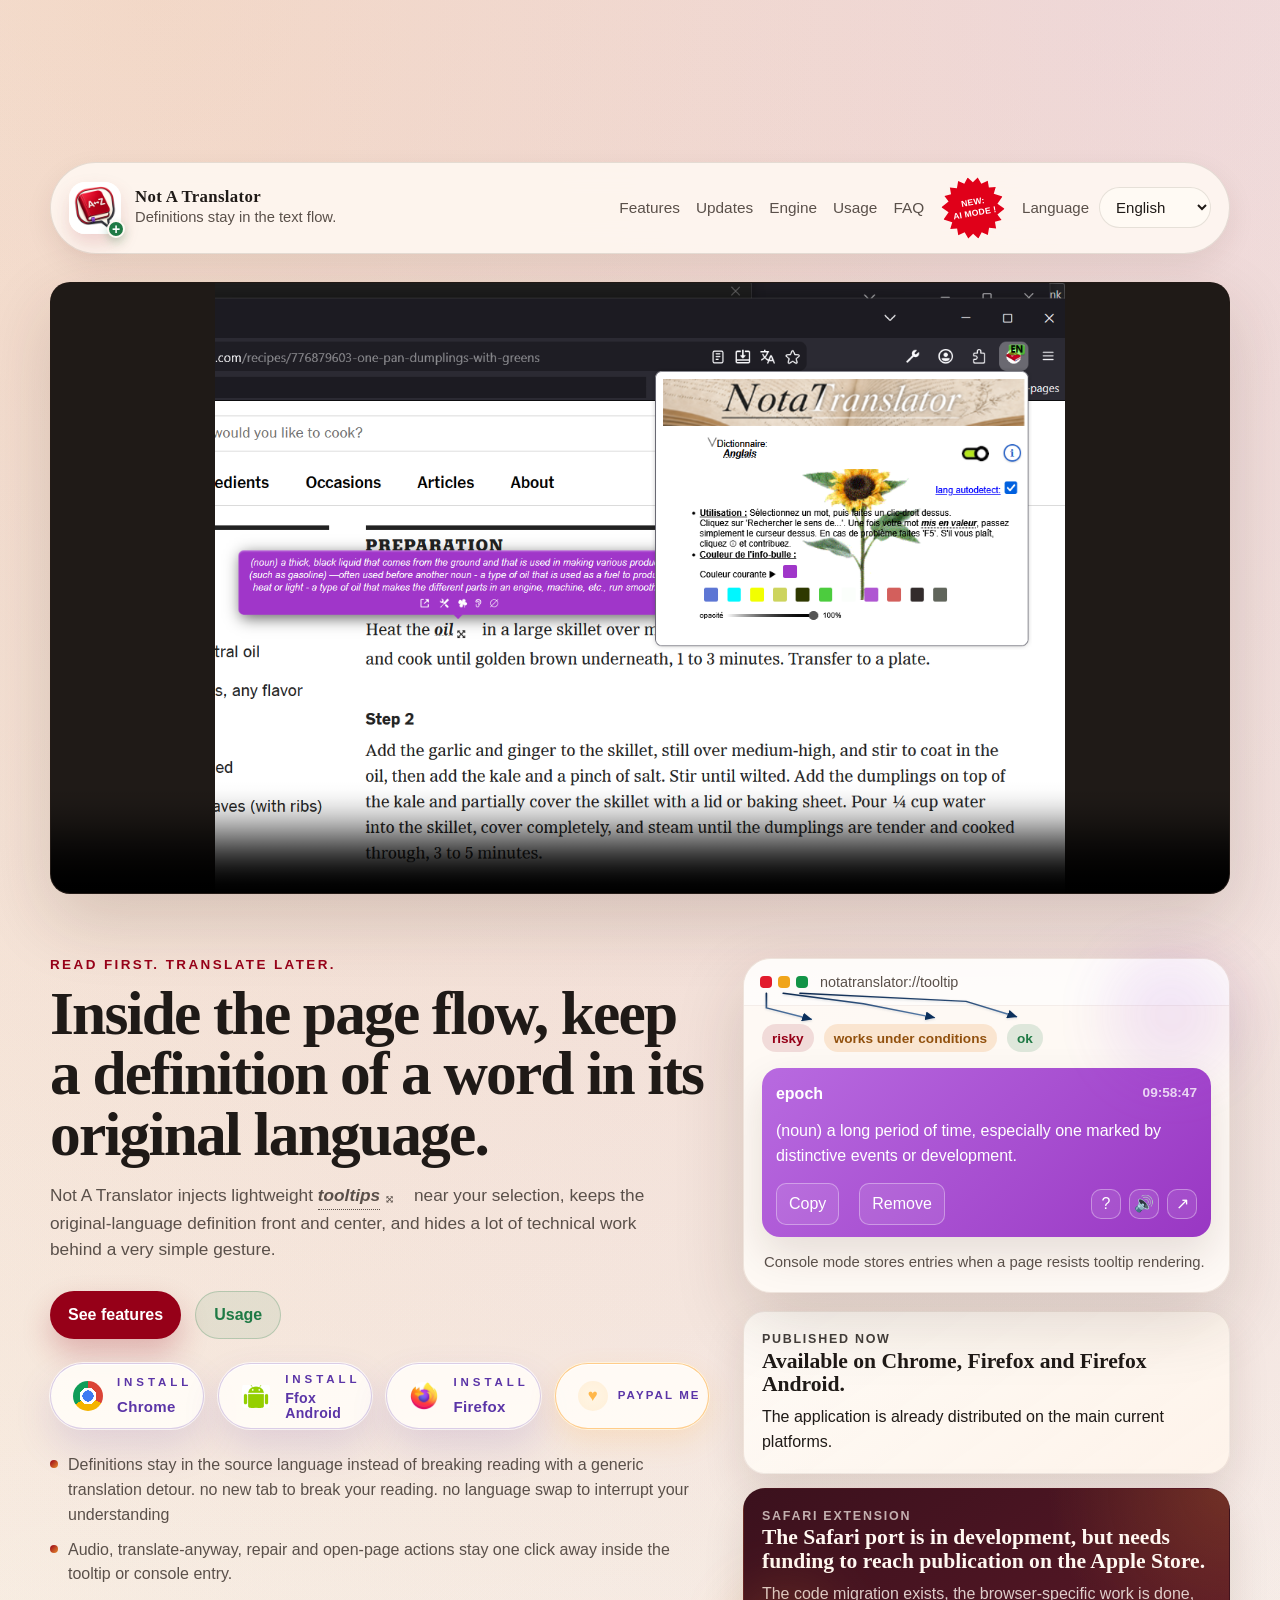
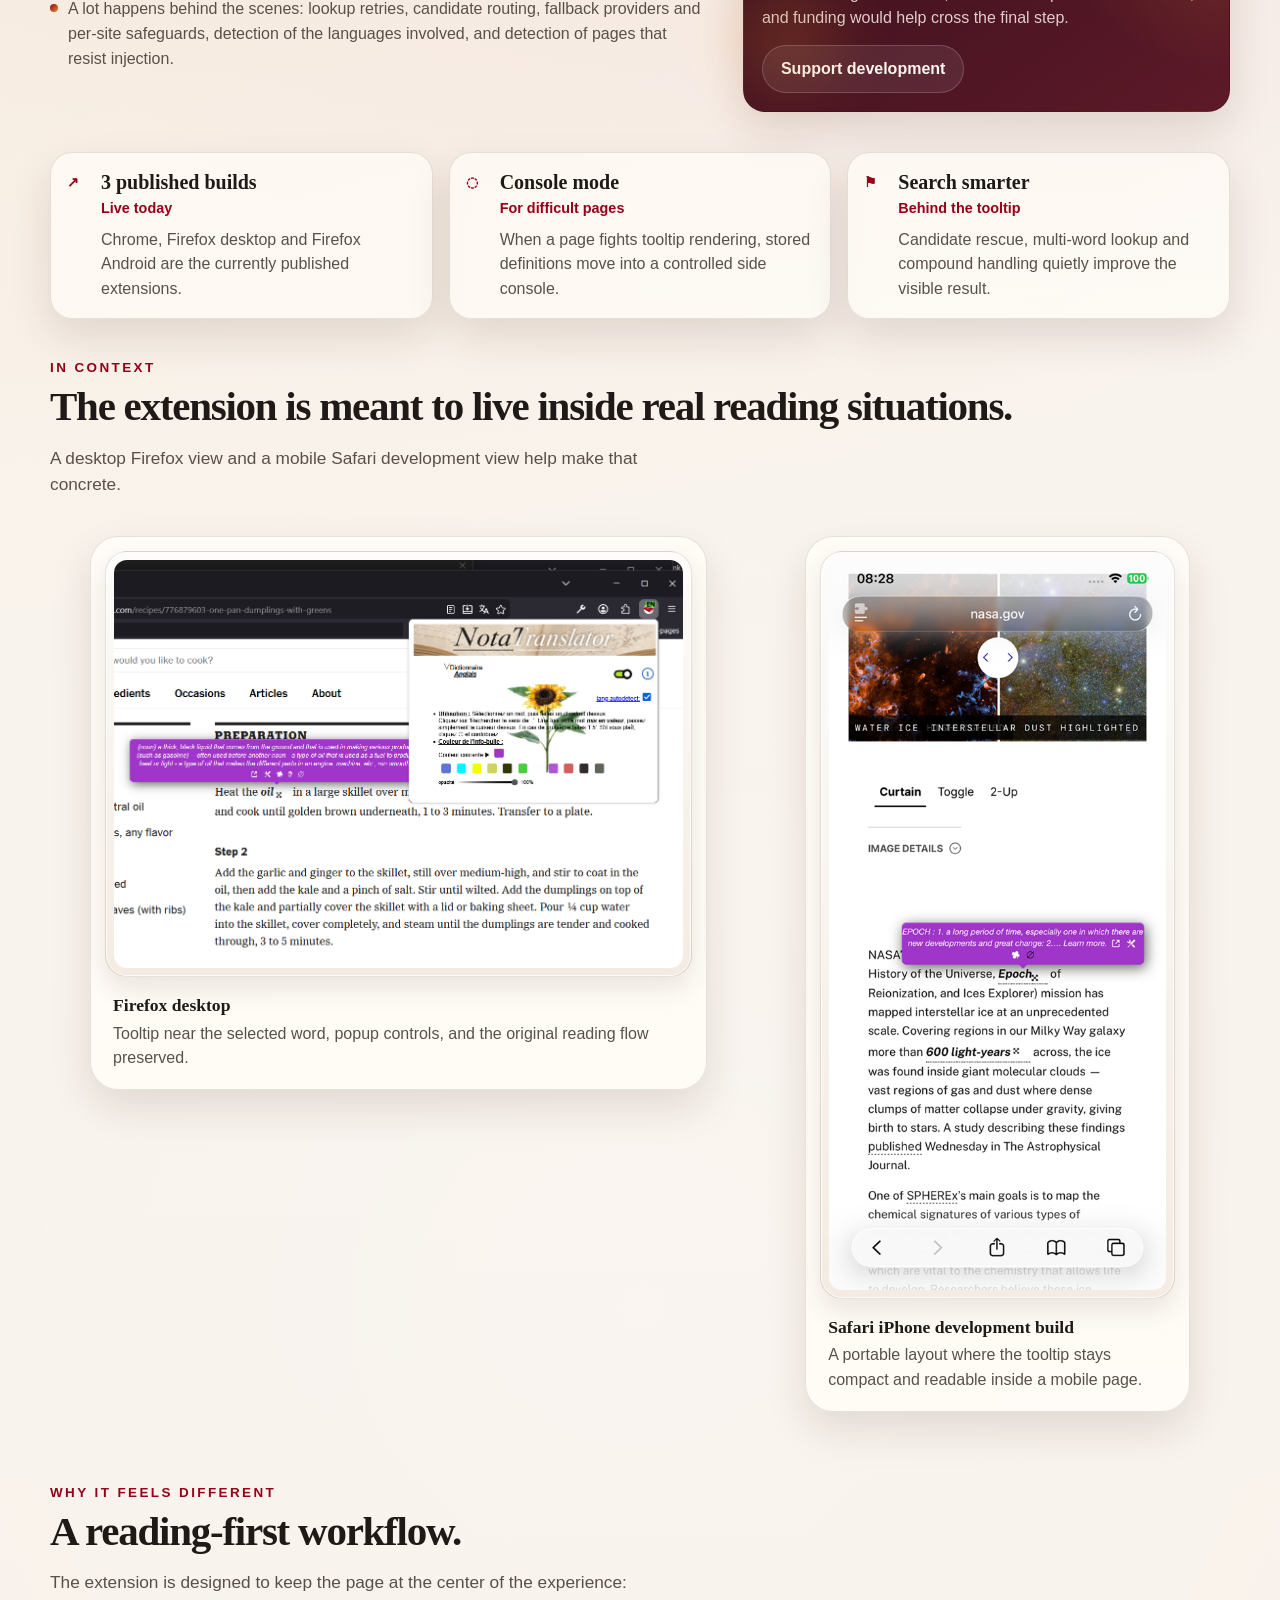
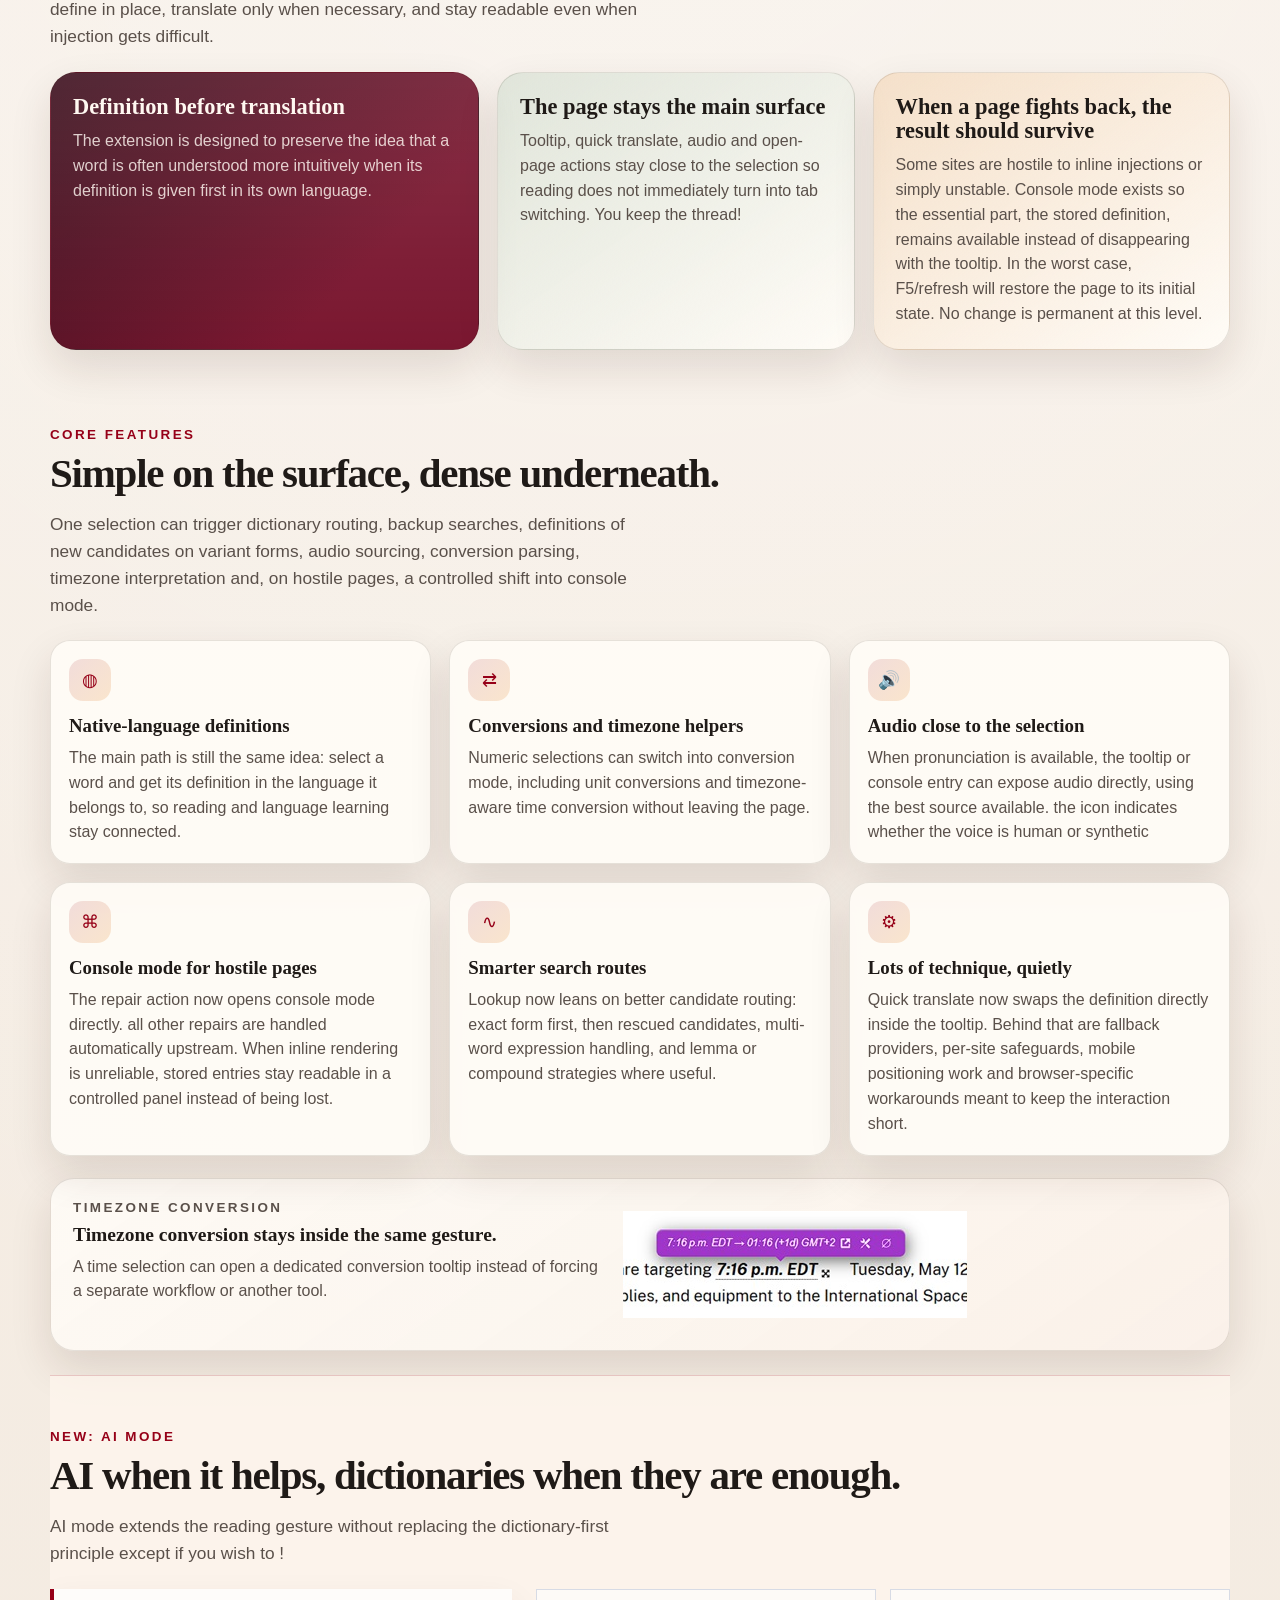
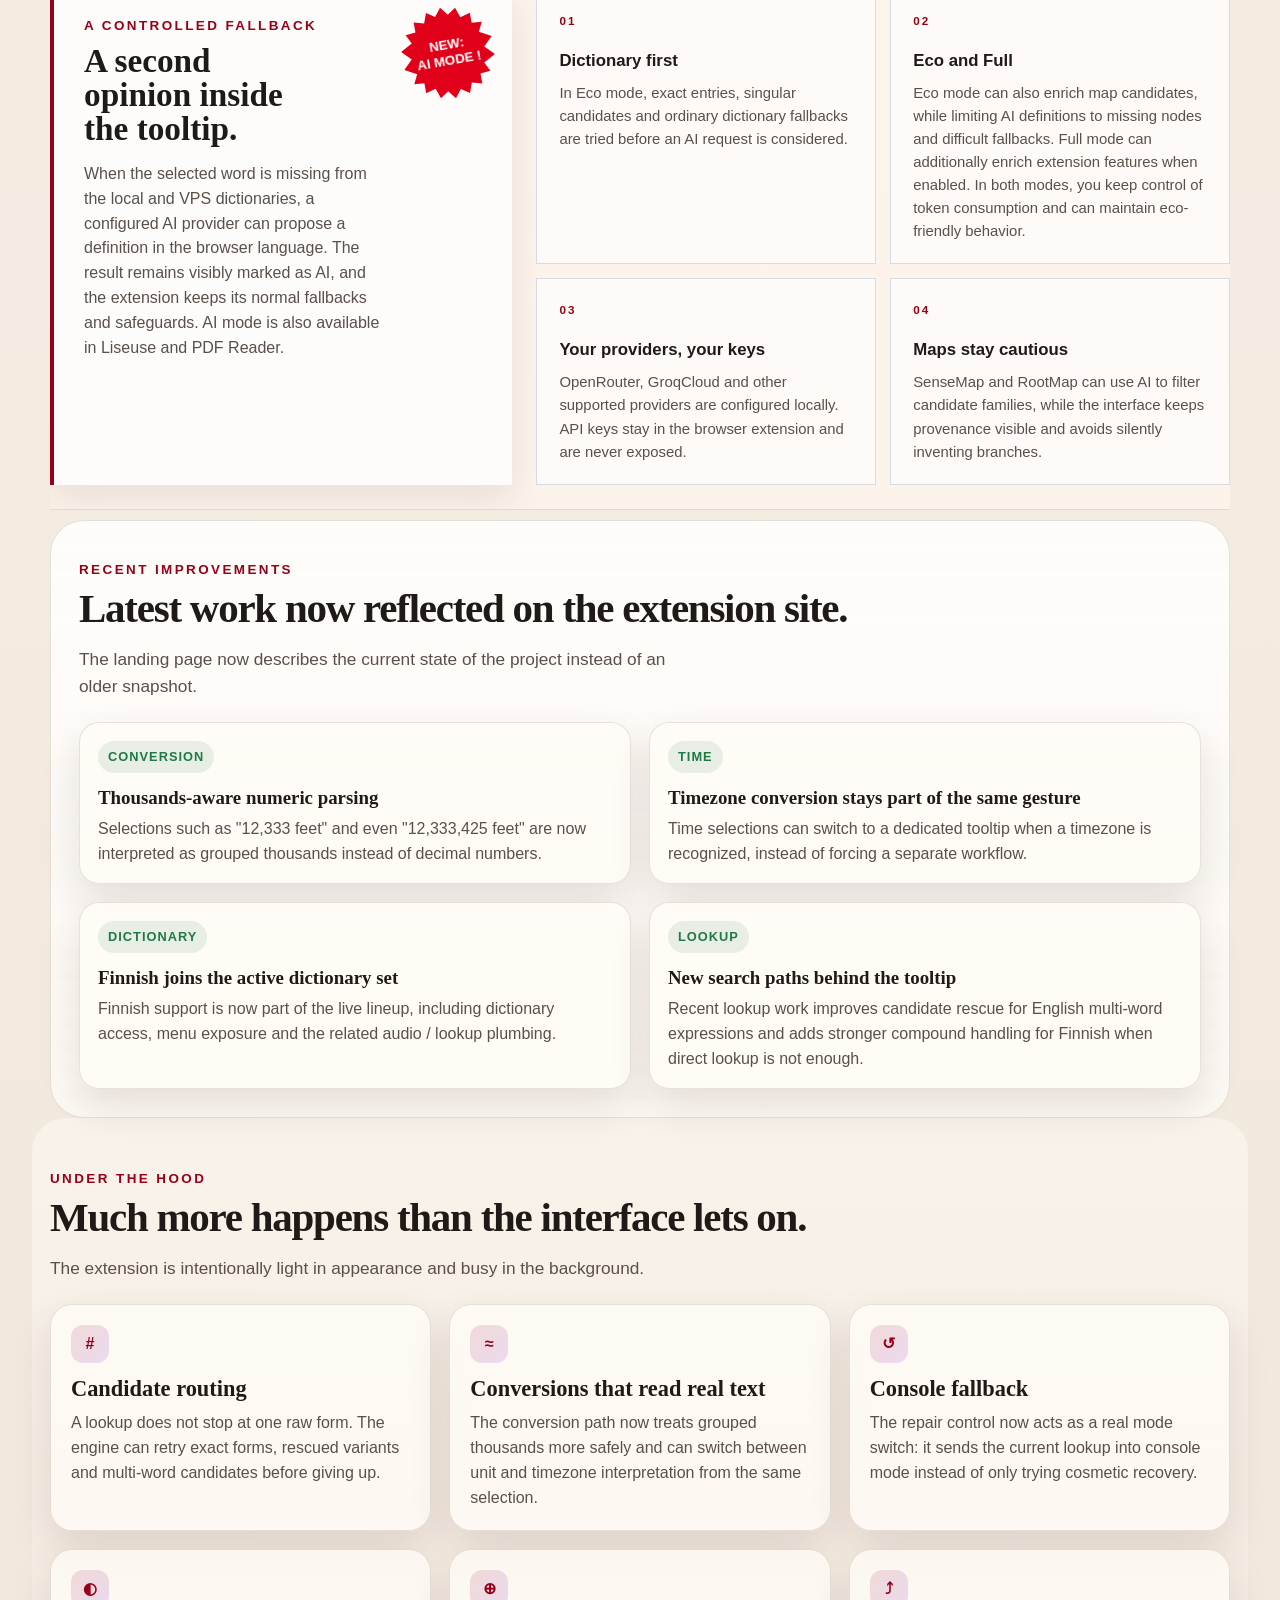
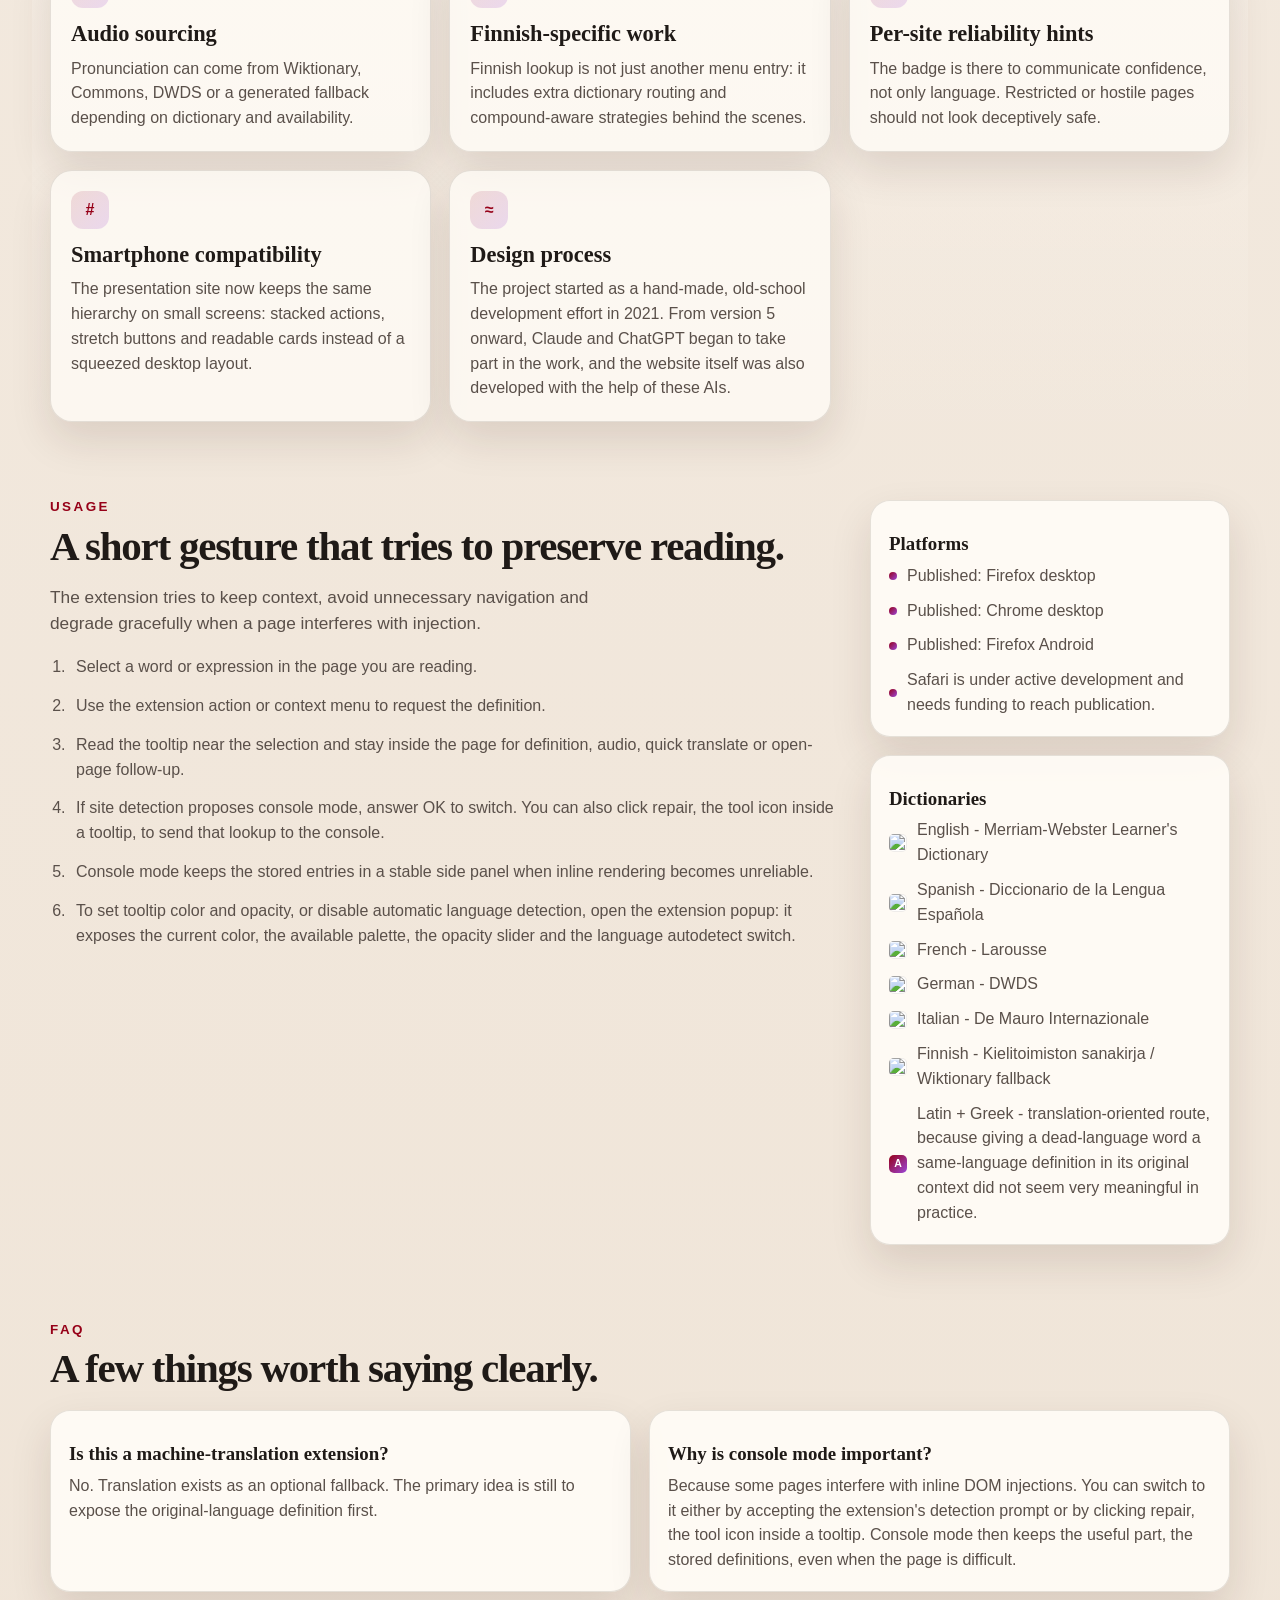
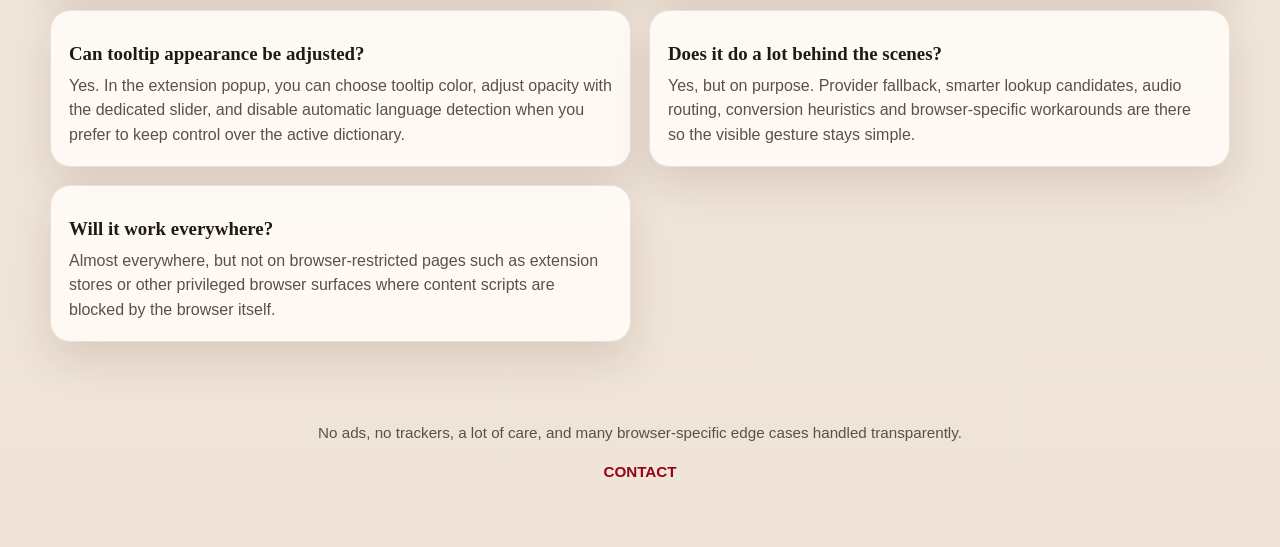
==== index.html @ ff1c5fba "promo badge update for words rendering" ====
<!doctype html>
<html lang="en">
<head>
  <meta charset="utf-8">
  <meta name="viewport" content="width=device-width, initial-scale=1">
  <title>Not A Translator</title>
  <meta name="description" content="Definitions in the source language, audio, conversions, timezone helpers and console mode for difficult pages.">
  <meta name="theme-color" content="#960018">
  <meta name="mobile-web-app-capable" content="yes">
  <link rel="manifest" href="manifest.webmanifest">
  <link rel="icon" type="image/png" href="assets/dictionary128.png">
  <link rel="stylesheet" href="site.css">
</head>
<body>
  <iframe src="https://ad-swap.web.app/frame.html?site=2UPJMU4mHyosD5ENSDVH" style="border:0;width:300px;height:130px;max-width:100%;" loading="lazy" sandbox="allow-scripts allow-popups" title="Ad"></iframe>

  <div class="page-shell">
    <header class="topbar">
      <a class="brand" href="#top" aria-label="Not A Translator">
        <span class="brand-mark" id="browserDetectTrigger" role="button" tabindex="0" aria-label="Detect browser and highlight install button" title="Detect browser">
          <img src="assets/dictionary128.png" alt="" aria-hidden="true">
          <span class="brand-plus" aria-hidden="true">+</span>
        </span>
        <span class="brand-copy">
          <strong id="brandTitle">Not A Translator</strong>
          <span id="brandTagline">Definitions stay in the text flow.</span>
        </span>
      </a>
      <nav class="topnav">
        <a href="#features" id="navFeatures">Features</a>
        <a href="#updates" id="navUpdates">Updates</a>
        <a href="#engine" id="navEngine">Engine</a>
        <a href="#usage" id="navUsage">Usage</a>
        <a href="#faq" id="navFaq">FAQ</a>
      </nav>
      <a class="top-ai-badge" href="#ai-mode" aria-label="New AI mode">
        <span class="stamp-lines">
          <span class="stamp-line" data-i18n="site.aiMode.stampLine1">NEW:</span>
          <span class="stamp-line" data-i18n="site.aiMode.stampLine2">AI MODE !</span>
        </span>
      </a>
      <label class="lang-picker" for="languageSelect">
        <span id="langLabel">Language</span>
        <select id="languageSelect" aria-label="Language">
          <option value="en">English</option>
          <option value="fr">Français</option>
          <option value="es">Español</option>
          <option value="de">Deutsch</option>
          <option value="fi">Suomi</option>
        </select>
      </label>
    </header>

    <main id="top">
      <section class="top-demo" aria-label="Not A Translator English and French demo">
        <video class="top-demo-video" controls playsinline preload="metadata" poster="assets/ffox.png">
          <source src="assets/notatr-demo-en-fr.mp4" type="video/mp4">
          Your browser does not support embedded video.
        </video>
      </section>

      <section class="hero">
        <div class="hero-copy">
          <p class="eyebrow" id="heroEyebrow">Read first. Translate later.</p>
          <h1 id="heroTitle">Keep the definition inside the page, in the language that owns the word.</h1>
          <p class="hero-lead hero-lead-demo">
            <span id="heroLeadBefore">Not A Translator injects lightweight </span>
            <span class="inline-tooltip-demo inline-tooltip-pos-bottom" id="inlineTooltipDemo">
              <span class="inline-tooltip-anchor">
                <em><b id="heroLeadWord">tooltips</b></em>
                <button type="button" class="inline-tooltip-rotator" id="inlineTooltipRotate" aria-label="Rotate tooltip demo">
                  <svg viewBox="0 0 480 480" preserveAspectRatio="xMidYMid meet" aria-hidden="true" focusable="false">
                    <g transform="translate(0,480) scale(0.1,-0.1)" fill="currentColor" stroke="none">
                      <path d="M1768 2343 l-28 -4 0 -90 c0 -64 3 -89 13 -90 6 0 63 0 126 1 l114 1 -131 -138 c-72 -76 -183 -190 -246 -253 l-116 -114 -52 49 c-29 27 -142 138 -251 245 l-197 195 122 5 c142 6 134 -1 123 117 l-7 73 -294 0 -295 0 2 -267 c0 -148 3 -283 6 -300 l5 -33 89 0 c64 0 89 3 90 13 0 6 0 63 -1 126 l-1 114 138 -131 c76 -72 190 -183 253 -246 l114 -116 -49 -52 c-27 -29 -138 -142 -245 -251 l-195 -197 -5 122 c-6 142 1 134 -117 123 l-73 -7 0 -294 0 -295 268 2 c147 0 282 3 300 6 l32 5 0 89 c0 64 -3 89 -12 90 -7 0 -64 0 -127 -1 l-114 -1 131 138 c72 76 183 190 246 253 l116 114 52 -49 c29 -27 142 -138 251 -245 l197 -195 -122 -5 c-142 -6 -134 1 -123 -117 l7 -73 294 0 295 0 -2 267 c0 148 -3 283 -6 301 l-5 32 -89 0 c-64 0 -89 -3 -90 -12 0 -7 0 -64 1 -127 l1 -114 -138 131 c-76 72 -190 183 -253 246 l-114 116 49 52 c27 29 138 142 245 251 l195 197 5 -122 c6 -142 -1 -134 117 -123 l73 7 0 294 0 295 -272 -3 c-150 -1 -285 -3 -300 -5z"></path>
                    </g>
                  </svg>
                </button>
              </span>
              <span class="inline-tooltip-bubble" role="note">
                <span class="inline-tooltip-meta">
                  <strong id="heroLeadTooltipWord">tooltips</strong>
                  <span class="inline-tooltip-badge" id="heroLeadRotating">rotating</span>
                </span>
                <span class="inline-tooltip-definition" id="heroLeadTooltipDefinition">(noun) floating definition boxes that stay close to the selection and can rotate around it to escape edges and overlap.</span>
                <span class="inline-tooltip-actions" aria-hidden="true">
                  <span>&#8599;</span>
                  <span>&#128736;</span>
                  <span>&#10022;</span>
                  <span>&#8856;</span>
                </span>
              </span>
              </span>
            </span>
            <span id="heroLeadAfter"> near your selection, keep the original-language definition front and center, and hide a lot of technical work behind a very simple gesture.</span>
          </p>
          <div class="hero-actions">
            <a class="button button-primary" href="#features" id="heroPrimaryCta">Explore features</a>
            <a class="button button-secondary" href="#usage" id="heroSecondaryCta">See the flow</a>
          </div>
          <div class="store-links" aria-label="Store links">
            <a class="store-pill store-pill-chrome" id="storeChromeLink" data-pwa-install="true" href="https://chromewebstore.google.com/detail/not-a-translator/oinpadiakgoonogncokelpgpoiiemcpo?hl=en" target="_blank" rel="noopener noreferrer">
              <span class="store-pill-icon" aria-hidden="true">
                <span class="store-logo store-logo-chrome"></span>
              </span>
              <span class="store-pill-copy">
                <span class="store-pill-kicker" id="storeChromeKicker"></span>
                <span class="store-pill-label" id="storeChromeLabel">Chrome</span>
              </span>
            </a>
            <a class="store-pill store-pill-android" id="storeAndroidLink" href="https://addons.mozilla.org/en-GB/firefox/addon/not-a-translator/" target="_blank" rel="noopener noreferrer">
              <span class="store-pill-icon" aria-hidden="true">
                <img class="store-logo store-logo-android-image" src="assets/android.png" alt="">
              </span>
              <span class="store-pill-copy">
                <span class="store-pill-kicker" id="storeAndroidKicker"></span>
                <span class="store-pill-label" id="storeAndroidLabel">Ffox Android</span>
              </span>
            </a>
            <a class="store-pill store-pill-firefox" id="storeFirefoxLink" href="https://addons.mozilla.org/en-GB/firefox/addon/not-a-translator/" target="_blank" rel="noopener noreferrer">
              <span class="store-pill-icon" aria-hidden="true">
                <img class="store-logo-image store-logo-firefox-image" src="assets/ffox-install.jpg" alt="">
              </span>
              <span class="store-pill-copy">
                <span class="store-pill-kicker" id="storeFirefoxKicker"></span>
                <span class="store-pill-label" id="storeFirefoxLabel">Firefox</span>
              </span>
            </a>
            <a class="store-pill store-pill-support" href="https://paypal.me/notatranslator" target="_blank" rel="noopener noreferrer">
              <span class="store-pill-icon" aria-hidden="true">
                <span class="store-logo store-logo-heart"></span>
              </span>
              <span class="store-pill-copy">
                <span class="store-pill-kicker" id="storePaypalKicker">PayPal Me</span>
                <span class="store-pill-label" id="storePaypalLabel"></span>
              </span>
            </a>
          </div>
          <ul class="hero-points" id="heroPoints"></ul>
        </div>
        <aside class="hero-panel">
          <div class="panel-window">
            <div class="panel-toolbar">
              <span class="traffic">
                <i></i><i></i><i></i>
              </span>
              <span class="panel-url">notatranslator://tooltip</span>
            </div>
            <svg class="badge-arrows" viewBox="0 0 520 96" preserveAspectRatio="none" aria-hidden="true" focusable="false">
              <defs>
                <linearGradient id="badgeArrowGradient" x1="0" y1="0" x2="0" y2="1">
                  <stop offset="0" stop-color="#08264d" stop-opacity="0.98" />
                  <stop offset="1" stop-color="#2d5f9a" stop-opacity="0.78" />
                </linearGradient>
                <marker id="badgeArrowHead" markerWidth="6" markerHeight="6" refX="5.4" refY="3" orient="auto" markerUnits="strokeWidth">
                  <path d="M 0 0 L 6 3 L 0 6 z" />
                </marker>
              </defs>
              <path class="badge-arrow" d="M 24 20 L 24 38 L 72 52" />
              <path class="badge-arrow" d="M 42 20 L 128 33 L 204 50" />
              <path class="badge-arrow" d="M 60 20 L 238 30 L 292 49" />
            </svg>
            <div class="panel-content">
              <div class="badge-row">
                <span class="badge badge-risk" id="badgeRisk">risky</span>
                <span class="badge badge-maybe" id="badgeMaybe">works under conditions</span>
                <span class="badge badge-ok" id="badgeOk">ok</span>
              </div>
              <article class="tooltip-demo">
                <div class="tooltip-head">
                  <span id="demoWord">epoch</span>
                  <span id="demoTime">09:58:47</span>
                </div>
                <p id="demoDefinition">Definition in the original language, optional audio, optional translate-anyway, no forced detour.</p>
                <div class="tooltip-actions">
                  <button type="button" id="demoCopy">Copy</button>
                  <button type="button" id="demoRemove">Remove</button>
                  <span class="action-icons" aria-hidden="true">
                    <span>?</span>
                    <span>&#128266;</span>
                    <span>&#8599;</span>
                  </span>
                </div>
              </article>
              <p class="panel-note" id="heroPanelNote">Console mode stores entries when a page resists tooltip rendering.</p>
            </div>
          </div>
          <div class="hero-sidecards">
            <article class="status-card status-card-published">
              <p class="status-kicker" id="publishedKicker">Published now</p>
              <h3 id="publishedTitle">Available on Chrome, Firefox and Firefox Android.</h3>
              <p id="publishedBody">The live application is already distributed on the currently published platforms.</p>
            </article>
            <article class="status-card status-card-funding">
              <p class="status-kicker" id="fundingKicker">Safari track</p>
              <h3 id="fundingTitle">Safari is being developed, but needs funding to reach publication.</h3>
              <p id="fundingBody">The code path exists, the browser-specific work is real, and funding would help push it to the finish line.</p>
              <a class="button button-ghost" href="https://gofund.me/a4afda548" target="_blank" rel="noopener noreferrer" id="fundingCta">Support development</a>
            </article>
          </div>
        </aside>
      </section>

      <section class="signal-strip" id="signalStrip"></section>

      <section class="section screenshots-section" id="screenshots">
        <div class="section-heading">
          <p class="eyebrow" id="screensEyebrow">In context</p>
          <h2 id="screensTitle">The extension is meant to live inside real reading situations.</h2>
          <p id="screensLead">A desktop Firefox view and a mobile Safari development view help make that concrete.</p>
        </div>
        <div class="screenshot-grid">
          <figure class="screenshot-card screenshot-card-wide">
            <img src="assets/ffox.png" alt="Firefox desktop screenshot of Not A Translator" loading="lazy">
            <figcaption>
              <strong id="screenDesktopTitle">Firefox desktop</strong>
              <span id="screenDesktopBody">Tooltip near the selected word, popup controls, and the original reading flow preserved.</span>
            </figcaption>
          </figure>
          <figure class="screenshot-card screenshot-card-tall">
            <img src="assets/safari-ios.png" alt="Safari iPhone development screenshot of Not A Translator" loading="lazy">
            <figcaption>
              <strong id="screenMobileTitle">Safari iPhone development build</strong>
              <span id="screenMobileBody">A portable layout where the tooltip stays compact and readable inside a mobile page.</span>
            </figcaption>
          </figure>
        </div>
      </section>

      <section class="section manifesto-section" id="manifesto">
        <div class="section-heading">
          <p class="eyebrow" id="manifestoEyebrow">Why it feels different</p>
          <h2 id="manifestoTitle">Not a translator-first workflow. A reading-first workflow.</h2>
          <p id="manifestoLead">The site now makes that philosophy explicit instead of hiding it between technical notes.</p>
        </div>
        <div class="manifesto-grid" id="manifestoGrid"></div>
      </section>

      <section class="section" id="features">
        <div class="section-heading">
          <p class="eyebrow" id="featuresEyebrow">Core features</p>
          <h2 id="featuresTitle">Simple in use, technical in the background.</h2>
          <p id="featuresLead">The visible interaction is tiny. The invisible machinery is not.</p>
        </div>
        <div class="feature-grid" id="featureGrid"></div>
        <article class="conversion-showcase">
          <div class="conversion-showcase-copy">
            <p class="eyebrow" id="conversionShowcaseEyebrow">Timezone conversion</p>
            <h3 id="conversionShowcaseTitle">Timezone conversion stays in the same gesture.</h3>
            <p id="conversionShowcaseBody">A time selection can open a dedicated conversion tooltip instead of forcing a separate workflow or a different tool.</p>
          </div>
          <div class="conversion-showcase-visual" aria-hidden="true">
            <img src="assets/conversion.jpg" alt="" loading="lazy">
          </div>
        </article>
      </section>

      <section class="section ai-mode-section" id="ai-mode">
        <div class="section-heading">
          <p class="eyebrow" data-i18n="site.aiMode.eyebrow">New: AI mode</p>
          <h2 data-i18n="site.aiMode.title">AI when it helps, dictionaries when they are enough.</h2>
          <p data-i18n="site.aiMode.lead">AI mode extends the reading gesture without replacing the dictionary-first principle.</p>
        </div>
        <div class="ai-mode-layout">
          <article class="ai-mode-intro">
            <span class="new-stamp" role="img" aria-label="New AI mode">
              <span class="stamp-lines">
                <span class="stamp-line" data-i18n="site.aiMode.stampLine1">NEW:</span>
                <span class="stamp-line" data-i18n="site.aiMode.stampLine2">AI MODE !</span>
              </span>
            </span>
            <p class="eyebrow" data-i18n="site.aiMode.introEyebrow">A controlled fallback</p>
            <h3 data-i18n="site.aiMode.introTitle">A second opinion inside the tooltip.</h3>
            <p data-i18n="site.aiMode.introBody">When the selected word is missing from the local and VPS dictionaries, a configured AI provider can propose a definition in the browser language. The result remains visibly marked as AI, and the extension keeps its normal fallbacks and safeguards.</p>
          </article>
          <div class="ai-mode-grid">
            <article class="ai-mode-item">
              <span class="ai-mode-number">01</span>
              <h3 data-i18n="site.aiMode.items.lookup.title">Dictionary first</h3>
              <p data-i18n="site.aiMode.items.lookup.body">Exact entries, singular candidates and ordinary dictionary fallbacks are tried before an AI request is considered.</p>
            </article>
            <article class="ai-mode-item">
              <span class="ai-mode-number">02</span>
              <h3 data-i18n="site.aiMode.items.eco.title">Eco and Full</h3>
              <p data-i18n="site.aiMode.items.eco.body">Eco mode reserves AI for missing definitions and difficult fallbacks. Full mode can also enrich map candidates and extension features when enabled.</p>
            </article>
            <article class="ai-mode-item">
              <span class="ai-mode-number">03</span>
              <h3 data-i18n="site.aiMode.items.providers.title">Your providers, your keys</h3>
              <p data-i18n="site.aiMode.items.providers.body">OpenRouter, GroqCloud and other supported providers are configured locally. API keys stay in the browser extension and are never published on this site.</p>
            </article>
            <article class="ai-mode-item">
              <span class="ai-mode-number">04</span>
              <h3 data-i18n="site.aiMode.items.maps.title">Maps stay cautious</h3>
              <p data-i18n="site.aiMode.items.maps.body">SenseMap and RootMap can use AI to filter candidate families, while the interface keeps provenance visible and avoids silently inventing branches.</p>
            </article>
          </div>
        </div>
      </section>

      <section class="section section-alt" id="updates">
        <div class="section-heading">
          <p class="eyebrow" id="updatesEyebrow">Recent improvements</p>
          <h2 id="updatesTitle">Latest work now reflected on the extension site.</h2>
          <p id="updatesLead">The landing page now describes the current state of the project instead of an older snapshot.</p>
        </div>
        <div class="update-list" id="updateList"></div>
      </section>

      <section class="section engine-section" id="engine">
        <div class="section-heading">
          <p class="eyebrow" id="engineEyebrow">Under the hood</p>
          <h2 id="engineTitle">Much more happens than the interface lets on.</h2>
          <p id="engineLead">The extension is intentionally light in appearance and busy in the background.</p>
        </div>
        <div class="engine-grid" id="engineGrid"></div>
      </section>

      <section class="section split-section" id="usage">
        <div>
          <div class="section-heading section-heading-left">
            <p class="eyebrow" id="usageEyebrow">Usage</p>
            <h2 id="usageTitle">A short gesture, not a study workflow.</h2>
            <p id="usageLead">The extension tries hard not to interrupt reading.</p>
          </div>
          <ol class="usage-steps" id="usageSteps"></ol>
        </div>
        <div class="usage-side">
          <article class="info-card">
            <h3 id="platformsTitle">Platforms</h3>
            <ul class="pill-list" id="platformList"></ul>
          </article>
          <article class="info-card">
            <h3 id="dictionariesTitle">Dictionaries</h3>
            <ul class="dictionary-list" id="dictionaryList"></ul>
          </article>
        </div>
      </section>

      <section class="section" id="faq">
        <div class="section-heading">
          <p class="eyebrow" id="faqEyebrow">FAQ</p>
          <h2 id="faqTitle">A few things worth saying clearly.</h2>
        </div>
        <div class="faq-list" id="faqList"></div>
      </section>
    </main>

    <footer class="footer">
      <p id="footerLine">No ads, no trackers, a lot of care, and many browser-specific edge cases handled quietly.</p>
      <p class="footer-contact"><a id="contactLabel" href="mailto:masquages-magie0r@icloud.com">Contact</a></p>
    </footer>
  </div>
  <script src="site.js"></script>
</body>
</html>
---- site.css ----
:root {
  --bg: #f5ede4;
  --paper: rgba(255, 252, 247, 0.9);
  --paper-strong: #fffaf4;
  --paper-dark: #2f1219;
  --ink: #1f1a17;
  --muted: #5a504a;
  --line: rgba(55, 32, 16, 0.12);
  --accent: #960018;
  --accent-soft: rgba(150, 0, 24, 0.1);
  --accent-warm: #e88d2c;
  --accent-green: #1f7a45;
  --accent-violet: #9b46d8;
  --cream-glow: rgba(255, 244, 229, 0.8);
  --shadow-lg: 0 26px 70px rgba(57, 28, 18, 0.16);
  --shadow-md: 0 18px 42px rgba(57, 28, 18, 0.12);
  --radius-xl: 28px;
  --radius-lg: 20px;
  --radius-md: 14px;
  --radius-sm: 10px;
}

*,
*::before,
*::after {
  box-sizing: border-box;
}

html {
  scroll-behavior: smooth;
}

body {
  margin: 0;
  color: var(--ink);
  background:
    radial-gradient(circle at 12% 0%, rgba(232, 141, 44, 0.2), transparent 26%),
    radial-gradient(circle at 88% 0%, rgba(155, 70, 216, 0.12), transparent 24%),
    radial-gradient(circle at 50% 34%, rgba(255, 255, 255, 0.36), transparent 30%),
    linear-gradient(180deg, #fbf6f0 0%, var(--bg) 48%, #efe4d7 100%);
  font: 400 16px/1.55 "Trebuchet MS", "Segoe UI", Verdana, sans-serif;
}

a {
  color: inherit;
  text-decoration: none;
}

.page-shell {
  width: min(1180px, calc(100% - 32px));
  margin: 0 auto;
  padding: 24px 0 56px;
}

.topbar {
  position: sticky;
  top: 12px;
  z-index: 20;
  display: grid;
  grid-template-columns: minmax(0, 1fr) auto auto auto;
  gap: 18px;
  align-items: center;
  padding: 14px 18px;
  border: 1px solid var(--line);
  border-radius: 999px;
  background: rgba(255, 250, 244, 0.84);
  backdrop-filter: blur(14px);
  box-shadow: 0 10px 28px rgba(60, 31, 13, 0.08);
}

.brand {
  display: inline-flex;
  align-items: center;
  gap: 14px;
  min-width: 0;
}

.brand-mark {
  position: relative;
  display: inline-flex;
  align-items: center;
  justify-content: center;
  width: 52px;
  height: 52px;
  flex: 0 0 auto;
  border-radius: 16px;
  cursor: pointer;
  box-shadow: inset 0 0 0 1px rgba(255,255,255,0.55), 0 10px 20px rgba(150, 0, 24, 0.15);
}

.brand-mark img {
  display: block;
  width: 100%;
  height: 100%;
  border-radius: 16px;
  object-fit: contain;
}

.brand-mark:focus-visible {
  outline: 2px solid #274d8f;
  outline-offset: 4px;
}

.brand-plus {
  position: absolute;
  right: -4px;
  bottom: -4px;
  display: grid;
  place-items: center;
  width: 18px;
  height: 18px;
  border-radius: 999px;
  background: #1f7a45;
  color: #fff;
  border: 2px solid #fffaf4;
  font-size: 14px;
  font-weight: 800;
  line-height: 1;
  box-shadow: 0 4px 10px rgba(31, 122, 69, 0.28);
}

.brand-copy {
  display: grid;
  min-width: 0;
}

.brand-copy strong {
  font: 700 1.05rem/1.15 "Palatino Linotype", Georgia, serif;
  letter-spacing: 0.02em;
}

.brand-copy span {
  color: var(--muted);
  font-size: 0.92rem;
  white-space: nowrap;
  overflow: hidden;
  text-overflow: ellipsis;
}

.topnav {
  display: inline-flex;
  gap: 16px;
  align-items: center;
  color: var(--muted);
  font-size: 0.96rem;
}

.topnav a:hover,
.topnav a:focus-visible {
  color: var(--accent);
}

.lang-picker {
  display: inline-flex;
  gap: 10px;
  align-items: center;
  justify-content: flex-end;
  color: var(--muted);
  font-size: 0.94rem;
}

.lang-picker select {
  min-width: 112px;
  padding: 10px 12px;
  border: 1px solid var(--line);
  border-radius: 999px;
  background: var(--paper-strong);
  color: var(--ink);
  font: inherit;
}

.top-ai-badge {
  display: grid;
  place-items: center;
  width: 62px;
  height: 62px;
  padding: 10px;
  border-radius: 0;
  clip-path: polygon(50% 0%, 57% 9%, 66% 3%, 70% 14%, 81% 11%, 81% 22%, 92% 23%, 87% 33%, 100% 40%, 90% 50%, 100% 60%, 87% 67%, 92% 77%, 81% 78%, 81% 89%, 70% 86%, 66% 97%, 57% 91%, 50% 100%, 43% 91%, 34% 97%, 30% 86%, 19% 89%, 19% 78%, 8% 77%, 13% 67%, 0% 60%, 10% 50%, 0% 40%, 13% 33%, 8% 23%, 19% 22%, 19% 11%, 30% 14%, 34% 3%, 43% 9%);
  color: #fff;
  background: #e00019;
  box-shadow: 0 8px 16px rgba(150, 0, 24, 0.22);
  font-size: 0.54rem;
  font-weight: 900;
  line-height: 1.04;
  letter-spacing: 0.02em;
  text-align: center;
  text-transform: uppercase;
  transform: rotate(-10deg);
  transition: transform 160ms ease, box-shadow 160ms ease;
}

.top-ai-badge:hover,
.top-ai-badge:focus-visible {
  transform: rotate(-10deg) scale(1.04);
  box-shadow: 0 10px 22px rgba(150, 0, 24, 0.32);
}

.top-ai-badge:focus-visible {
  outline: 2px solid #274d8f;
  outline-offset: 4px;
}

.stamp-lines {
  display: grid;
  gap: 2px;
  justify-items: center;
  line-height: 1.04;
  white-space: nowrap;
}

.stamp-line {
  display: block;
}

.hero {
  display: grid;
  grid-template-columns: minmax(0, 1.15fr) minmax(300px, 0.85fr);
  gap: 34px;
  padding: 64px 0 28px;
  align-items: start;
}

.top-demo {
  margin: 28px 0 0;
}

.top-demo-video {
  display: block;
  width: 100%;
  max-height: min(620px, 68vh);
  border: 1px solid rgba(55, 32, 16, 0.14);
  border-radius: var(--radius-lg);
  background: #1f1a17;
  box-shadow: var(--shadow-lg);
  object-fit: contain;
}

.eyebrow {
  margin: 0 0 12px;
  color: var(--accent);
  font: 700 0.84rem/1 "Trebuchet MS", "Segoe UI", Verdana, sans-serif;
  letter-spacing: 0.18em;
  text-transform: uppercase;
}

.hero h1,
.section-heading h2 {
  margin: 0;
  font: 700 clamp(2.2rem, 4.8vw, 4.5rem)/0.98 "Palatino Linotype", Georgia, serif;
  letter-spacing: -0.03em;
}

.section-heading h2 {
  font-size: clamp(1.85rem, 3.2vw, 3rem);
}

.hero-lead,
.section-heading p:last-child {
  margin: 18px 0 0;
  max-width: 62ch;
  color: var(--muted);
  font-size: 1.08rem;
}

.hero-lead-demo {
  position: relative;
}

.inline-tooltip-demo {
  position: relative;
  display: inline-block;
  vertical-align: baseline;
  padding-right: 0.35em;
  color: inherit;
  --demo-tt-bg: rgba(160, 54, 201, 1);
  --demo-tt-fg: #fff;
}

.inline-tooltip-anchor {
  display: inline-flex;
  align-items: center;
  gap: 2px;
}

.inline-tooltip-anchor em {
  font-style: italic;
  border-bottom: 1px dotted currentColor;
}

.inline-tooltip-anchor b {
  font-weight: 700;
}

.inline-tooltip-rotator {
  display: inline-flex;
  align-items: center;
  justify-content: center;
  width: 19px;
  height: 19px;
  padding: 0;
  margin: 0 1px;
  border: 0;
  background: none;
  color: var(--muted);
  cursor: pointer;
  vertical-align: middle;
}

.inline-tooltip-rotator svg {
  display: block;
  width: 18px;
  height: 18px;
  transition: transform 180ms ease;
}

.inline-tooltip-rotator:hover svg,
.inline-tooltip-rotator:focus-visible svg {
  transform: rotate(25deg) scale(1.06);
}

.inline-tooltip-bubble {
  position: absolute;
  z-index: 4;
  display: grid;
  gap: 6px;
  width: max-content;
  min-width: 0;
  max-width: min(420px, 70vw);
  padding: 8px 10px;
  border-radius: 7px;
  background: var(--demo-tt-bg);
  color: var(--demo-tt-fg);
  box-shadow: rgba(0, 0, 0, 0.6) 2px 4px 16px, rgba(255, 255, 255, 0.4) 0 1px 1px inset;
  font-size: 0.82rem;
  font-style: italic;
  line-height: 1.35;
  white-space: normal;
  text-align: left;
  pointer-events: none;
  visibility: hidden;
  opacity: 0;
  transition: opacity 140ms ease;
}

.inline-tooltip-demo:hover .inline-tooltip-bubble,
.inline-tooltip-demo:focus-within .inline-tooltip-bubble {
  visibility: visible;
  opacity: 1;
}

.inline-tooltip-pos-top .inline-tooltip-bubble {
  left: 50%;
  bottom: calc(100% + 12px);
  transform: translateX(-50%);
}

.inline-tooltip-pos-bottom .inline-tooltip-bubble {
  left: 50%;
  top: calc(100% + 12px);
  transform: translateX(-50%);
}

.inline-tooltip-pos-left .inline-tooltip-bubble {
  right: calc(100% + 12px);
  top: 50%;
  transform: translateY(-50%);
}

.inline-tooltip-pos-right .inline-tooltip-bubble {
  left: calc(100% + 12px);
  top: 50%;
  transform: translateY(-50%);
}

.inline-tooltip-meta {
  display: flex;
  align-items: center;
  justify-content: space-between;
  gap: 10px;
  font-style: normal;
}

.inline-tooltip-meta strong {
  font-size: 0.96rem;
  font-weight: 700;
}

.inline-tooltip-badge {
  display: inline-flex;
  align-items: center;
  min-height: 20px;
  padding: 0 7px;
  border-radius: 999px;
  background: rgba(255, 255, 255, 0.18);
  font-size: 0.67rem;
  font-weight: 700;
  letter-spacing: 0.12em;
  text-transform: uppercase;
}

.inline-tooltip-definition {
  display: block;
}

.inline-tooltip-actions {
  display: flex;
  align-items: center;
  justify-content: center;
  gap: 6px;
  margin-top: 2px;
  line-height: 1;
  white-space: nowrap;
  font-style: normal;
  opacity: 0.95;
}

.inline-tooltip-actions span {
  display: inline-flex;
  align-items: center;
  justify-content: center;
  width: 12px;
  height: 12px;
  font-size: 0.74rem;
}

.hero-actions {
  display: flex;
  flex-wrap: wrap;
  gap: 14px;
  margin: 28px 0 24px;
}

.store-links {
  display: grid;
  grid-template-columns: repeat(4, minmax(0, 1fr));
  gap: 14px;
  margin: 0 0 24px;
}

.button {
  display: inline-flex;
  align-items: center;
  justify-content: center;
  min-height: 48px;
  padding: 0 18px;
  border-radius: 999px;
  font-weight: 700;
  transition: transform 160ms ease, box-shadow 160ms ease, background-color 160ms ease;
}

.button:hover,
.button:focus-visible {
  transform: translateY(-1px);
}

.button-primary {
  background: var(--accent);
  color: #fff;
  box-shadow: 0 14px 30px rgba(150, 0, 24, 0.24);
}

.button-secondary {
  border: 1px solid rgba(31, 122, 69, 0.24);
  background: rgba(31, 122, 69, 0.08);
  color: var(--accent-green);
}

.button-ghost {
  border: 1px solid rgba(255,255,255,0.18);
  background: rgba(255,255,255,0.08);
  color: #fff7f0;
}

.store-pill {
  display: inline-flex;
  align-items: center;
  justify-content: center;
  gap: 12px;
  min-height: 66px;
  padding: 0 20px;
  border-radius: 999px;
  border: 1px solid rgba(123, 86, 193, 0.28);
  background: rgba(255, 252, 247, 0.92);
  color: #5b35a7;
  box-shadow:
    inset 0 1px 0 rgba(255, 255, 255, 0.92),
    0 0 0 1px rgba(255, 255, 255, 0.7),
    0 18px 38px rgba(104, 70, 175, 0.15);
  transition: transform 160ms ease, box-shadow 160ms ease, border-color 160ms ease, background-color 160ms ease;
}

.store-pill:hover,
.store-pill:focus-visible {
  transform: translateY(-1px);
  border-color: rgba(123, 86, 193, 0.48);
  box-shadow:
    inset 0 1px 0 rgba(255, 255, 255, 0.96),
    0 0 0 1px rgba(255, 255, 255, 0.82),
    0 22px 42px rgba(104, 70, 175, 0.2);
}

.store-pill-support {
  border-color: rgba(255, 186, 96, 0.72);
  gap: 8px;
  box-shadow:
    inset 0 1px 0 rgba(255, 255, 255, 0.96),
    0 0 0 1px rgba(255, 246, 226, 0.92),
    0 0 0 1px rgba(255, 187, 98, 0.18),
    0 12px 28px rgba(255, 174, 68, 0.18);
}

.store-pill-icon {
  display: inline-flex;
  align-items: center;
  justify-content: center;
  width: 34px;
  height: 34px;
  flex: 0 0 auto;
}

.store-pill-copy {
  display: grid;
  gap: 3px;
  min-width: 0;
  align-items: start;
}

.store-pill-kicker,
.store-pill-label {
  display: block;
  white-space: nowrap;
}

.store-pill-label:empty,
.store-pill-kicker:empty {
  display: none;
}

.store-pill-kicker {
  font-size: 0.72rem;
  font-weight: 700;
  letter-spacing: 0.34em;
  text-transform: uppercase;
}

.store-pill-support .store-pill-kicker {
  letter-spacing: 0.18em;
}

.store-pill-label {
  font-size: 0.94rem;
  font-weight: 700;
  letter-spacing: 0.02em;
}

.store-pill-android .store-pill-copy {
  gap: 2px;
}

.store-pill-android .store-pill-label {
  width: 58px;
  white-space: normal;
  line-height: 1.05;
  font-size: 0.88rem;
}

.store-logo {
  position: relative;
  display: inline-flex;
  width: 30px;
  height: 30px;
  border-radius: 999px;
}

.store-logo-chrome {
  background:
    radial-gradient(circle at 50% 50%, #3d7af3 0 26%, #ffffff 27% 39%, transparent 40%),
    conic-gradient(#db4437 0deg 118deg, #f4b400 118deg 236deg, #0f9d58 236deg 360deg);
}

.store-logo-firefox,
.store-logo-android {
  background: radial-gradient(circle at 30% 30%, #ffcc60 0 16%, #ff9d3f 17% 38%, #ff6d3a 39% 62%, #ff3b62 63% 78%, #6e3ad6 79% 100%);
}

.store-logo-firefox::before,
.store-logo-android::before {
  content: "";
  position: absolute;
  inset: 6px 8px 7px 10px;
  border-radius: 50% 55% 45% 55%;
  background: rgba(255, 245, 248, 0.95);
  transform: rotate(-20deg);
}

.store-logo-android-image {
  width: 28px;
  height: 28px;
  object-fit: contain;
  border-radius: 6px;
}

.store-logo-image {
  display: block;
  width: 28px;
  height: 28px;
  object-fit: contain;
}

.store-logo-firefox-image {
  border-radius: 999px;
}

.store-logo-heart {
  background: radial-gradient(circle at 50% 50%, rgba(255, 230, 177, 0.26), rgba(255, 182, 68, 0.16));
}

.store-logo-heart::before {
  content: "\2665";
  position: absolute;
  inset: 0;
  display: grid;
  place-items: center;
  color: #ffb74a;
  font-size: 1.05rem;
}

.hero-points {
  display: grid;
  gap: 10px;
  padding: 0;
  margin: 0;
  list-style: none;
}

.hero-points li {
  position: relative;
  padding-left: 18px;
  color: var(--muted);
}

.hero-points li::before {
  content: "";
  position: absolute;
  left: 0;
  top: 0.7em;
  width: 8px;
  height: 8px;
  border-radius: 999px;
  background: linear-gradient(135deg, var(--accent), var(--accent-warm));
  transform: translateY(-50%);
}

.hero-panel {
  position: relative;
}

.hero-panel::before,
.hero-panel::after {
  content: "";
  position: absolute;
  border-radius: 999px;
  filter: blur(28px);
  opacity: 0.65;
}

.hero-panel::before {
  inset: auto auto 18px -12px;
  width: 110px;
  height: 110px;
  background: rgba(232, 141, 44, 0.26);
}

.hero-panel::after {
  inset: -8px -6px auto auto;
  width: 130px;
  height: 130px;
  background: rgba(155, 70, 216, 0.18);
}

.panel-window {
  position: relative;
  border: 1px solid rgba(124, 73, 47, 0.12);
  border-radius: var(--radius-xl);
  background: rgba(255, 252, 247, 0.88);
  box-shadow: var(--shadow-lg);
  overflow: hidden;
}

.panel-toolbar {
  display: flex;
  align-items: center;
  gap: 12px;
  padding: 12px 16px;
  border-bottom: 1px solid rgba(124, 73, 47, 0.08);
  background: rgba(255,255,255,0.55);
}

.traffic {
  display: inline-flex;
  gap: 6px;
}

.traffic i {
  width: 12px;
  height: 12px;
  border-radius: 4px;
  background: #6b7280;
}

.traffic i:nth-child(1) { background: #e21b2d; }
.traffic i:nth-child(2) { background: #f0a51b; }
.traffic i:nth-child(3) { background: #129447; }

.panel-url {
  color: var(--muted);
  font-size: 0.9rem;
}

.panel-content {
  padding: 18px;
}

.badge-row {
  display: flex;
  flex-wrap: wrap;
  gap: 10px;
  margin-bottom: 16px;
}

.badge {
  display: inline-flex;
  align-items: center;
  min-height: 28px;
  padding: 0 10px;
  border-radius: 999px;
  font-size: 0.85rem;
  font-weight: 700;
}

.badge-risk {
  background: rgba(150, 0, 24, 0.12);
  color: var(--accent);
}

.badge-maybe {
  background: rgba(232, 141, 44, 0.18);
  color: #92510e;
}

.badge-ok {
  background: rgba(31, 122, 69, 0.14);
  color: var(--accent-green);
}

.tooltip-demo {
  padding: 14px 14px 12px;
  border-radius: 18px;
  background: linear-gradient(135deg, #b86ae0 0%, #9937c3 100%);
  color: #fff;
  box-shadow: var(--shadow-md);
}

.tooltip-head {
  display: flex;
  justify-content: space-between;
  gap: 12px;
  font-weight: 700;
}

.tooltip-head span:last-child {
  opacity: 0.8;
  font-size: 0.85rem;
}

.tooltip-demo p {
  margin: 12px 0 14px;
}

.tooltip-actions {
  display: flex;
  align-items: center;
  justify-content: space-between;
  gap: 12px;
}

.tooltip-actions button {
  padding: 8px 12px;
  border: 1px solid rgba(255,255,255,0.35);
  border-radius: 10px;
  background: rgba(255,255,255,0.09);
  color: #fff;
  font: inherit;
}

.tooltip-actions button + button {
  margin-left: 8px;
}

.action-icons {
  display: inline-flex;
  gap: 8px;
  margin-left: auto;
}

.action-icons span {
  display: inline-flex;
  align-items: center;
  justify-content: center;
  width: 30px;
  height: 30px;
  border: 1px solid rgba(255,255,255,0.35);
  border-radius: 10px;
  background: rgba(255,255,255,0.09);
}

.panel-note {
  margin: 14px 2px 0;
  color: var(--muted);
  font-size: 0.93rem;
}

.hero-sidecards {
  display: grid;
  gap: 14px;
  margin-top: 18px;
}

.status-card {
  padding: 18px;
  border-radius: 22px;
  border: 1px solid rgba(70, 28, 20, 0.08);
  box-shadow: var(--shadow-md);
}

.status-card-published {
  background: linear-gradient(145deg, rgba(255,252,247,0.92), rgba(255,244,235,0.88));
}

.status-card-funding {
  background:
    radial-gradient(circle at top right, rgba(232,141,44,0.22), transparent 34%),
    linear-gradient(145deg, #3b111d, #5d1928);
  color: #fff8f1;
}

.status-kicker {
  margin: 0 0 8px;
  font-size: 0.78rem;
  font-weight: 700;
  letter-spacing: 0.14em;
  text-transform: uppercase;
  opacity: 0.84;
}

.status-card h3 {
  margin: 0 0 8px;
  font: 700 1.35rem/1.1 "Palatino Linotype", Georgia, serif;
}

.status-card p {
  margin: 0;
}

.status-card-funding p {
  color: rgba(255, 247, 240, 0.82);
}

.status-card-funding .button-ghost {
  margin-top: 14px;
}

.signal-strip {
  display: grid;
  grid-template-columns: repeat(3, minmax(0, 1fr));
  gap: 16px;
  margin: 12px 0 8px;
}

.signal-card {
  position: relative;
  padding: 18px 18px 16px 50px;
  border: 1px solid var(--line);
  border-radius: 22px;
  background: rgba(255, 252, 247, 0.72);
  box-shadow: var(--shadow-md);
}

.signal-card strong {
  display: block;
  margin-bottom: 4px;
  font: 700 1.25rem/1.1 "Palatino Linotype", Georgia, serif;
}

.signal-card span {
  display: block;
  color: var(--accent);
  font-size: 0.9rem;
  font-weight: 700;
}

.signal-card p {
  margin: 8px 0 0;
  color: var(--muted);
}

.signal-icon {
  position: absolute;
  left: 16px;
  top: 18px;
  width: 24px;
  color: var(--accent);
  font-weight: 700;
}

.section {
  padding: 54px 0 24px;
}

.section-alt {
  margin-top: 10px;
  padding: 42px 28px 28px;
  border: 1px solid var(--line);
  border-radius: 34px;
  background:
    linear-gradient(180deg, rgba(255,255,255,0.6), rgba(255,255,255,0.25)),
    rgba(255, 252, 247, 0.72);
}

.section-heading {
  margin-bottom: 22px;
}

.section-heading-left {
  margin-bottom: 18px;
}

.manifesto-section {
  padding-top: 34px;
}

.screenshots-section {
  padding-top: 34px;
}

.screenshot-grid {
  display: grid;
  grid-template-columns: minmax(0, 1.2fr) minmax(260px, 0.8fr);
  gap: 18px;
  align-items: start;
}

.screenshot-card {
  overflow: hidden;
  padding: 14px 14px 0;
  border: 1px solid var(--line);
  border-radius: 28px;
  background: rgba(255, 252, 247, 0.92);
  box-shadow: var(--shadow-md);
}

.screenshot-card img {
  display: block;
  width: 100%;
  height: auto;
  padding: 8px;
  border: 1px solid rgba(55, 32, 16, 0.12);
  border-radius: 22px;
  background:
    linear-gradient(180deg, rgba(255,255,255,0.88), rgba(245, 236, 226, 0.9)),
    #efe7df;
  box-shadow:
    inset 0 0 0 1px rgba(255, 255, 255, 0.75),
    0 12px 26px rgba(57, 28, 18, 0.1);
}

.screenshot-card figcaption {
  display: grid;
  gap: 6px;
  padding: 18px 8px 18px;
}

.screenshot-card strong {
  font: 700 1.1rem/1.15 "Palatino Linotype", Georgia, serif;
}

.screenshot-card span {
  color: var(--muted);
}

.screenshot-card-tall img {
  max-height: 860px;
  object-fit: cover;
  object-position: top center;
}

.manifesto-grid {
  display: grid;
  grid-template-columns: 1.2fr 1fr 1fr;
  gap: 18px;
}

.manifesto-card {
  min-height: 220px;
  padding: 22px;
  border-radius: 26px;
  border: 1px solid var(--line);
  box-shadow: var(--shadow-md);
}

.manifesto-card:nth-child(1) {
  background:
    linear-gradient(180deg, rgba(255,255,255,0.1), rgba(255,255,255,0)),
    linear-gradient(135deg, #3c101e, #7a1730 72%);
  color: #fff8f1;
}

.manifesto-card:nth-child(1) p {
  color: rgba(255,247,240,0.82);
}

.manifesto-card:nth-child(2) {
  background: linear-gradient(145deg, rgba(31,122,69,0.11), rgba(255,252,247,0.92));
}

.manifesto-card:nth-child(3) {
  background: linear-gradient(145deg, rgba(232,141,44,0.18), rgba(255,252,247,0.92));
}

.manifesto-card h3,
.engine-card h3 {
  margin: 0 0 10px;
  font: 700 1.4rem/1.08 "Palatino Linotype", Georgia, serif;
}

.manifesto-card p,
.engine-card p {
  margin: 0;
  color: var(--muted);
}

.feature-grid,
.update-list,
.faq-list,
.engine-grid {
  display: grid;
  gap: 18px;
}

.feature-grid {
  grid-template-columns: repeat(3, minmax(0, 1fr));
}

.conversion-showcase {
  display: grid;
  grid-template-columns: minmax(0, 0.95fr) minmax(280px, 1.05fr);
  gap: 22px;
  margin-top: 22px;
  padding: 22px;
  border: 1px solid var(--line);
  border-radius: 24px;
  background: linear-gradient(145deg, rgba(255, 252, 247, 0.88), rgba(250, 241, 233, 0.94));
  box-shadow: var(--shadow-md);
}

.conversion-showcase h3 {
  margin: 0 0 8px;
  font: 700 1.22rem/1.15 "Palatino Linotype", Georgia, serif;
}

.conversion-showcase p {
  margin: 0;
  color: var(--muted);
}

.conversion-showcase-copy .eyebrow {
  margin-bottom: 10px;
}

.conversion-showcase-visual {
  display: grid;
  gap: 10px;
  align-content: center;
  padding: 10px 0;
}

.conversion-sample-pill {
  display: inline-flex;
  align-items: center;
  justify-self: start;
  min-height: 42px;
  padding: 0 14px;
  border-radius: 12px;
  background: linear-gradient(135deg, #b86ae0 0%, #9937c3 100%);
  color: #fff;
  box-shadow: var(--shadow-md);
  font: 700 1rem/1 "Trebuchet MS", "Segoe UI", Verdana, sans-serif;
  letter-spacing: 0.01em;
  white-space: nowrap;
}

.conversion-sample-line {
  font-size: 1rem;
}

.conversion-sample-line strong {
  display: inline-block;
  border-bottom: 1px dotted currentColor;
  font-weight: 700;
}

.feature-card,
.update-card,
.faq-card,
.info-card {
  border: 1px solid var(--line);
  border-radius: var(--radius-lg);
  background: var(--paper);
  box-shadow: var(--shadow-md);
}

.feature-card {
  padding: 18px;
}

.feature-icon {
  display: inline-flex;
  align-items: center;
  justify-content: center;
  width: 42px;
  height: 42px;
  border-radius: 14px;
  background: linear-gradient(135deg, rgba(150, 0, 24, 0.12), rgba(232, 141, 44, 0.2));
  color: var(--accent);
  font-size: 1.1rem;
}

.feature-card h3,
.update-card h3,
.faq-card h3,
.info-card h3 {
  margin: 14px 0 8px;
  font: 700 1.18rem/1.2 "Palatino Linotype", Georgia, serif;
}

.feature-card p,
.update-card p,
.faq-card p,
.dictionary-list,
.pill-list,
.usage-steps {
  margin: 0;
  color: var(--muted);
}

.update-list {
  grid-template-columns: repeat(2, minmax(0, 1fr));
}

.update-card {
  padding: 18px 18px 16px;
}

.update-card .kicker {
  display: inline-flex;
  padding: 6px 10px;
  border-radius: 999px;
  background: rgba(31, 122, 69, 0.1);
  color: var(--accent-green);
  font-size: 0.8rem;
  font-weight: 700;
  text-transform: uppercase;
  letter-spacing: 0.08em;
}

.engine-section {
  position: relative;
}

.engine-section::before {
  content: "";
  position: absolute;
  inset: 0 -18px auto;
  height: 100%;
  border-radius: 34px;
  background: linear-gradient(180deg, rgba(255, 250, 244, 0.54), rgba(255, 250, 244, 0));
  z-index: -1;
}

.engine-grid {
  grid-template-columns: repeat(3, minmax(0, 1fr));
}

.engine-card {
  padding: 20px;
  border-radius: 22px;
  border: 1px solid var(--line);
  background: rgba(255, 252, 247, 0.74);
  box-shadow: var(--shadow-md);
}

.engine-icon {
  display: inline-flex;
  align-items: center;
  justify-content: center;
  width: 38px;
  height: 38px;
  margin-bottom: 14px;
  border-radius: 12px;
  background: linear-gradient(135deg, rgba(150, 0, 24, 0.12), rgba(155, 70, 216, 0.18));
  color: var(--accent);
  font-weight: 700;
}

.split-section {
  display: grid;
  grid-template-columns: minmax(0, 1fr) 360px;
  gap: 24px;
  align-items: start;
}

.usage-steps {
  display: grid;
  gap: 14px;
  padding-left: 20px;
}

.usage-steps li {
  padding-left: 6px;
}

.usage-side {
  display: grid;
  gap: 18px;
}

.info-card {
  padding: 18px;
}

.pill-list,
.dictionary-list {
  display: grid;
  gap: 10px;
  padding: 0;
  list-style: none;
}

.pill-list li,
.dictionary-list li {
  display: flex;
  align-items: center;
  gap: 10px;
}

.pill-list li::before,
.dictionary-list li::before {
  content: "";
  width: 8px;
  height: 8px;
  border-radius: 999px;
  background: linear-gradient(135deg, var(--accent), var(--accent-violet));
  flex: 0 0 auto;
}

.dictionary-list li::before {
  display: none;
}

.dictionary-item {
  align-items: center;
}

.dictionary-source-icon,
.dictionary-source-badge {
  width: 18px;
  height: 18px;
  flex: 0 0 auto;
  border-radius: 5px;
}

.dictionary-source-icon {
  display: block;
  object-fit: contain;
  background: rgba(255, 255, 255, 0.8);
  box-shadow: inset 0 0 0 1px rgba(55, 32, 16, 0.08);
}

.dictionary-source-badge {
  display: inline-flex;
  align-items: center;
  justify-content: center;
  background: linear-gradient(135deg, var(--accent), var(--accent-violet));
  color: #fff;
  font-size: 0.66rem;
  font-weight: 700;
}

.faq-list {
  grid-template-columns: repeat(2, minmax(0, 1fr));
}

.faq-card {
  padding: 18px;
}

.footer {
  padding: 40px 0 8px;
  color: var(--muted);
  text-align: center;
  font-size: 0.95rem;
}

.footer-contact {
  margin: 10px 0 0;
}

.footer-contact a {
  color: var(--accent);
  font-weight: 700;
}

@media (max-width: 1024px) {
  .topbar {
    grid-template-columns: 1fr;
    border-radius: 26px;
  }

  .topnav,
  .lang-picker {
    justify-content: flex-start;
  }

  .hero,
  .split-section,
  .manifesto-grid,
  .signal-strip,
  .screenshot-grid {
    grid-template-columns: 1fr;
  }

  .feature-grid,
  .update-list,
  .engine-grid,
  .faq-list {
    grid-template-columns: repeat(2, minmax(0, 1fr));
  }

  .conversion-showcase {
    grid-template-columns: 1fr;
  }
}

@media (max-width: 720px) {
  .page-shell {
    width: min(100% - 20px, 1180px);
    padding-top: 14px;
  }

  .topbar {
    position: static;
    padding: 16px;
  }

  .brand-copy span {
    white-space: normal;
  }

  .hero {
    padding-top: 28px;
    gap: 22px;
  }

  .hero h1 {
    font-size: clamp(2.1rem, 9vw, 3.2rem);
  }

  .feature-grid,
  .update-list,
  .engine-grid,
  .faq-list {
    grid-template-columns: 1fr;
  }

  .conversion-sample-pill {
    white-space: normal;
    line-height: 1.25;
  }

  .section-alt {
    padding: 30px 18px 20px;
    border-radius: 26px;
  }

  .store-links {
    grid-template-columns: 1fr;
  }

  .store-pill {
    width: 100%;
    justify-content: flex-start;
  }

  .tooltip-actions {
    flex-wrap: wrap;
  }

  .inline-tooltip-bubble {
    max-width: min(280px, 78vw);
    font-size: 0.75rem;
  }

  .inline-tooltip-pos-left .inline-tooltip-bubble,
  .inline-tooltip-pos-right .inline-tooltip-bubble {
    left: 50%;
    right: auto;
    top: calc(100% + 12px);
    transform: translateX(-50%);
  }
}

.store-pill-browser-match {
  position: relative;
  border-color: rgba(19, 54, 117, 0.72);
  animation: browserInstallGlowPulse 1.55s ease-in-out infinite;
}

.store-pill-browser-match::after {
  content: "";
  position: absolute;
  inset: -8px;
  border-radius: 999px;
  pointer-events: none;
  box-shadow: 0 0 0 2px rgba(22, 76, 150, 0.20), 0 0 24px rgba(22, 76, 150, 0.44);
}

@keyframes browserInstallGlowPulse {
  0%, 100% {
    box-shadow:
      inset 0 1px 0 rgba(255, 255, 255, 0.96),
      0 0 0 1px rgba(255, 255, 255, 0.82),
      0 18px 38px rgba(104, 70, 175, 0.15),
      0 0 0 rgba(22, 76, 150, 0);
  }
  50% {
    box-shadow:
      inset 0 1px 0 rgba(255, 255, 255, 0.96),
      0 0 0 1px rgba(39, 77, 143, 0.48),
      0 18px 38px rgba(104, 70, 175, 0.15),
      0 0 30px rgba(22, 76, 150, 0.58);
  }
}

.brand-mark-browser-unknown {
  animation: brandUnknownPulse 0.75s ease-in-out 2;
}

@keyframes brandUnknownPulse {
  0%, 100% { transform: translateX(0); }
  25% { transform: translateX(-2px); }
  75% { transform: translateX(2px); }
}

.store-pill.pwa-install-ready {
  position: relative;
  border-color: #0b5f9a;
  background: #e9f7ff;
  color: #073b63;
  box-shadow:
    inset 0 1px 0 rgba(255, 255, 255, 0.96),
    0 0 0 2px rgba(11, 95, 154, 0.14),
    0 16px 34px rgba(11, 95, 154, 0.24);
}

.pwa-install-ready::after {
  content: "";
  position: absolute;
  inset: -5px;
  border: 1px solid rgba(11, 95, 154, 0.34);
  border-radius: 999px;
  pointer-events: none;
  animation: pwaInstallPulse 1.8s ease-in-out infinite;
}

@keyframes pwaInstallPulse {
  0%, 100% { opacity: 0.35; transform: scale(0.98); }
  50% { opacity: 1; transform: scale(1.02); }
}

.ai-mode-section {
  position: relative;
  overflow: hidden;
  border-top: 1px solid rgba(150, 0, 24, 0.18);
  border-bottom: 1px solid rgba(150, 0, 24, 0.12);
  background: rgba(255, 247, 239, 0.72);
}

.ai-mode-layout {
  display: grid;
  grid-template-columns: minmax(240px, 0.8fr) minmax(0, 1.2fr);
  gap: 24px;
  align-items: stretch;
}

.ai-mode-intro {
  position: relative;
  min-height: 100%;
  padding: 30px 130px 28px 30px;
  border-left: 4px solid var(--accent);
  background: rgba(255, 255, 255, 0.76);
  box-shadow: 0 16px 34px rgba(81, 37, 38, 0.09);
}

.ai-mode-intro h3 {
  max-width: 12ch;
  margin: 0;
  font: 700 clamp(1.5rem, 2.6vw, 2.4rem)/1.02 "Palatino Linotype", Georgia, serif;
}

.ai-mode-intro p:last-child {
  max-width: 48ch;
  margin-bottom: 0;
  color: var(--muted);
}

.new-stamp {
  position: absolute;
  top: 18px;
  right: 18px;
  display: grid;
  place-items: center;
  width: 92px;
  height: 92px;
  padding: 12px;
  color: #fff;
  background: #e00019;
  border-radius: 0;
  clip-path: polygon(50% 0%, 57% 9%, 66% 3%, 70% 14%, 81% 11%, 81% 22%, 92% 23%, 87% 33%, 100% 40%, 90% 50%, 100% 60%, 87% 67%, 92% 77%, 81% 78%, 81% 89%, 70% 86%, 66% 97%, 57% 91%, 50% 100%, 43% 91%, 34% 97%, 30% 86%, 19% 89%, 19% 78%, 8% 77%, 13% 67%, 0% 60%, 10% 50%, 0% 40%, 13% 33%, 8% 23%, 19% 22%, 19% 11%, 30% 14%, 34% 3%, 43% 9%);
  font-size: 0.67rem;
  font-weight: 900;
  line-height: 1;
  letter-spacing: 0.04em;
  text-align: center;
  text-transform: uppercase;
  transform: rotate(-10deg);
  filter: drop-shadow(0 8px 10px rgba(150, 0, 24, 0.22));
}

.new-stamp .stamp-lines {
  gap: 2px;
}

.new-stamp .stamp-line {
  font-size: 0.83rem;
  letter-spacing: 0;
}

.ai-mode-grid {
  display: grid;
  grid-template-columns: repeat(2, minmax(0, 1fr));
  gap: 14px;
}

.ai-mode-item {
  min-width: 0;
  padding: 22px 22px 20px;
  border: 1px solid rgba(39, 77, 143, 0.18);
  background: rgba(255, 255, 255, 0.62);
}

.ai-mode-number {
  display: block;
  margin-bottom: 18px;
  color: var(--accent);
  font-size: 0.73rem;
  font-weight: 800;
  letter-spacing: 0.18em;
}

.ai-mode-item h3 {
  margin: 0 0 8px;
  color: var(--ink);
  font-size: 1.05rem;
}

.ai-mode-item p {
  margin: 0;
  color: var(--muted);
  font-size: 0.93rem;
  line-height: 1.55;
}

/* Badge annotation arrows */
.badge-arrows {
  position: absolute;
  left: 0;
  top: 18px;
  z-index: 3;
  width: 100%;
  height: 78px;
  pointer-events: none;
  overflow: visible;
}

.badge-arrow {
  fill: none;
  stroke: url(#badgeArrowGradient);
  stroke-width: 1.8;
  stroke-linecap: round;
  stroke-linejoin: round;
  marker-end: url(#badgeArrowHead);
  filter: drop-shadow(0 1px 1px rgba(8, 38, 77, 0.18));
}

#badgeArrowHead path {
  fill: #0b2f5b;
  stroke: none;
}

.badge-row {
  position: relative;
  z-index: 4;
}

@media (max-width: 900px) {
  .ai-mode-layout {
    grid-template-columns: 1fr;
  }
}

@media (max-width: 720px) {
  .top-ai-badge {
    justify-self: start;
  }

  .ai-mode-intro {
    padding: 126px 22px 24px;
  }

  .new-stamp {
    top: 18px;
    right: 20px;
  }

  .ai-mode-grid {
    grid-template-columns: 1fr;
  }
}
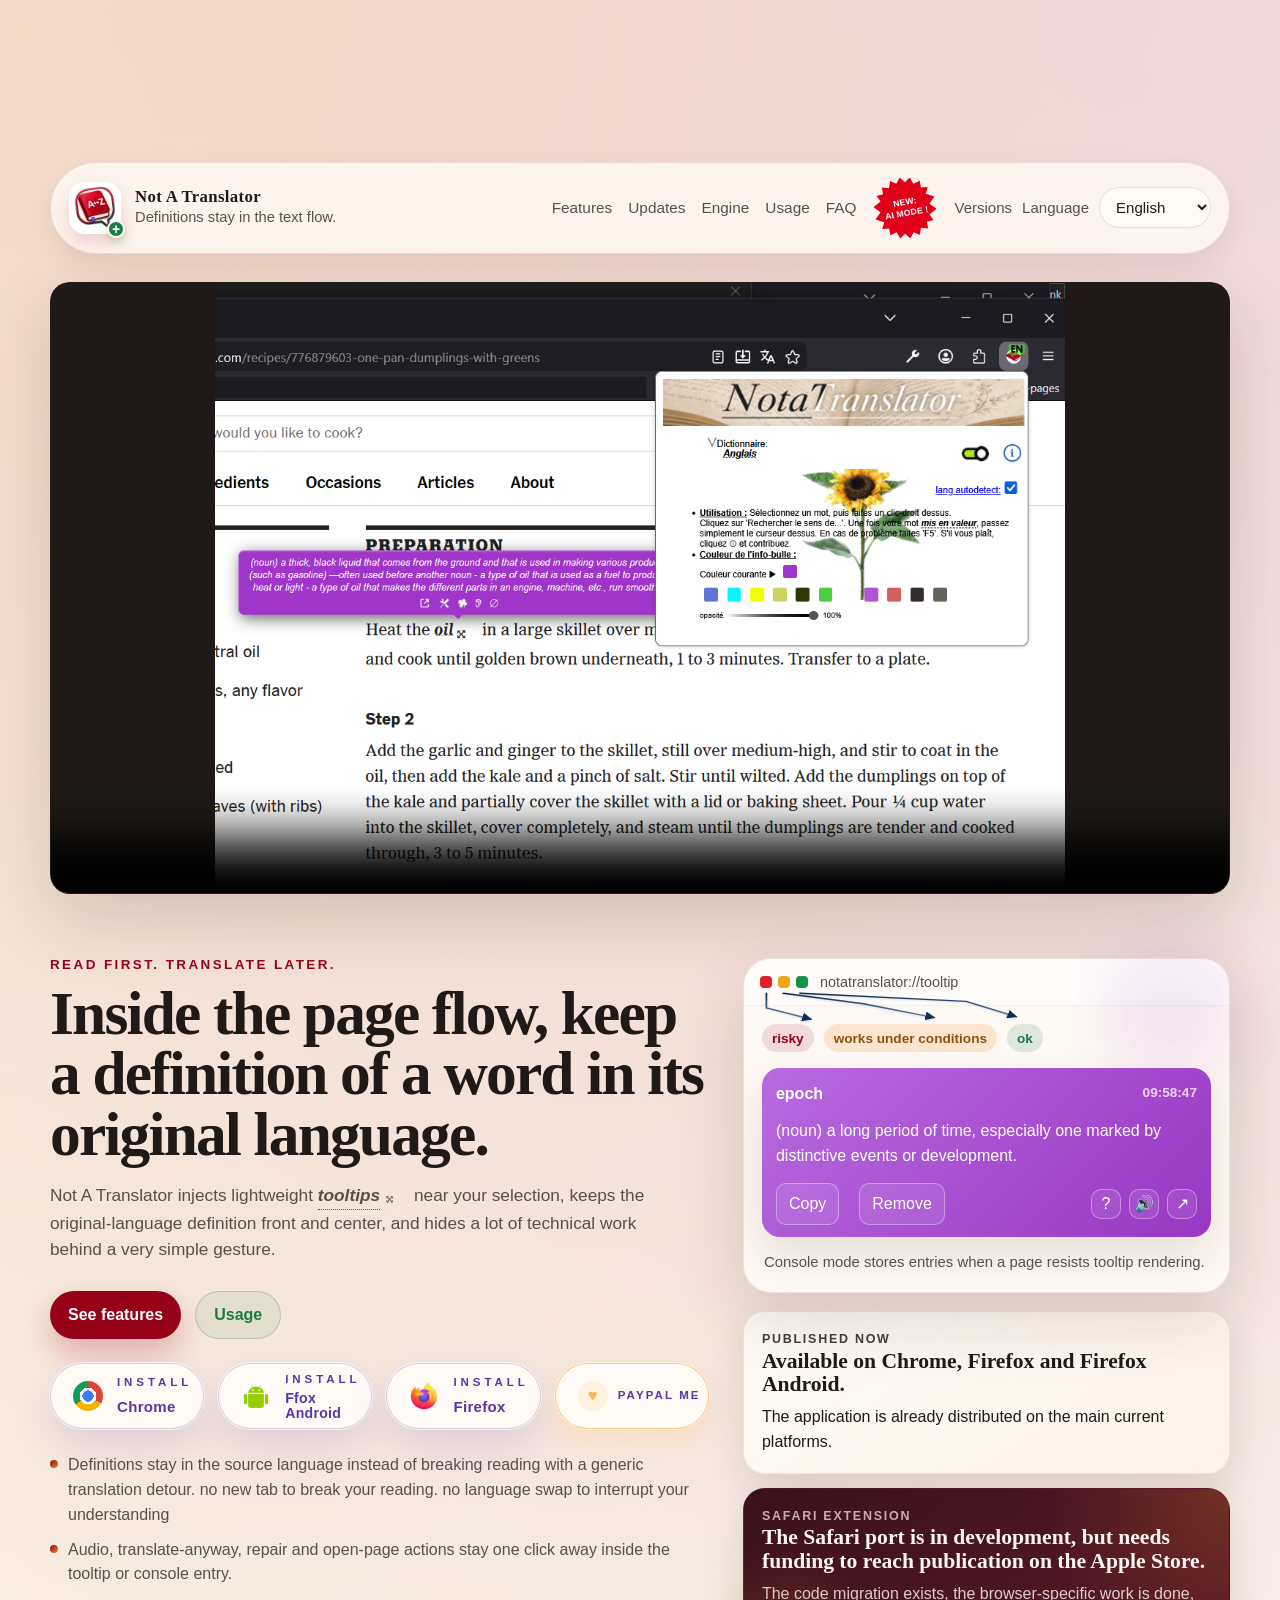
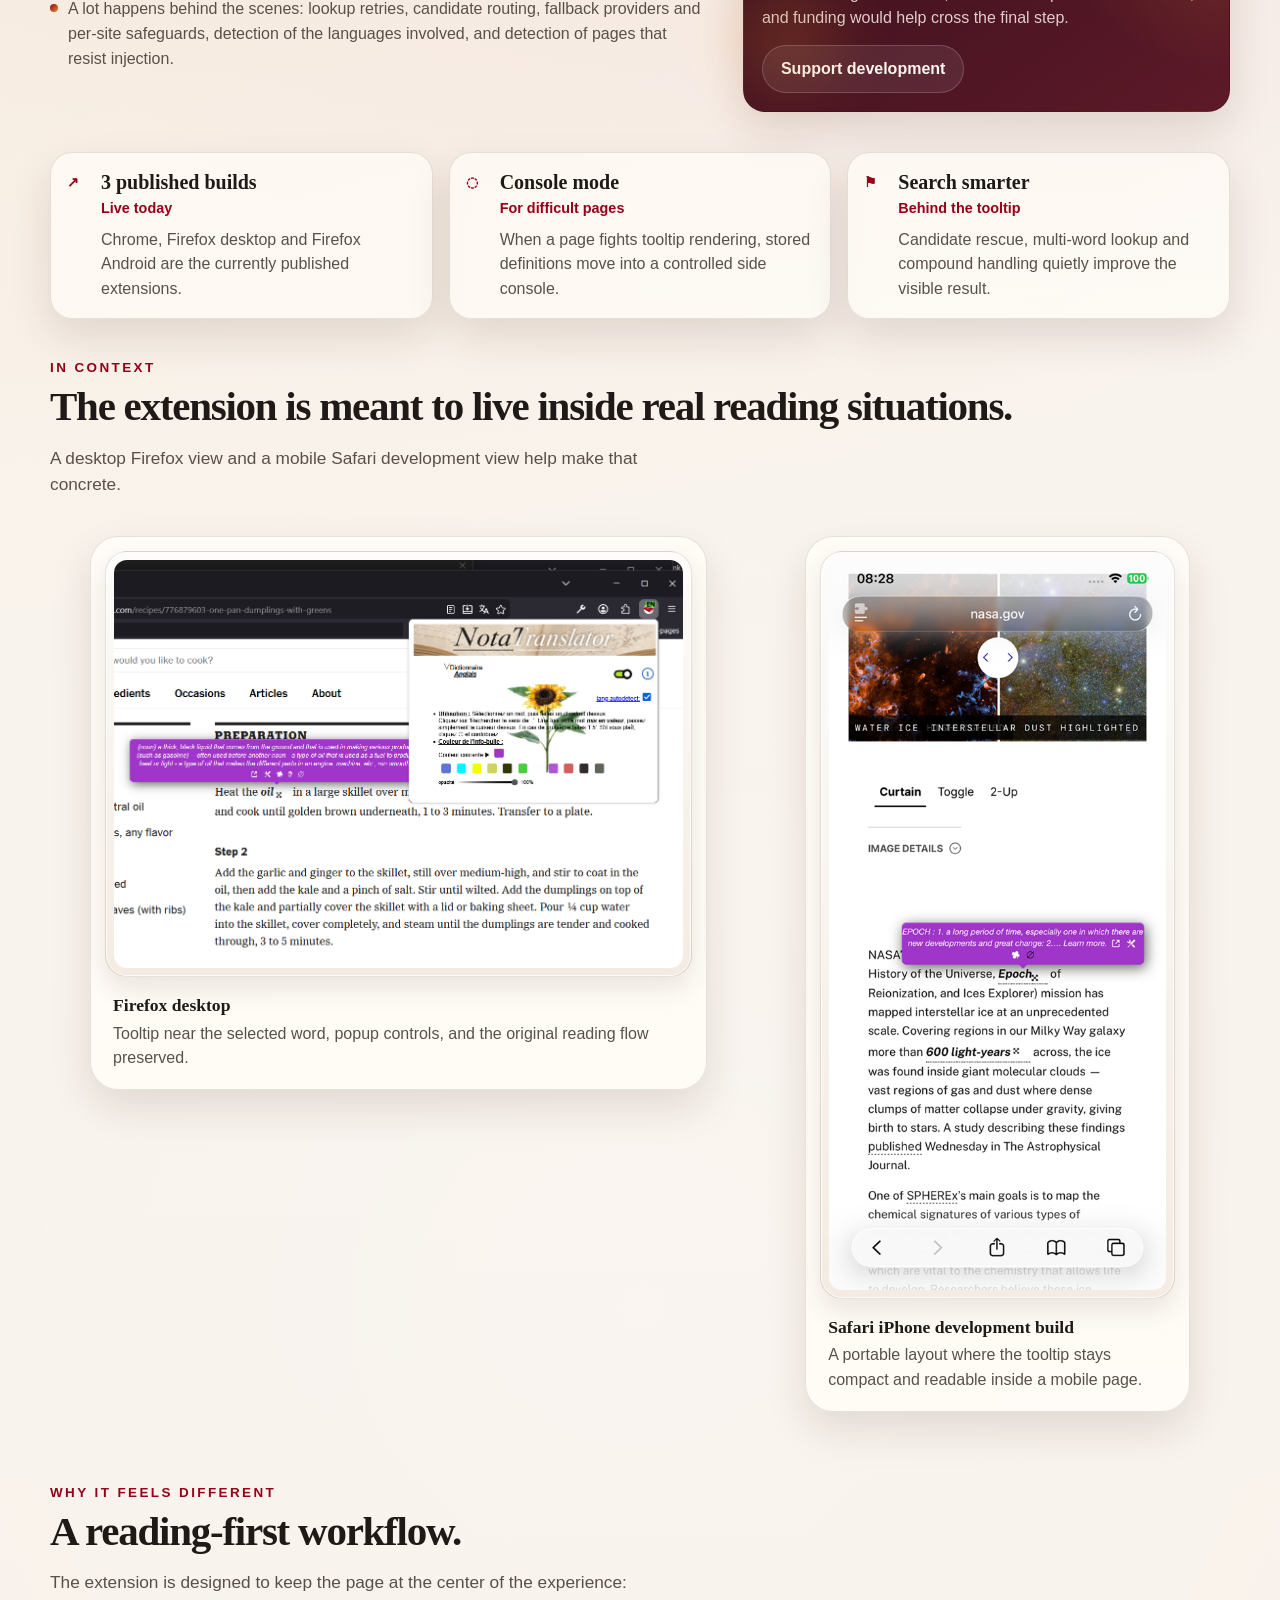
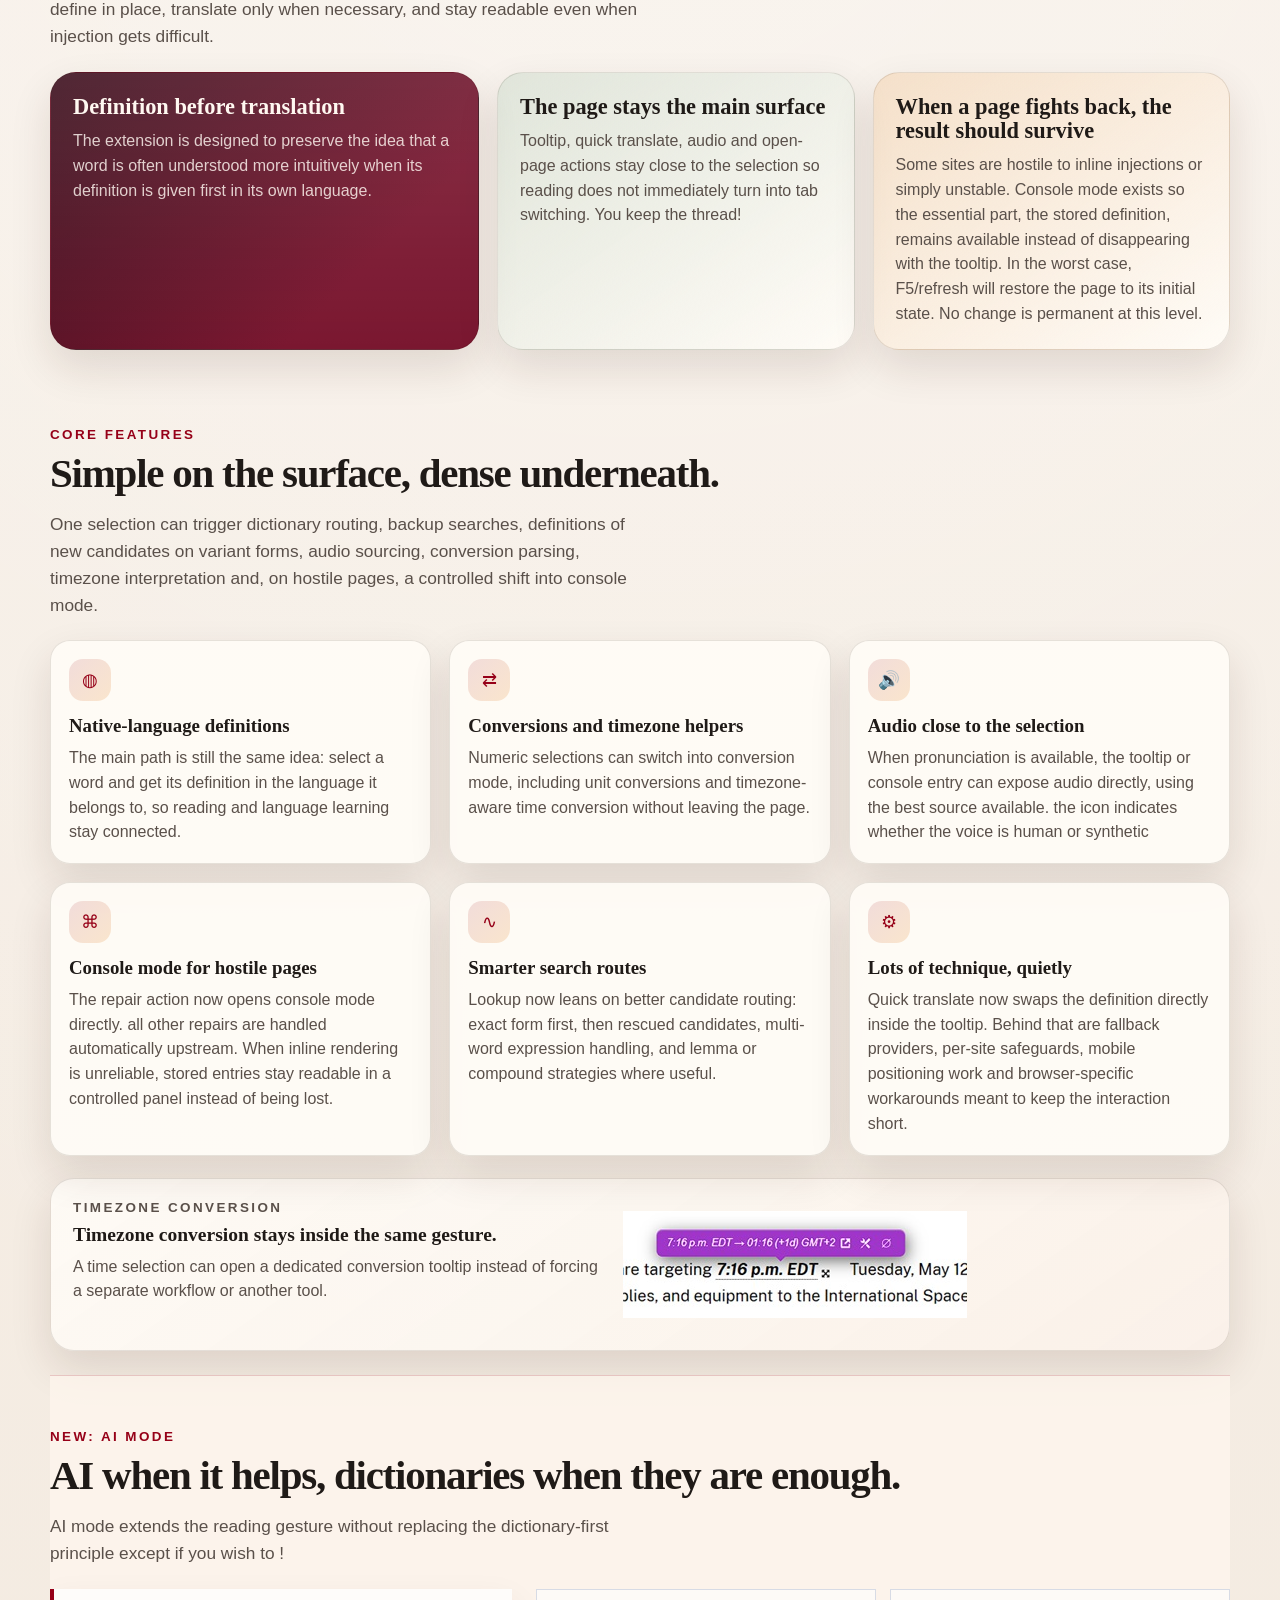
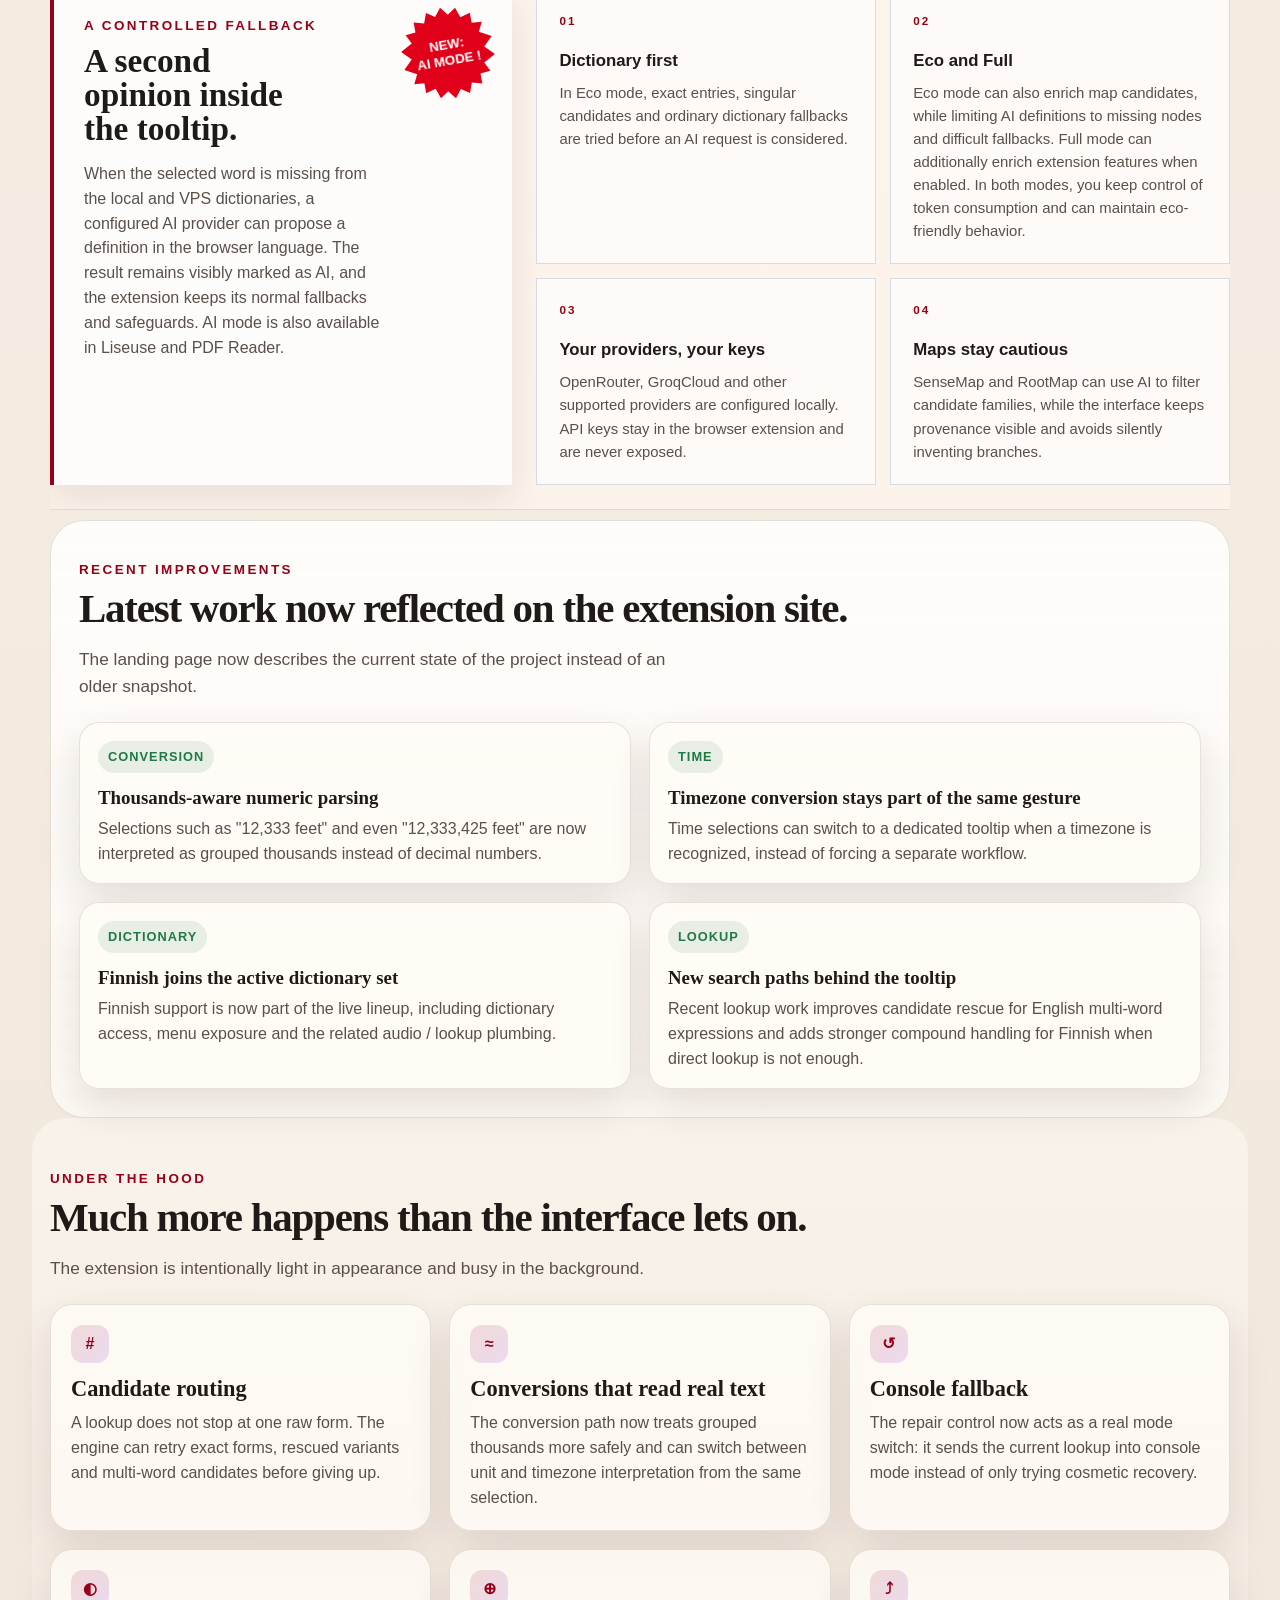
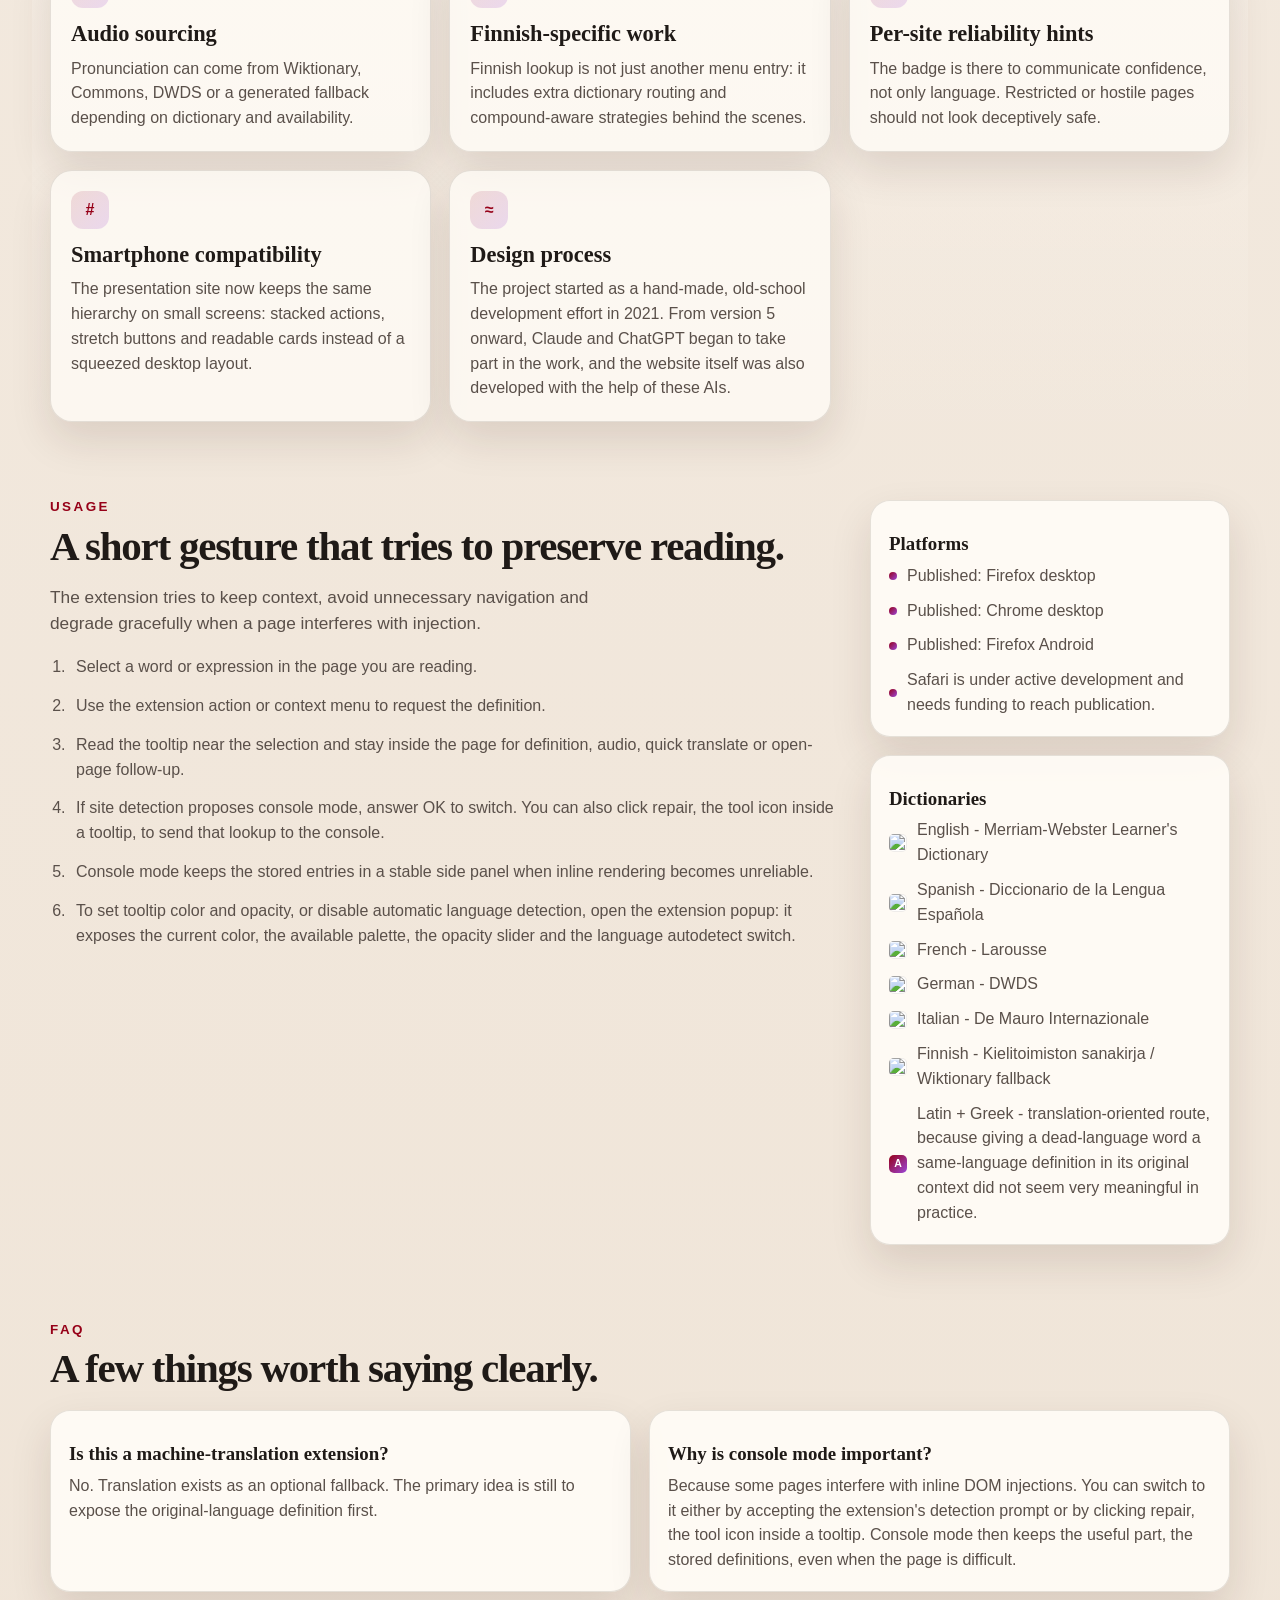
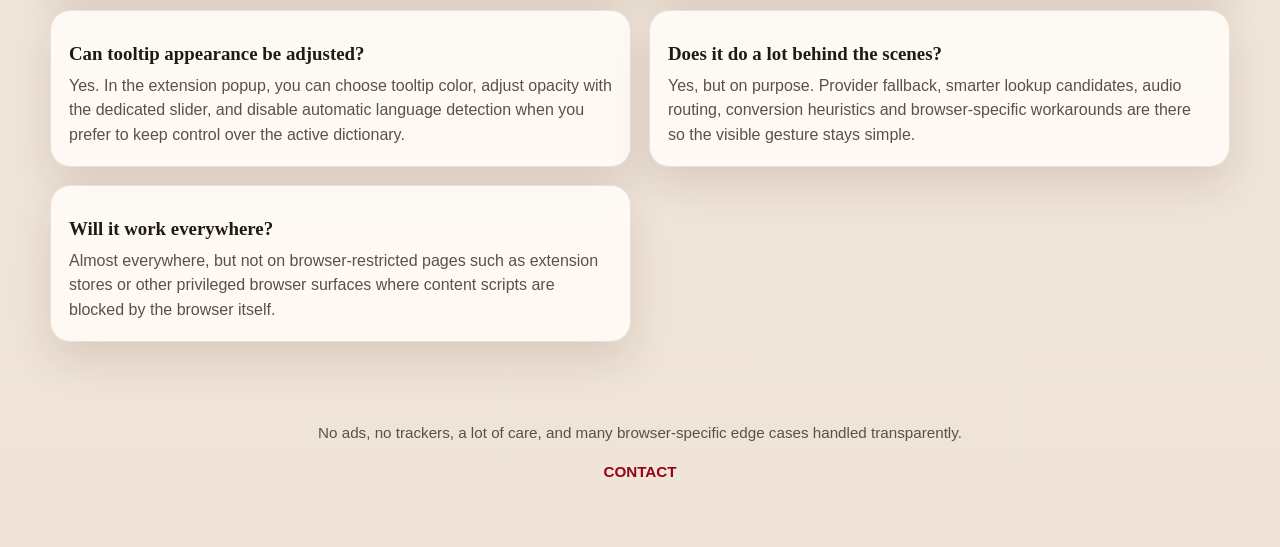
==== commit 7f88c689: "versioning" ====
--- a/index.html
+++ b/index.html
@@ -6,8 +6,6 @@
   <title>Not A Translator</title>
   <meta name="description" content="Definitions in the source language, audio, conversions, timezone helpers and console mode for difficult pages.">
   <meta name="theme-color" content="#960018">
-  <meta name="mobile-web-app-capable" content="yes">
-  <link rel="manifest" href="manifest.webmanifest">
   <link rel="icon" type="image/png" href="assets/dictionary128.png">
   <link rel="stylesheet" href="site.css">
 </head>
@@ -40,7 +38,7 @@
         </span>
       </a>
       <label class="lang-picker" for="languageSelect">
-        <span id="langLabel">Language</span>
+        <a href="versions/version-logs.htm">Versions</a><span id="langLabel">Language</span>
         <select id="languageSelect" aria-label="Language">
           <option value="en">English</option>
           <option value="fr">Français</option>
@@ -98,7 +96,7 @@
             <a class="button button-secondary" href="#usage" id="heroSecondaryCta">See the flow</a>
           </div>
           <div class="store-links" aria-label="Store links">
-            <a class="store-pill store-pill-chrome" id="storeChromeLink" data-pwa-install="true" href="https://chromewebstore.google.com/detail/not-a-translator/oinpadiakgoonogncokelpgpoiiemcpo?hl=en" target="_blank" rel="noopener noreferrer">
+            <a class="store-pill store-pill-chrome" id="storeChromeLink" href="https://chromewebstore.google.com/detail/not-a-translator/oinpadiakgoonogncokelpgpoiiemcpo?hl=en" target="_blank" rel="noopener noreferrer">
               <span class="store-pill-icon" aria-hidden="true">
                 <span class="store-logo store-logo-chrome"></span>
               </span>
--- a/site.css
+++ b/site.css
@@ -1462,32 +1462,6 @@
   75% { transform: translateX(2px); }
 }
 
-.store-pill.pwa-install-ready {
-  position: relative;
-  border-color: #0b5f9a;
-  background: #e9f7ff;
-  color: #073b63;
-  box-shadow:
-    inset 0 1px 0 rgba(255, 255, 255, 0.96),
-    0 0 0 2px rgba(11, 95, 154, 0.14),
-    0 16px 34px rgba(11, 95, 154, 0.24);
-}
-
-.pwa-install-ready::after {
-  content: "";
-  position: absolute;
-  inset: -5px;
-  border: 1px solid rgba(11, 95, 154, 0.34);
-  border-radius: 999px;
-  pointer-events: none;
-  animation: pwaInstallPulse 1.8s ease-in-out infinite;
-}
-
-@keyframes pwaInstallPulse {
-  0%, 100% { opacity: 0.35; transform: scale(0.98); }
-  50% { opacity: 1; transform: scale(1.02); }
-}
-
 .ai-mode-section {
   position: relative;
   overflow: hidden;
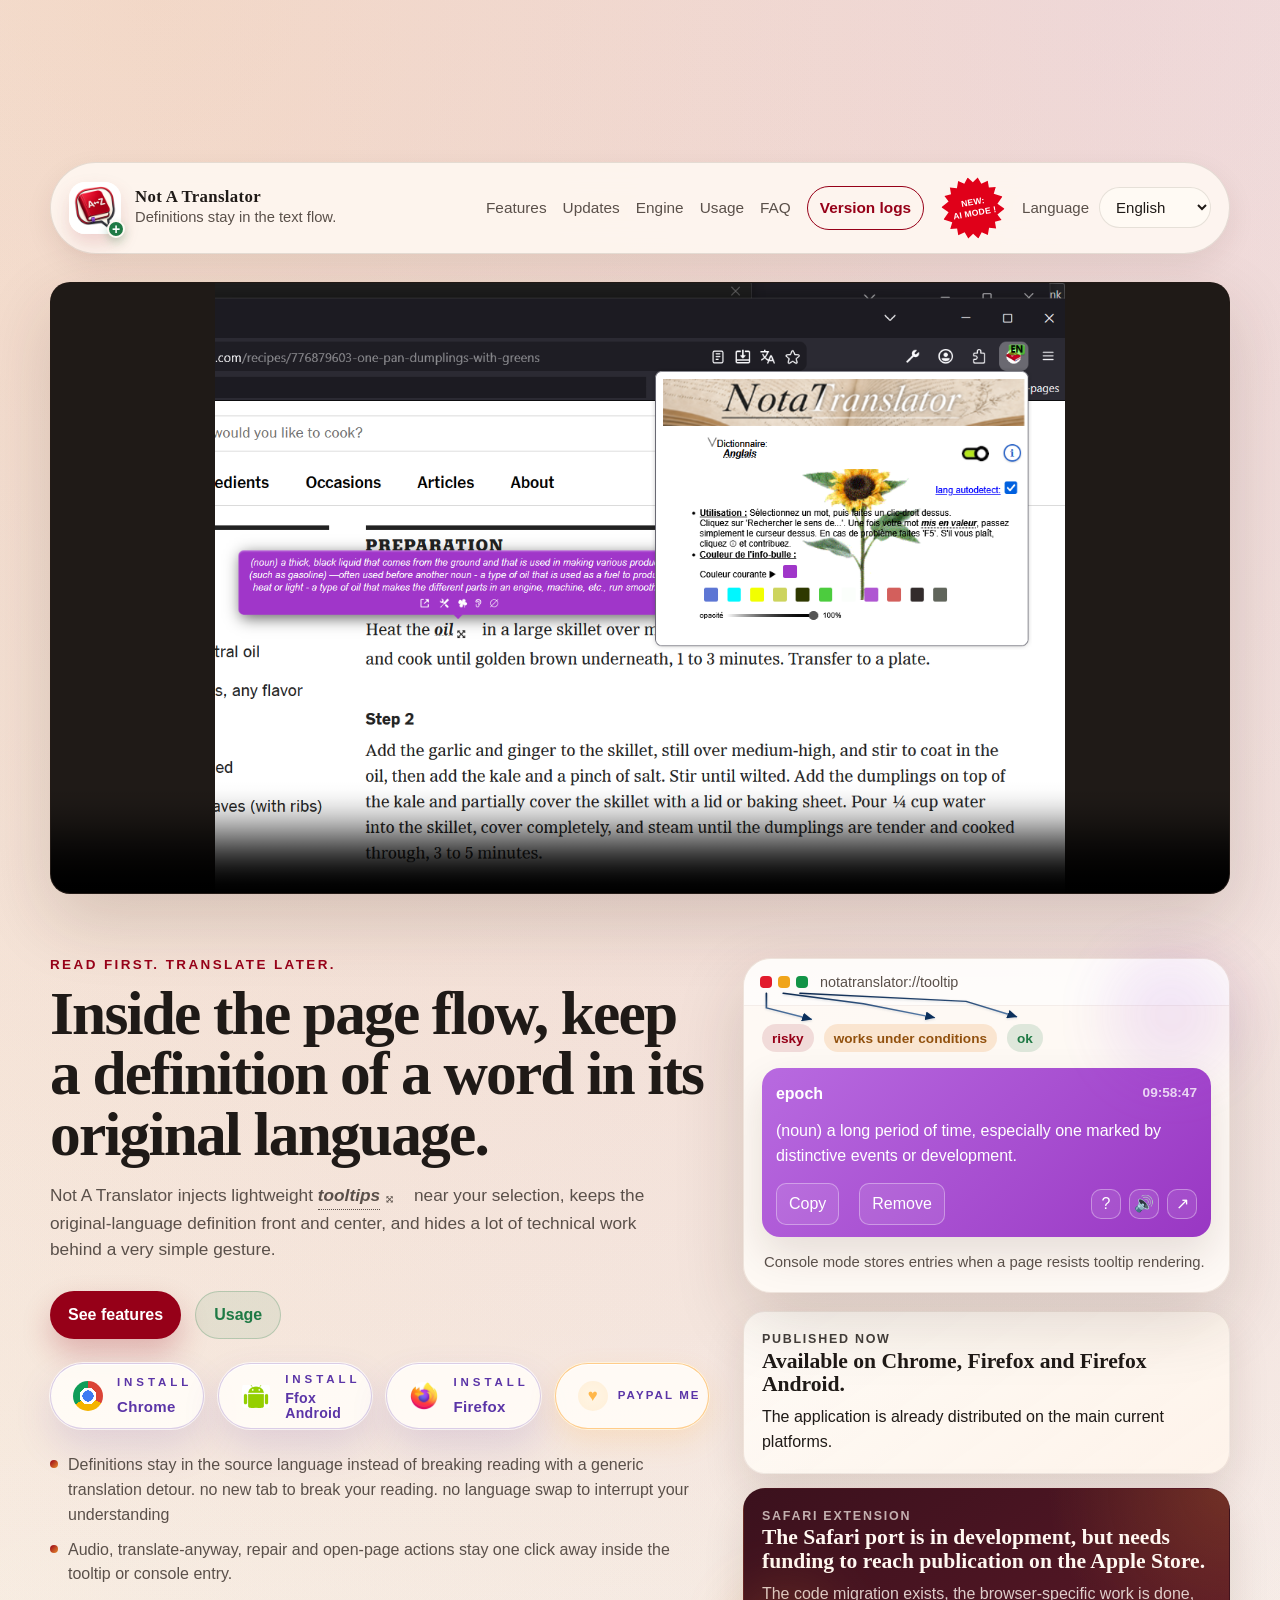
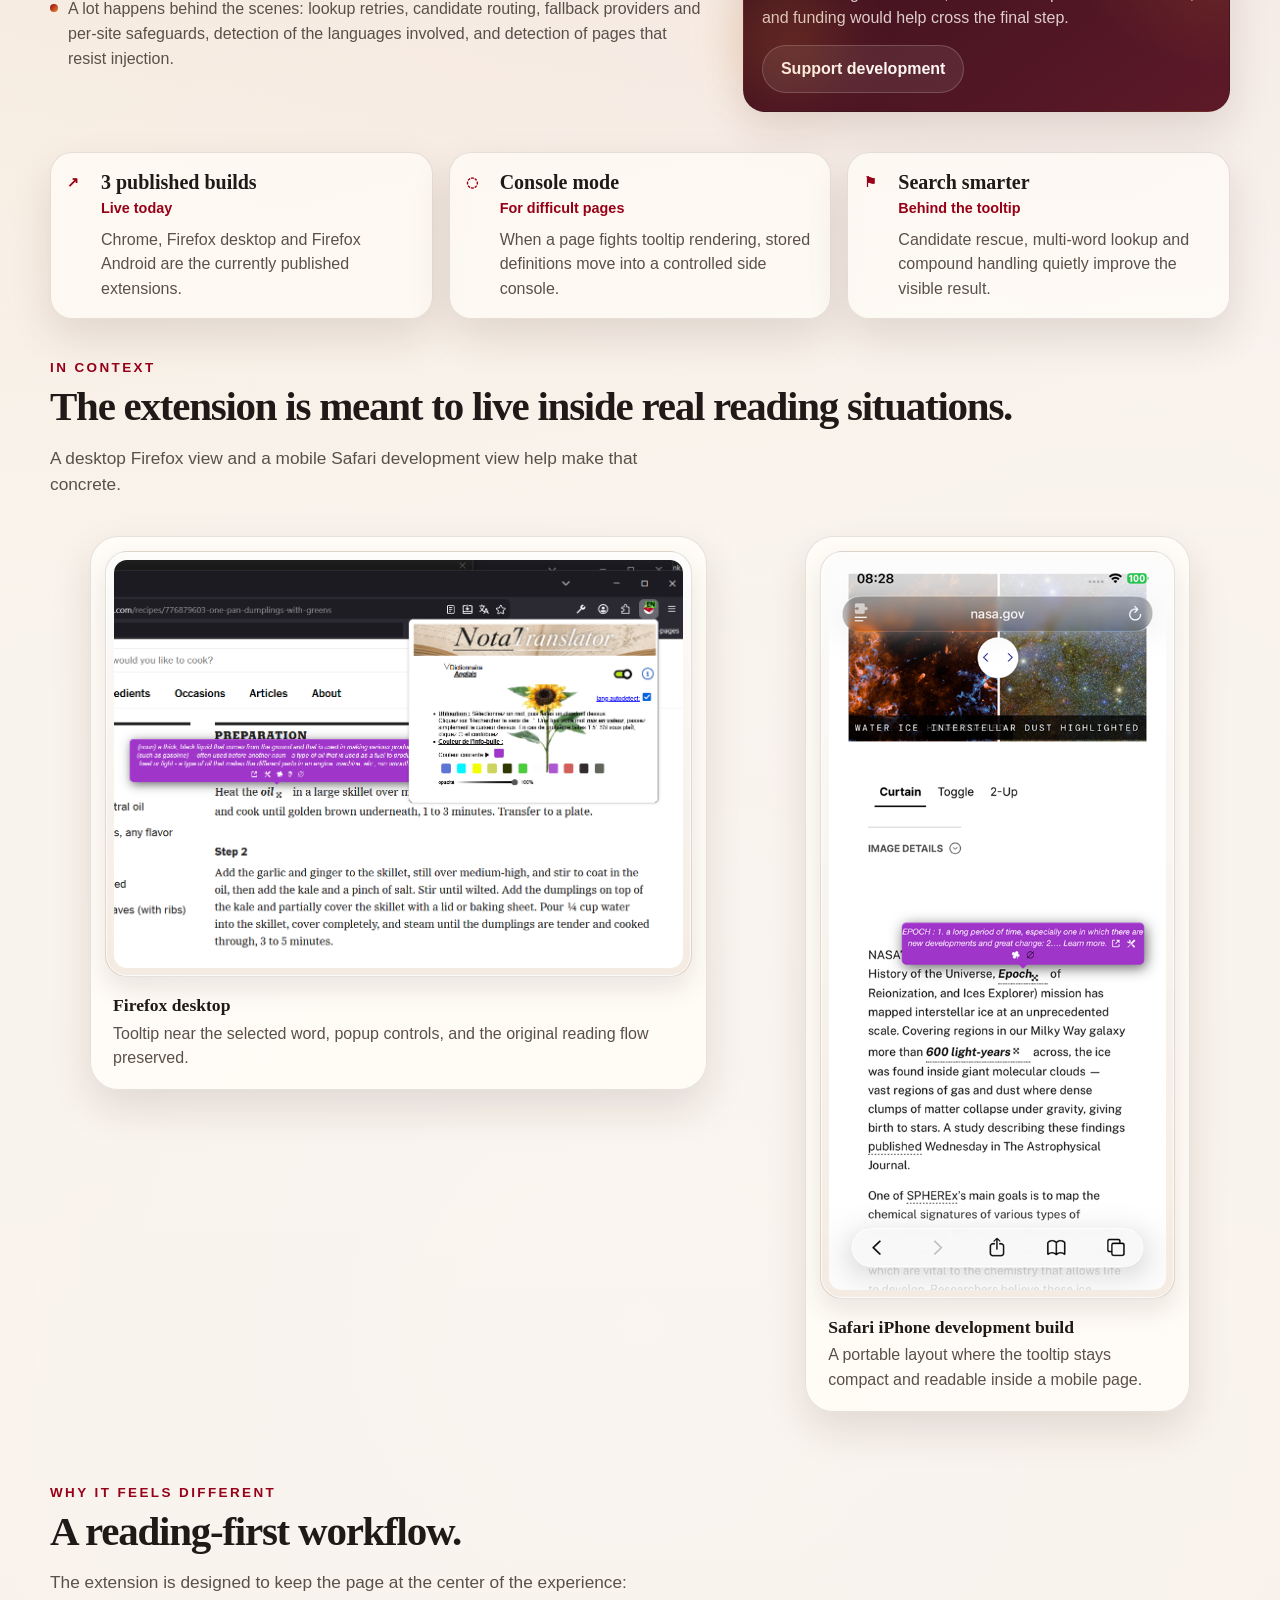
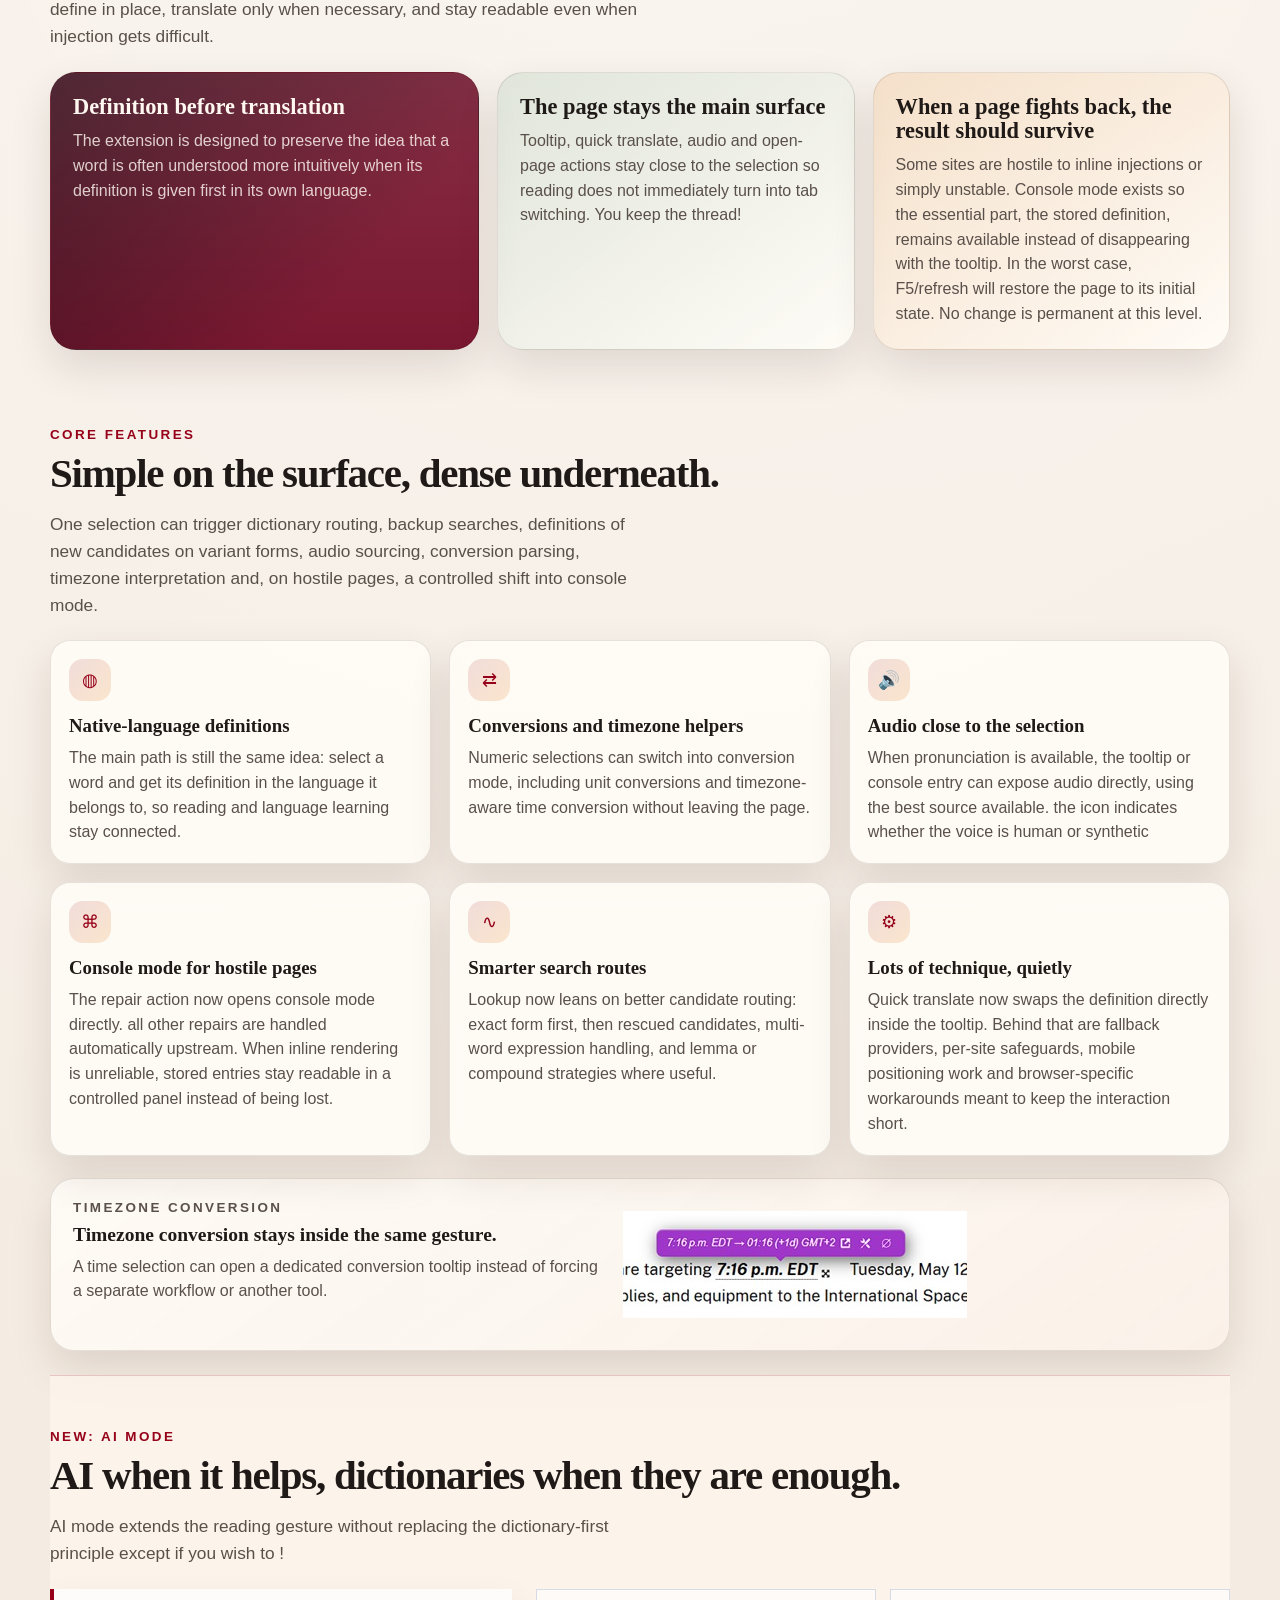
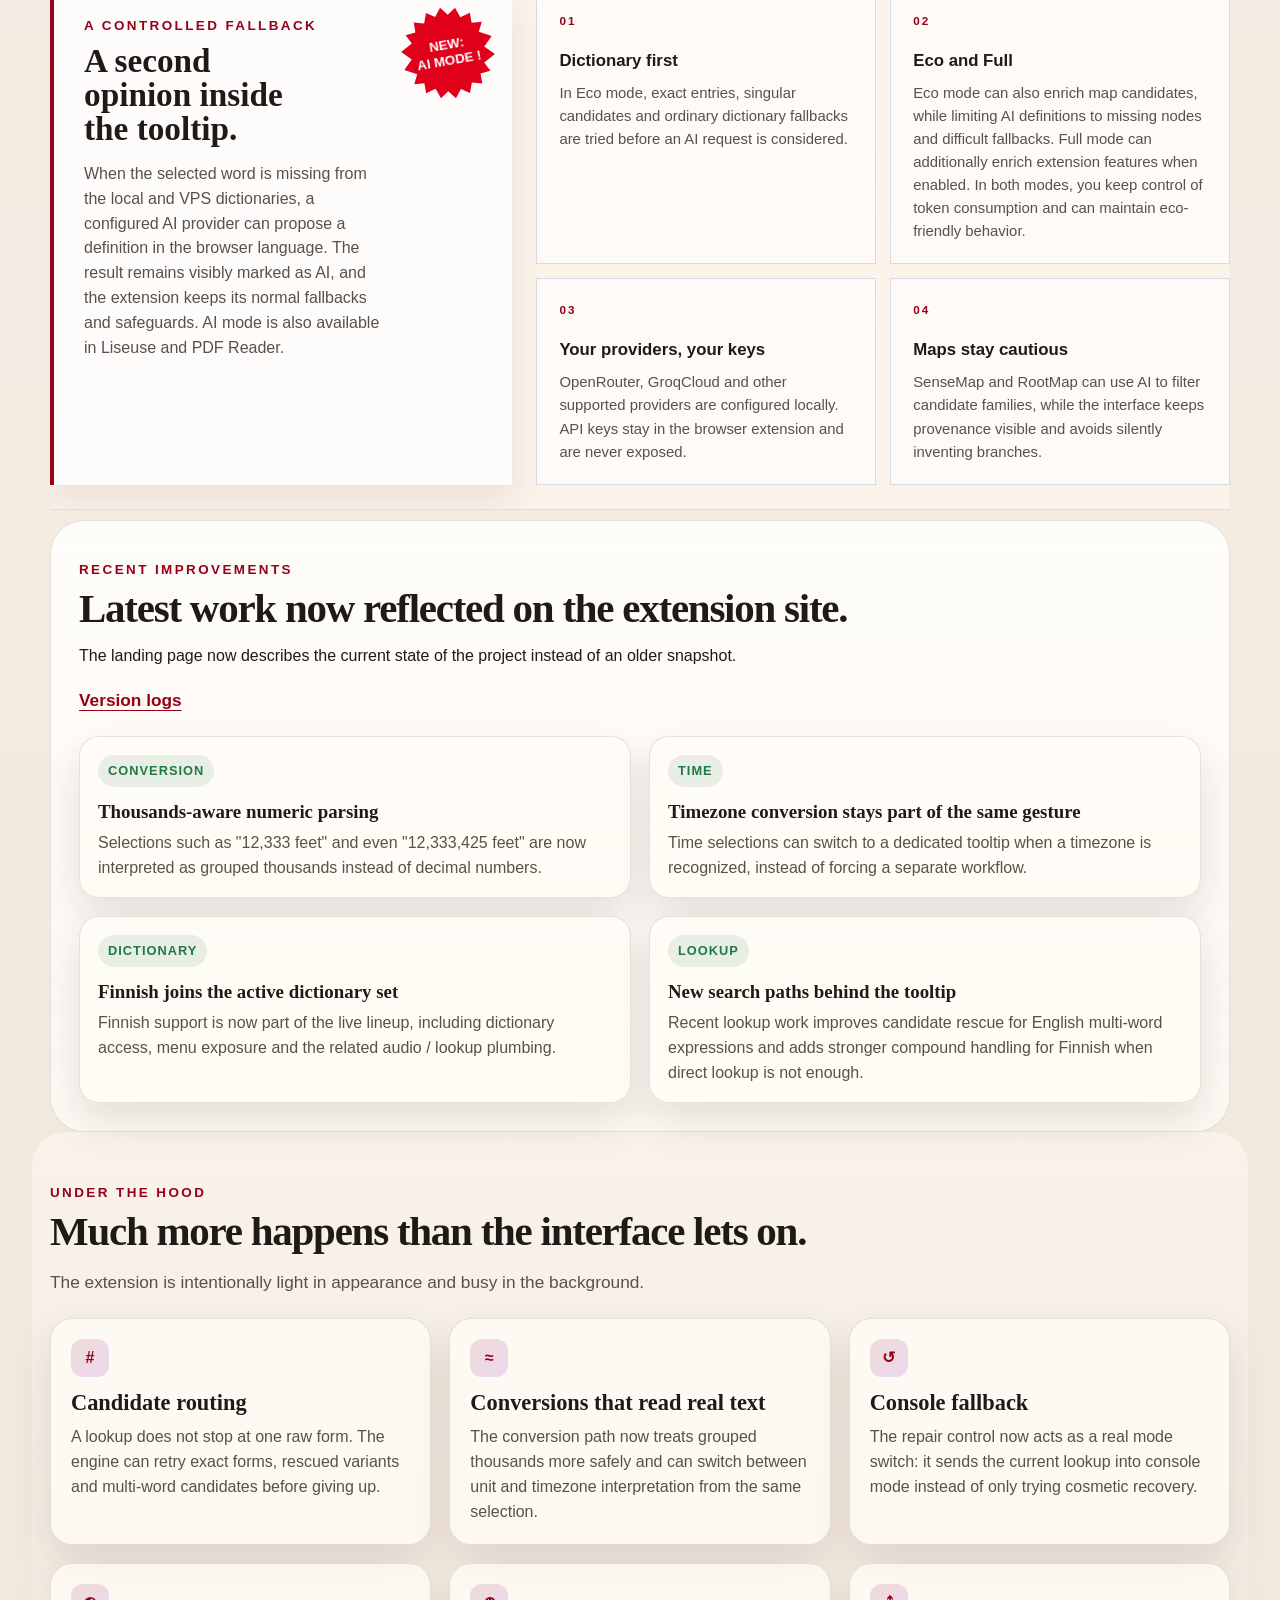
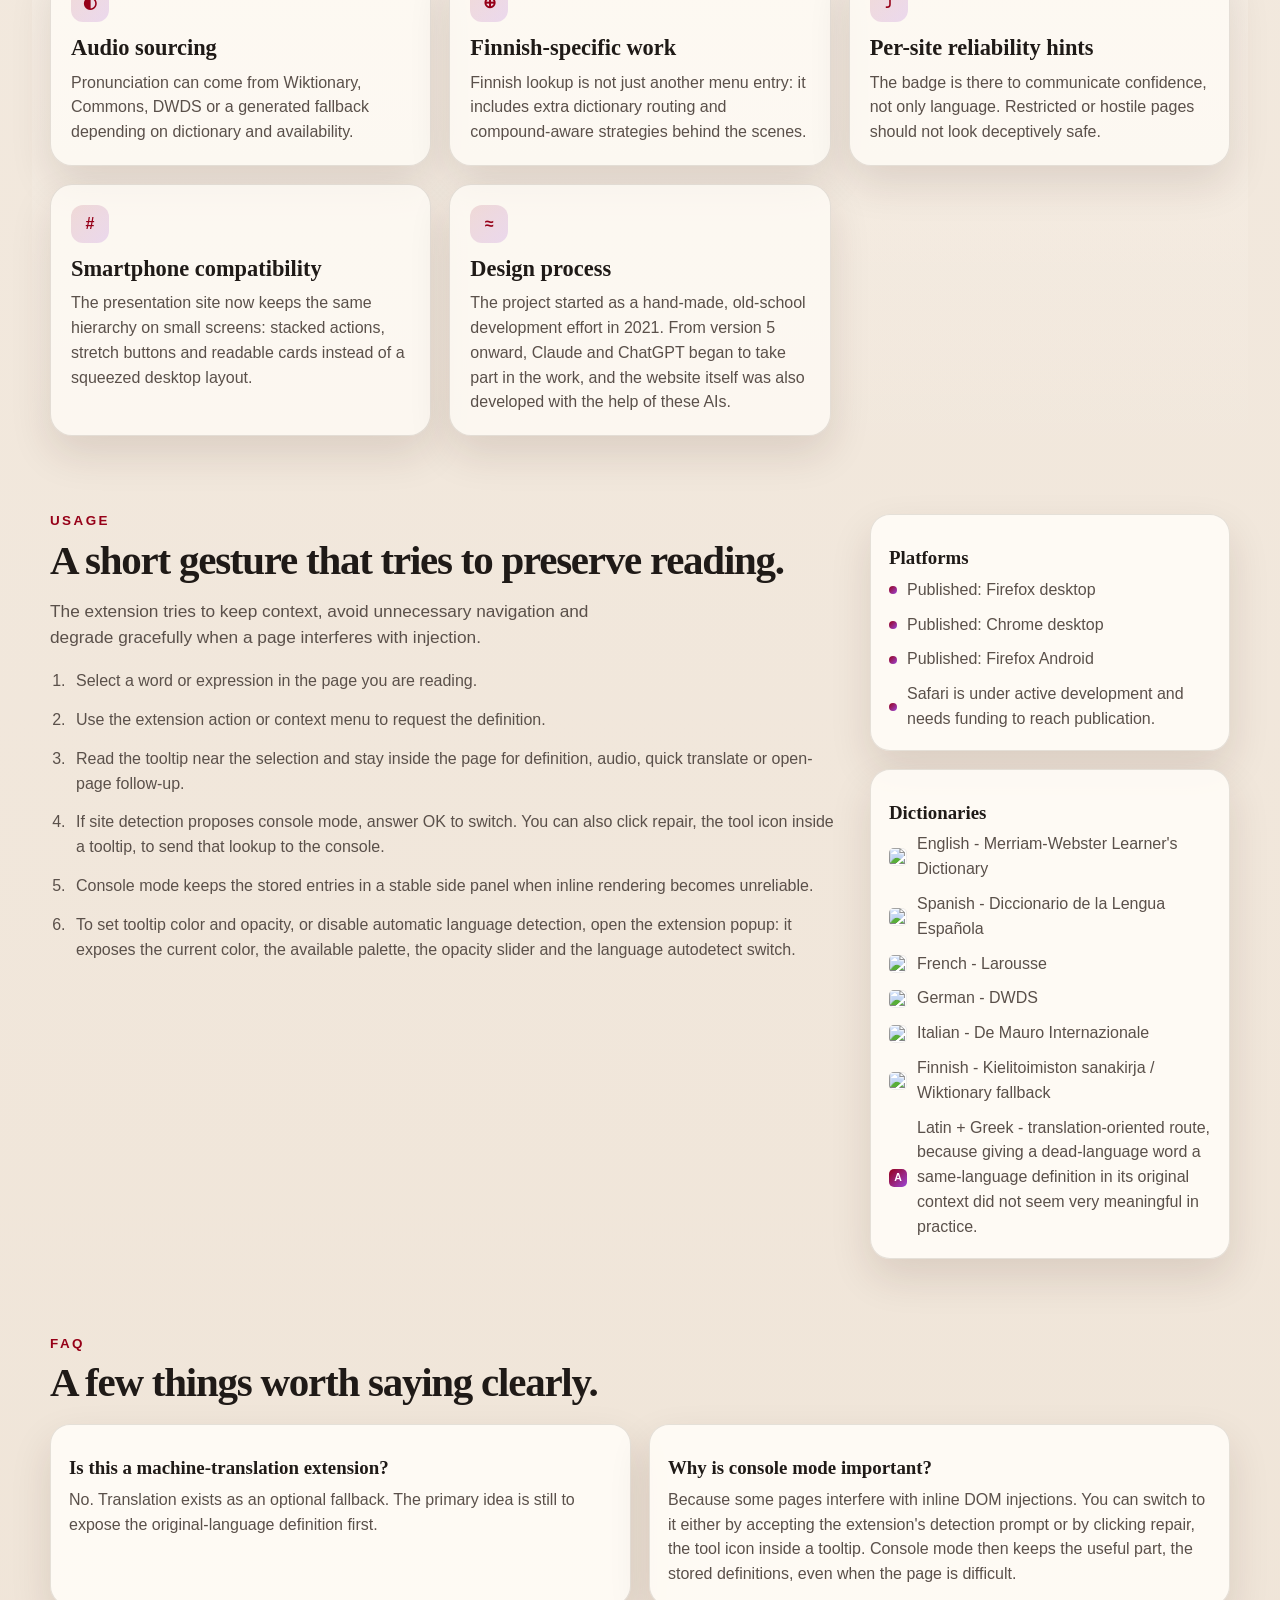
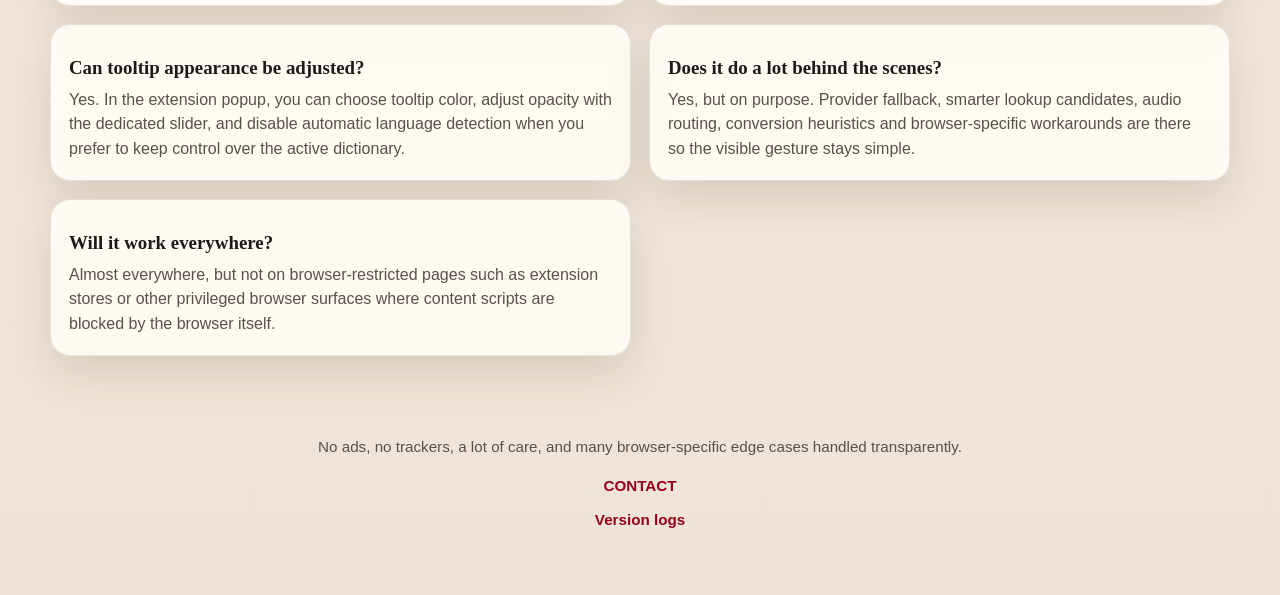
==== commit 09703a5f: "versions updated" ====
--- a/index.html
+++ b/index.html
@@ -30,6 +30,7 @@
         <a href="#engine" id="navEngine">Engine</a>
         <a href="#usage" id="navUsage">Usage</a>
         <a href="#faq" id="navFaq">FAQ</a>
+        <a class="nav-versions" href="version-logs.html" data-i18n="site.nav.versionLogs">Version logs</a>
       </nav>
       <a class="top-ai-badge" href="#ai-mode" aria-label="New AI mode">
         <span class="stamp-lines">
@@ -38,7 +39,7 @@
         </span>
       </a>
       <label class="lang-picker" for="languageSelect">
-        <a href="versions/version-logs.htm">Versions</a><span id="langLabel">Language</span>
+        <span id="langLabel">Language</span>
         <select id="languageSelect" aria-label="Language">
           <option value="en">English</option>
           <option value="fr">Français</option>
@@ -300,6 +301,7 @@
           <p class="eyebrow" id="updatesEyebrow">Recent improvements</p>
           <h2 id="updatesTitle">Latest work now reflected on the extension site.</h2>
           <p id="updatesLead">The landing page now describes the current state of the project instead of an older snapshot.</p>
+          <p><a class="version-logs-link" href="version-logs.html" data-i18n="site.nav.versionLogs">Version logs</a></p>
         </div>
         <div class="update-list" id="updateList"></div>
       </section>
@@ -346,6 +348,7 @@
     <footer class="footer">
       <p id="footerLine">No ads, no trackers, a lot of care, and many browser-specific edge cases handled quietly.</p>
       <p class="footer-contact"><a id="contactLabel" href="mailto:masquages-magie0r@icloud.com">Contact</a></p>
+      <p class="footer-contact"><a href="version-logs.html" data-i18n="site.nav.versionLogs">Version logs</a></p>
     </footer>
   </div>
   <script src="site.js"></script>
--- a/site.css
+++ b/site.css
@@ -139,10 +139,23 @@
 
 .topnav {
   display: inline-flex;
+  flex-wrap: wrap;
   gap: 16px;
   align-items: center;
   color: var(--muted);
   font-size: 0.96rem;
+}
+
+.topnav .nav-versions {
+  display: inline-flex;
+  align-items: center;
+  min-height: 44px;
+  padding: 6px 12px;
+  border: 1px solid currentColor;
+  border-radius: 999px;
+  color: var(--accent);
+  font-weight: 700;
+  text-decoration: none;
 }
 
 .topnav a:hover,
@@ -1321,6 +1334,13 @@
   font-weight: 700;
 }
 
+.version-logs-link {
+  color: var(--accent);
+  font-weight: 700;
+  text-decoration: underline;
+  text-underline-offset: 4px;
+}
+
 @media (max-width: 1024px) {
   .topbar {
     grid-template-columns: 1fr;
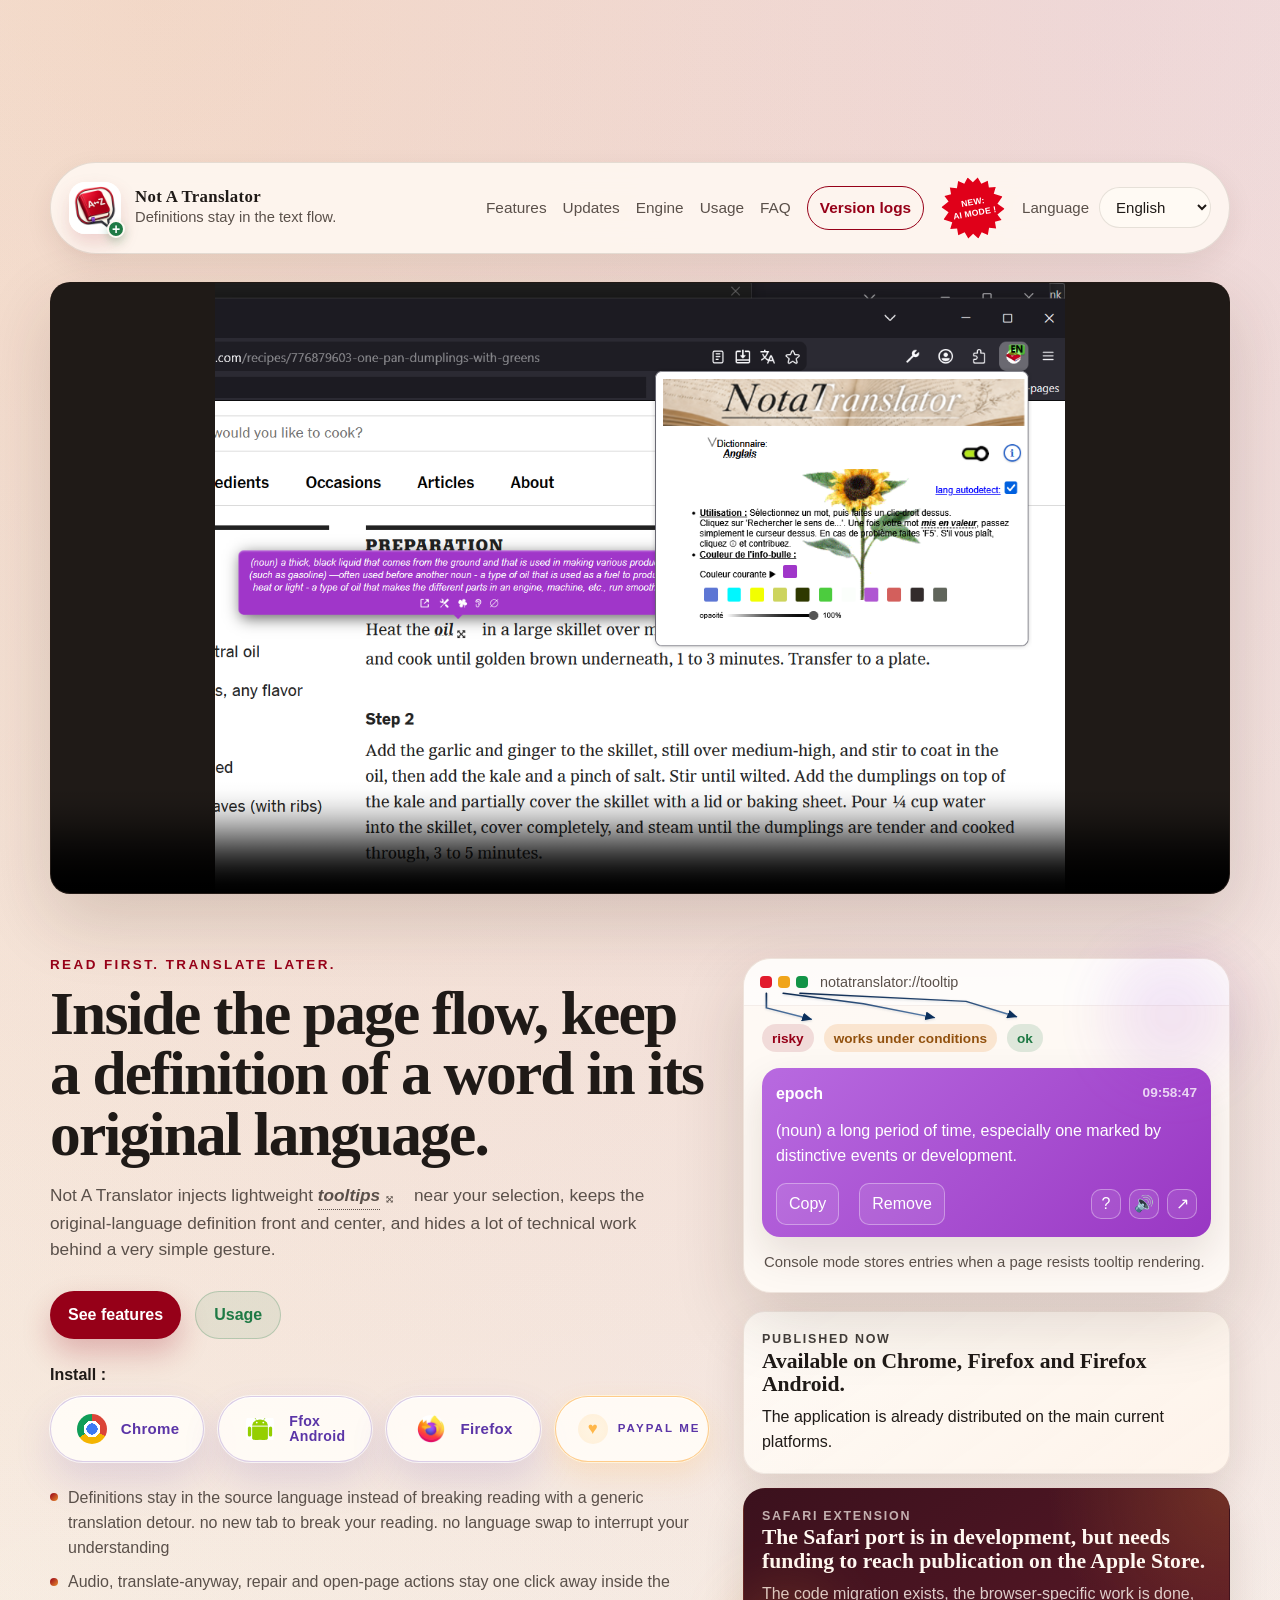
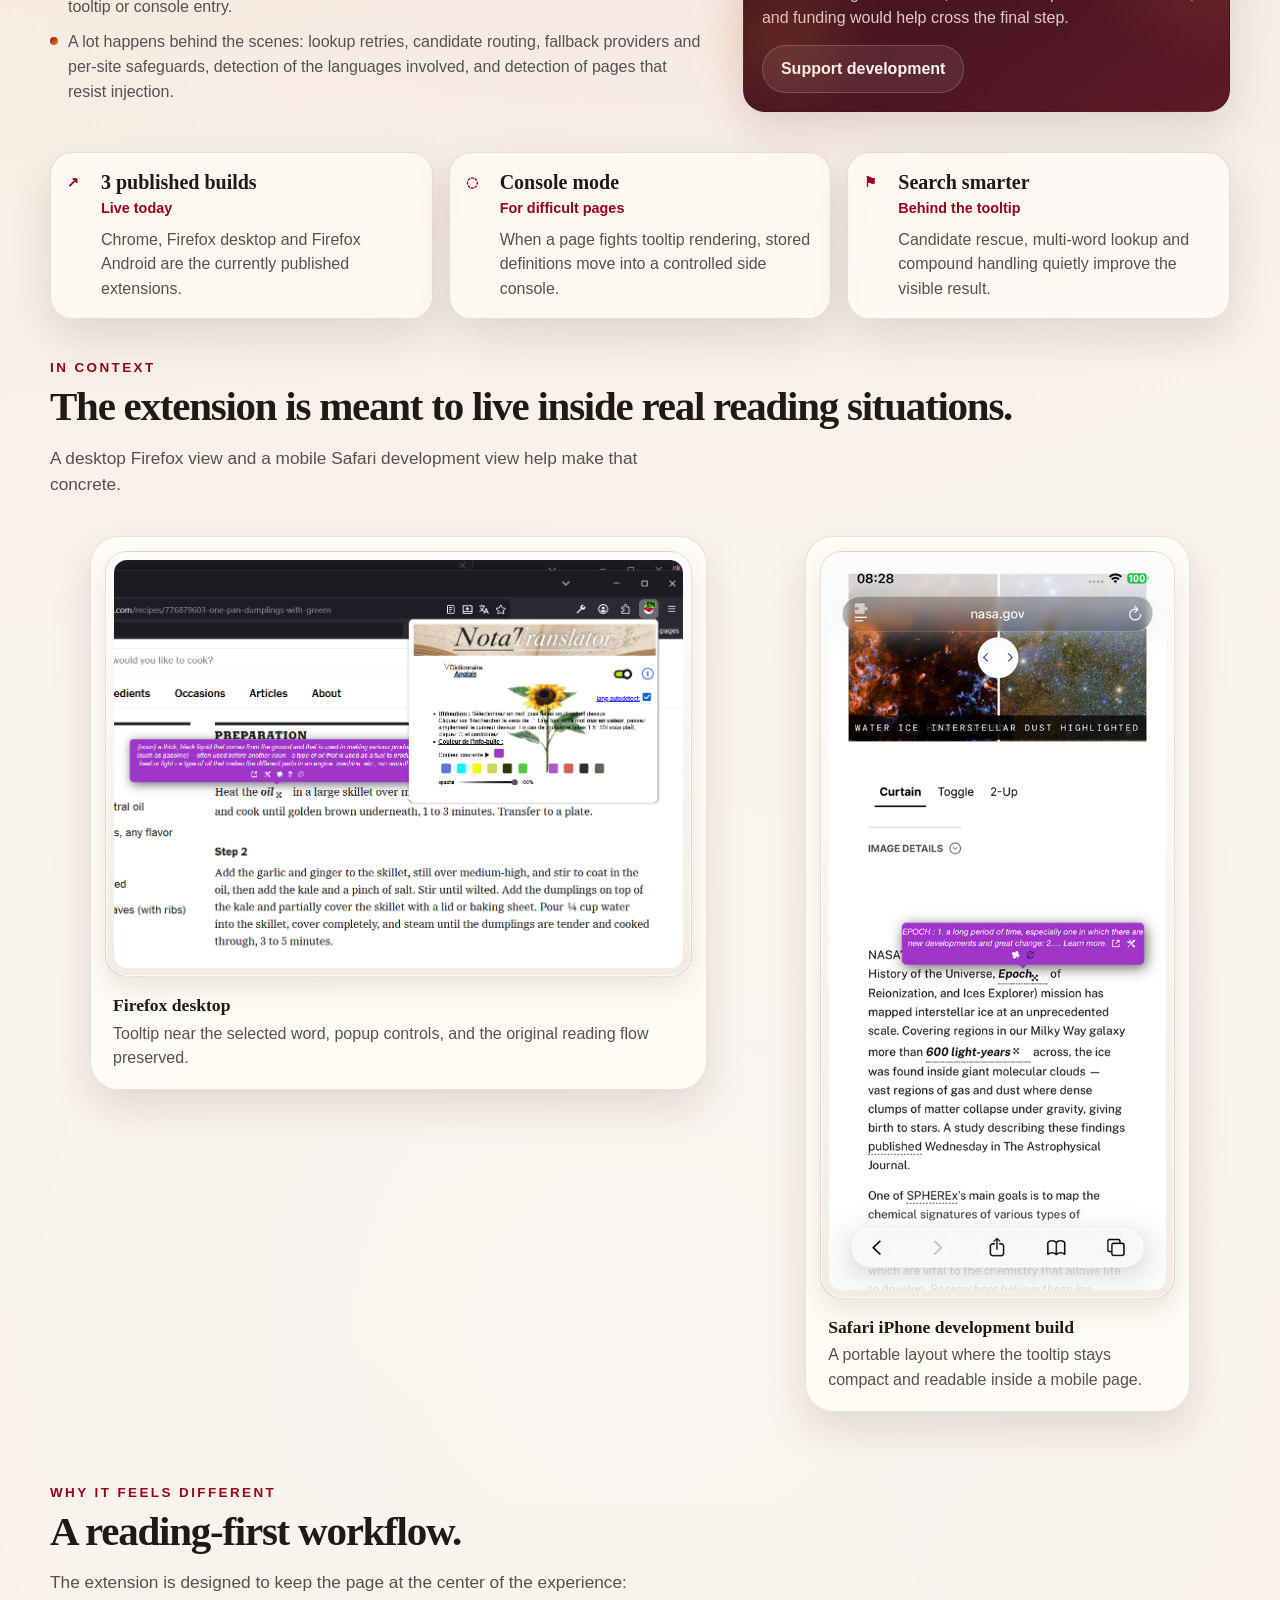
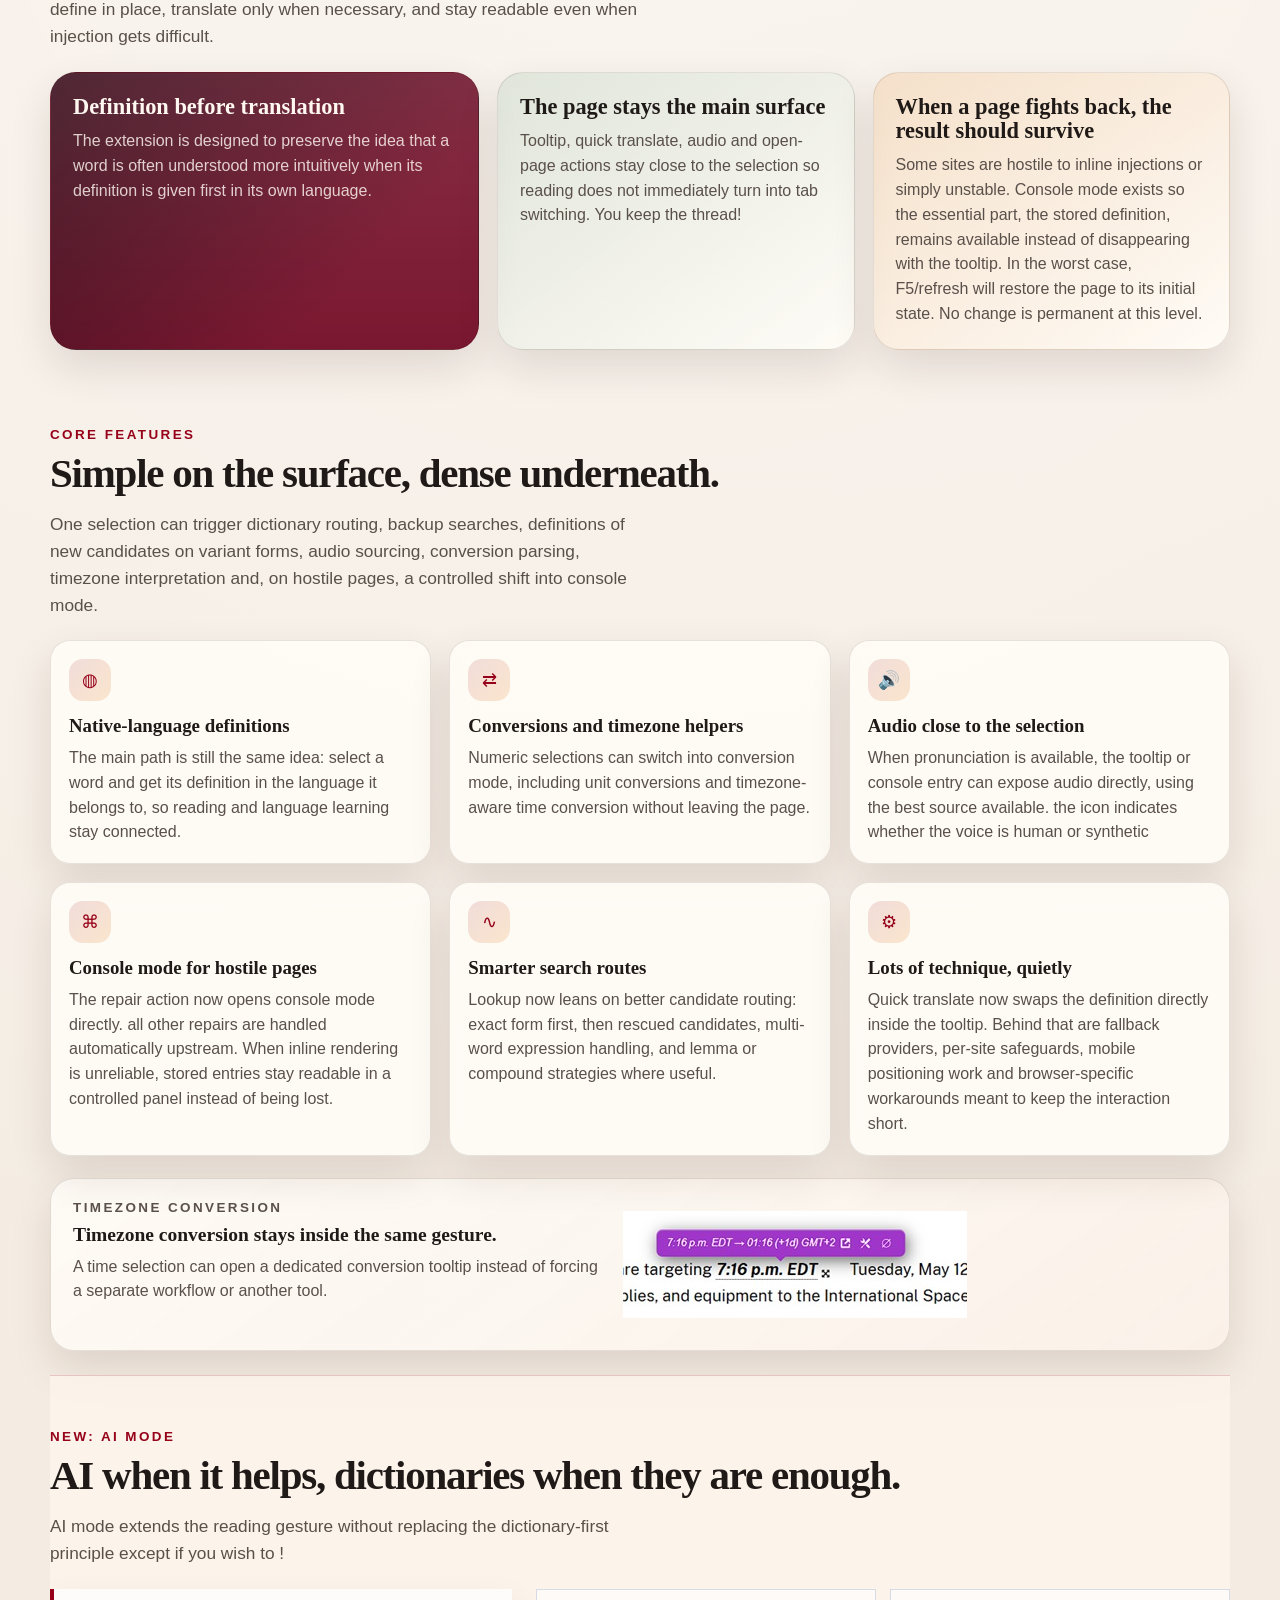
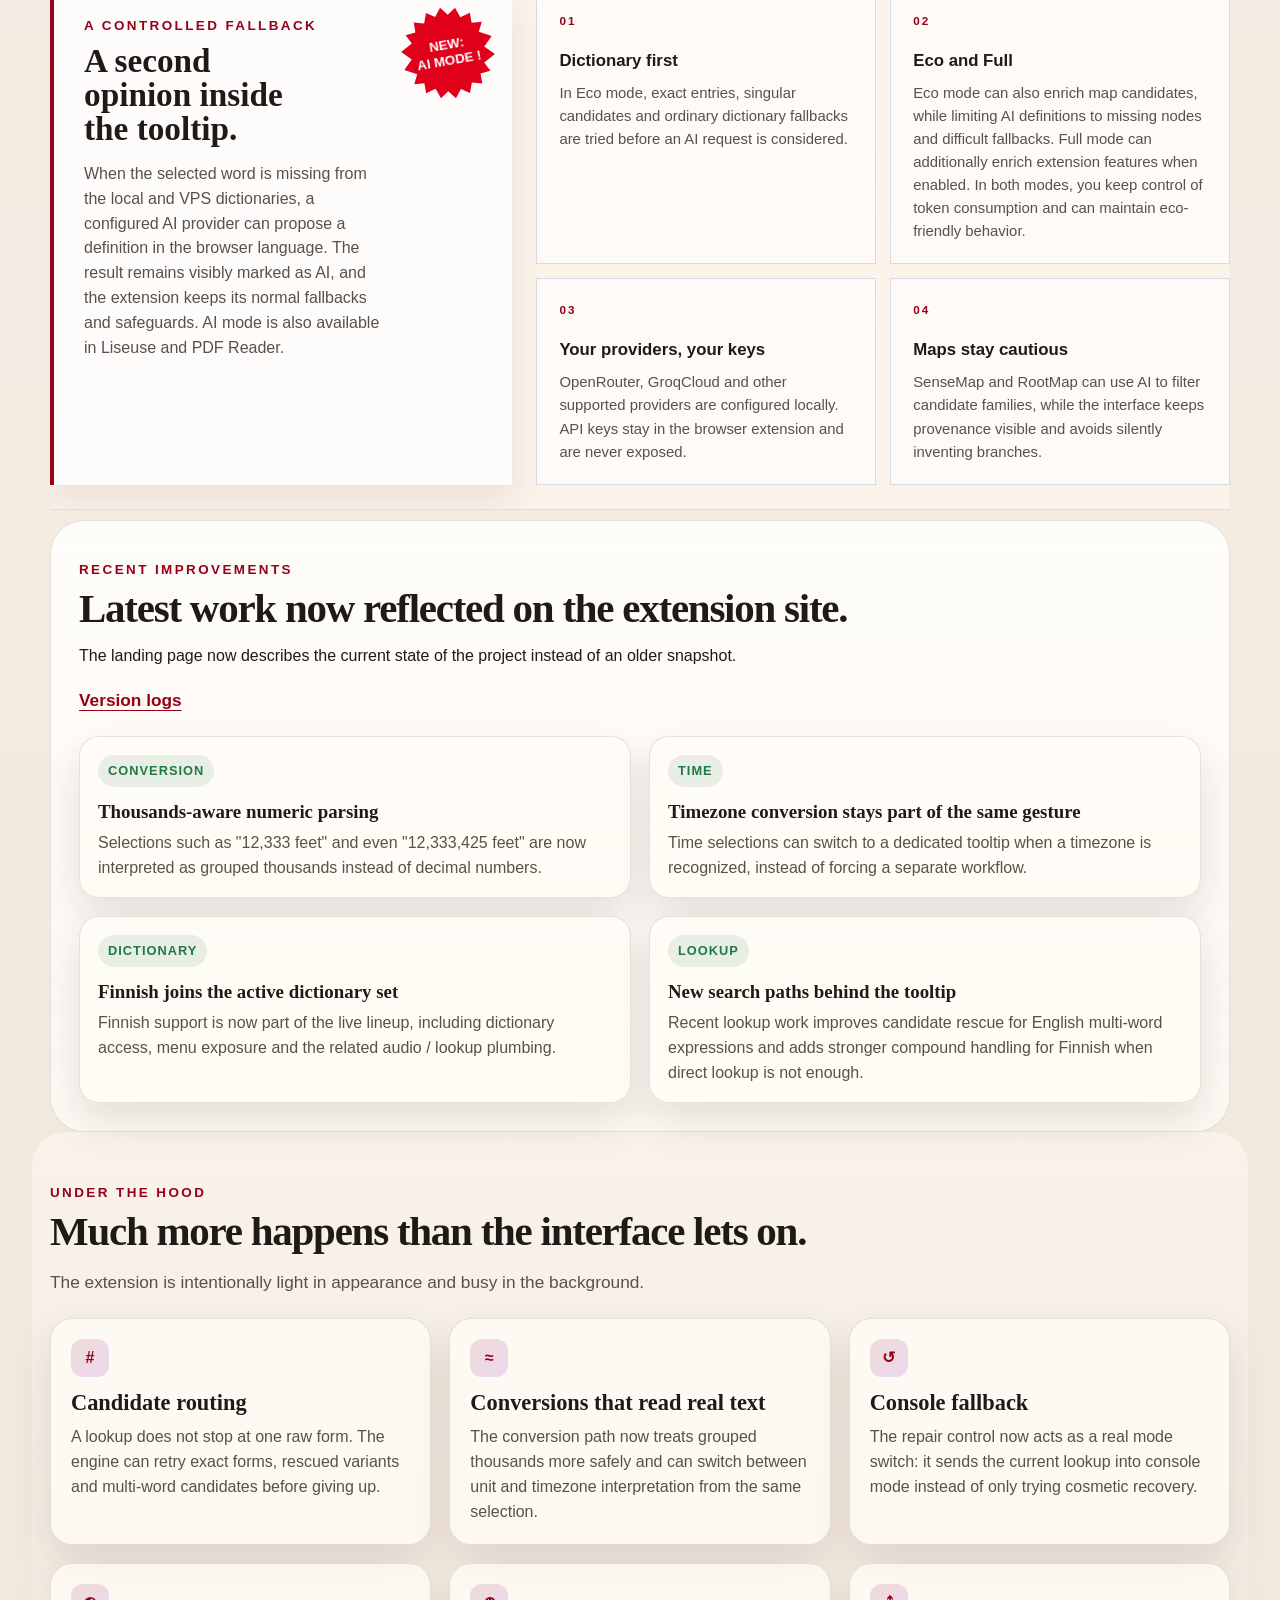
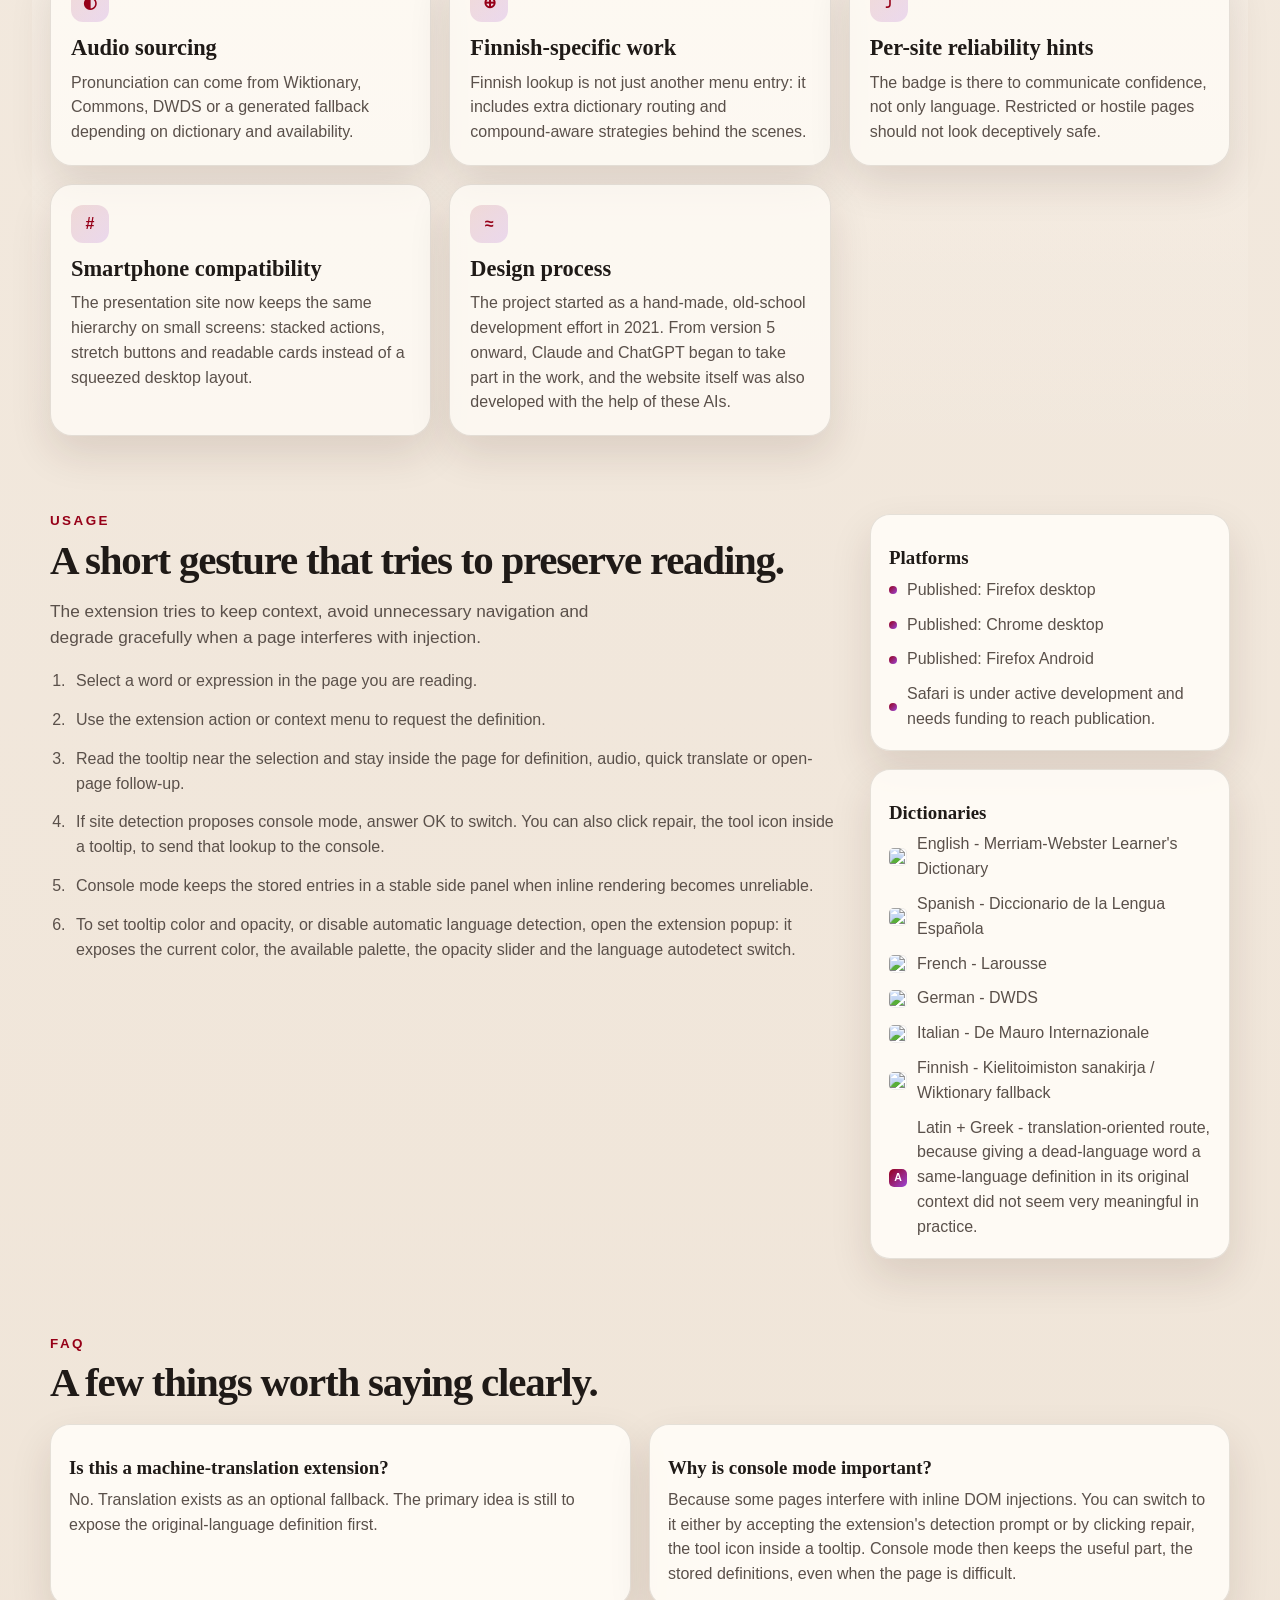
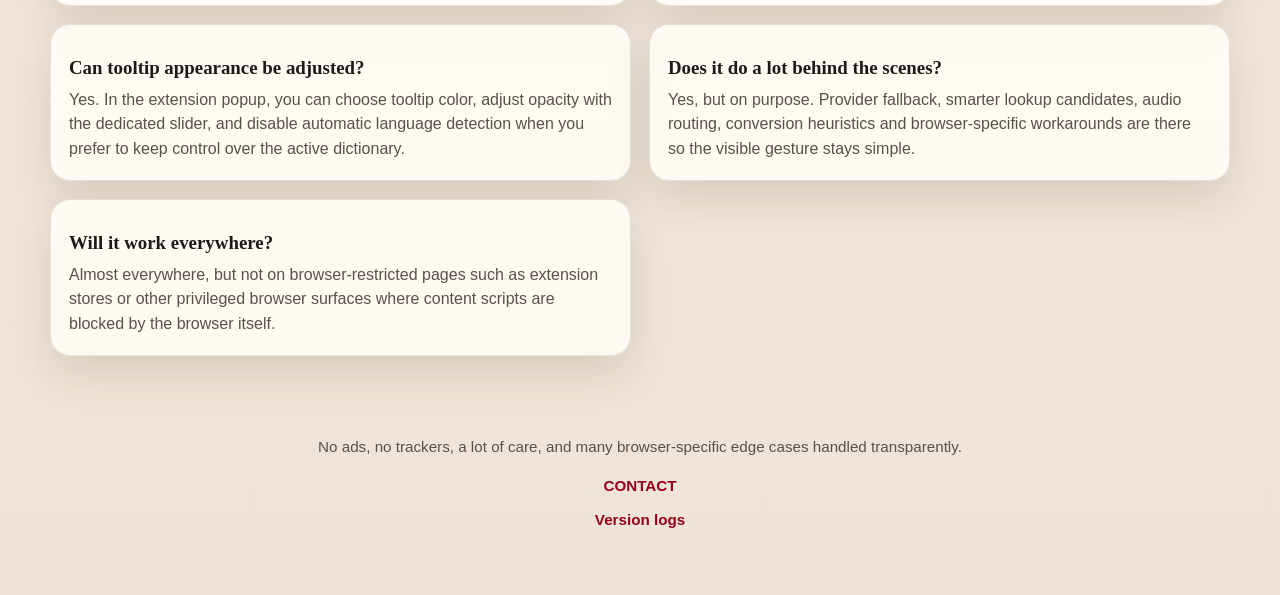
==== commit 785a62ba: "new butons" ====
--- a/index.html
+++ b/index.html
@@ -96,13 +96,13 @@
             <a class="button button-primary" href="#features" id="heroPrimaryCta">Explore features</a>
             <a class="button button-secondary" href="#usage" id="heroSecondaryCta">See the flow</a>
           </div>
+          <p class="store-install-label">Install : </p>
           <div class="store-links" aria-label="Store links">
             <a class="store-pill store-pill-chrome" id="storeChromeLink" href="https://chromewebstore.google.com/detail/not-a-translator/oinpadiakgoonogncokelpgpoiiemcpo?hl=en" target="_blank" rel="noopener noreferrer">
               <span class="store-pill-icon" aria-hidden="true">
                 <span class="store-logo store-logo-chrome"></span>
               </span>
               <span class="store-pill-copy">
-                <span class="store-pill-kicker" id="storeChromeKicker"></span>
                 <span class="store-pill-label" id="storeChromeLabel">Chrome</span>
               </span>
             </a>
@@ -111,7 +111,6 @@
                 <img class="store-logo store-logo-android-image" src="assets/android.png" alt="">
               </span>
               <span class="store-pill-copy">
-                <span class="store-pill-kicker" id="storeAndroidKicker"></span>
                 <span class="store-pill-label" id="storeAndroidLabel">Ffox Android</span>
               </span>
             </a>
@@ -120,7 +119,6 @@
                 <img class="store-logo-image store-logo-firefox-image" src="assets/ffox-install.jpg" alt="">
               </span>
               <span class="store-pill-copy">
-                <span class="store-pill-kicker" id="storeFirefoxKicker"></span>
                 <span class="store-pill-label" id="storeFirefoxLabel">Firefox</span>
               </span>
             </a>
--- a/site.css
+++ b/site.css
@@ -444,6 +444,11 @@
   margin: 28px 0 24px;
 }
 
+.store-install-label {
+  margin: 0 0 8px;
+  font-weight: 700;
+}
+
 .store-links {
   display: grid;
   grid-template-columns: repeat(4, minmax(0, 1fr));
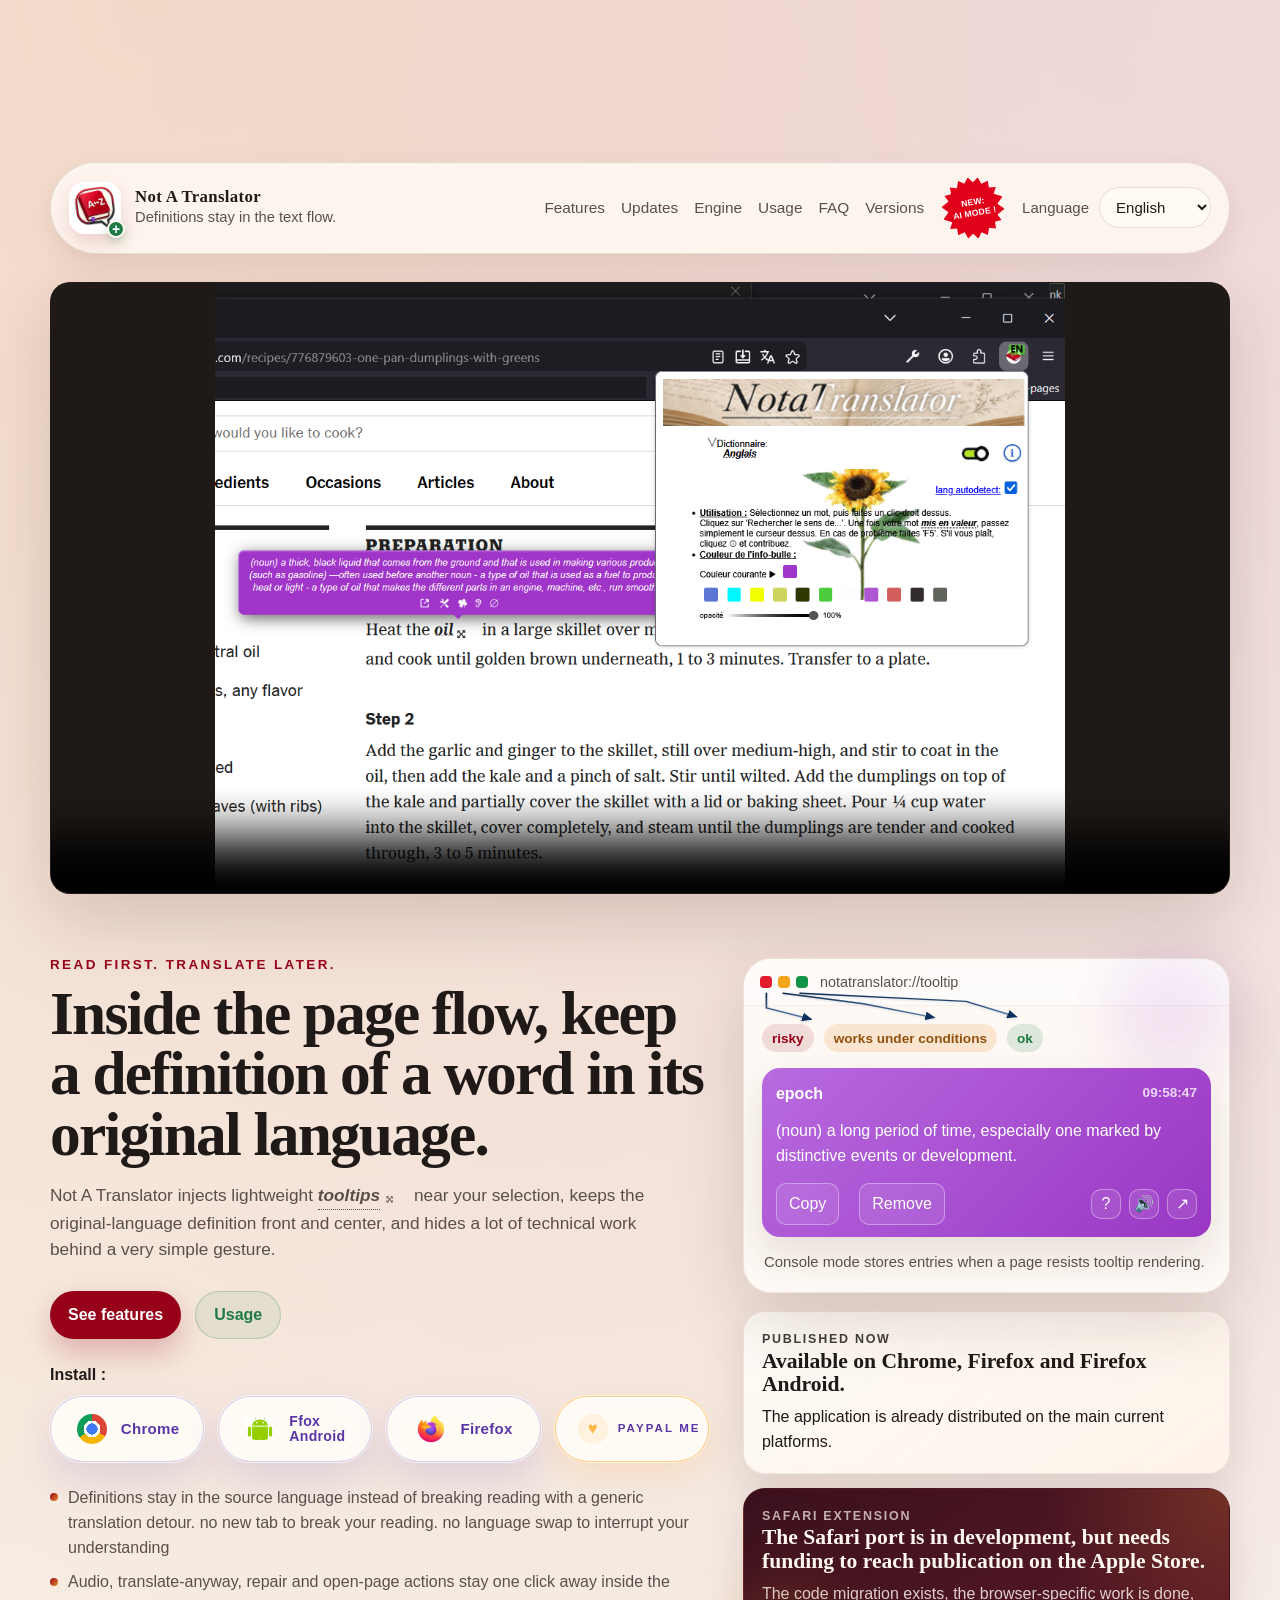
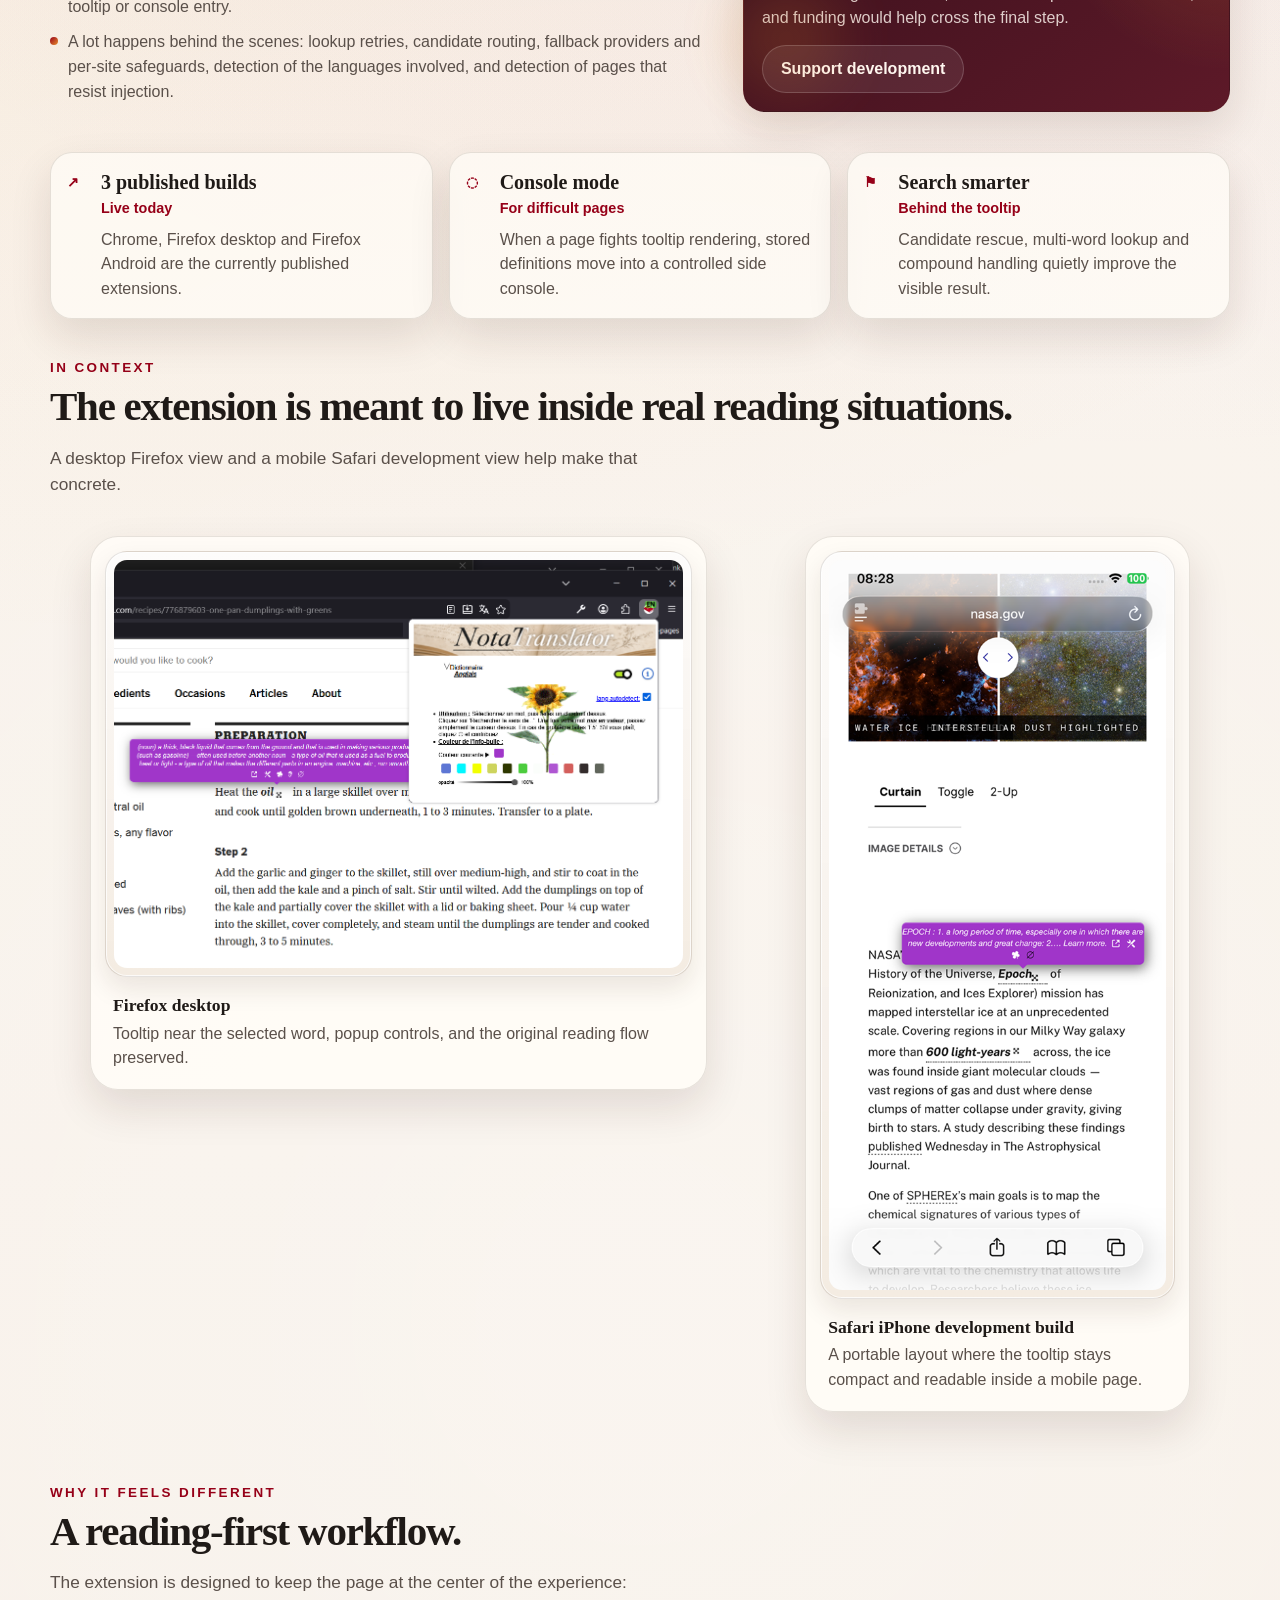
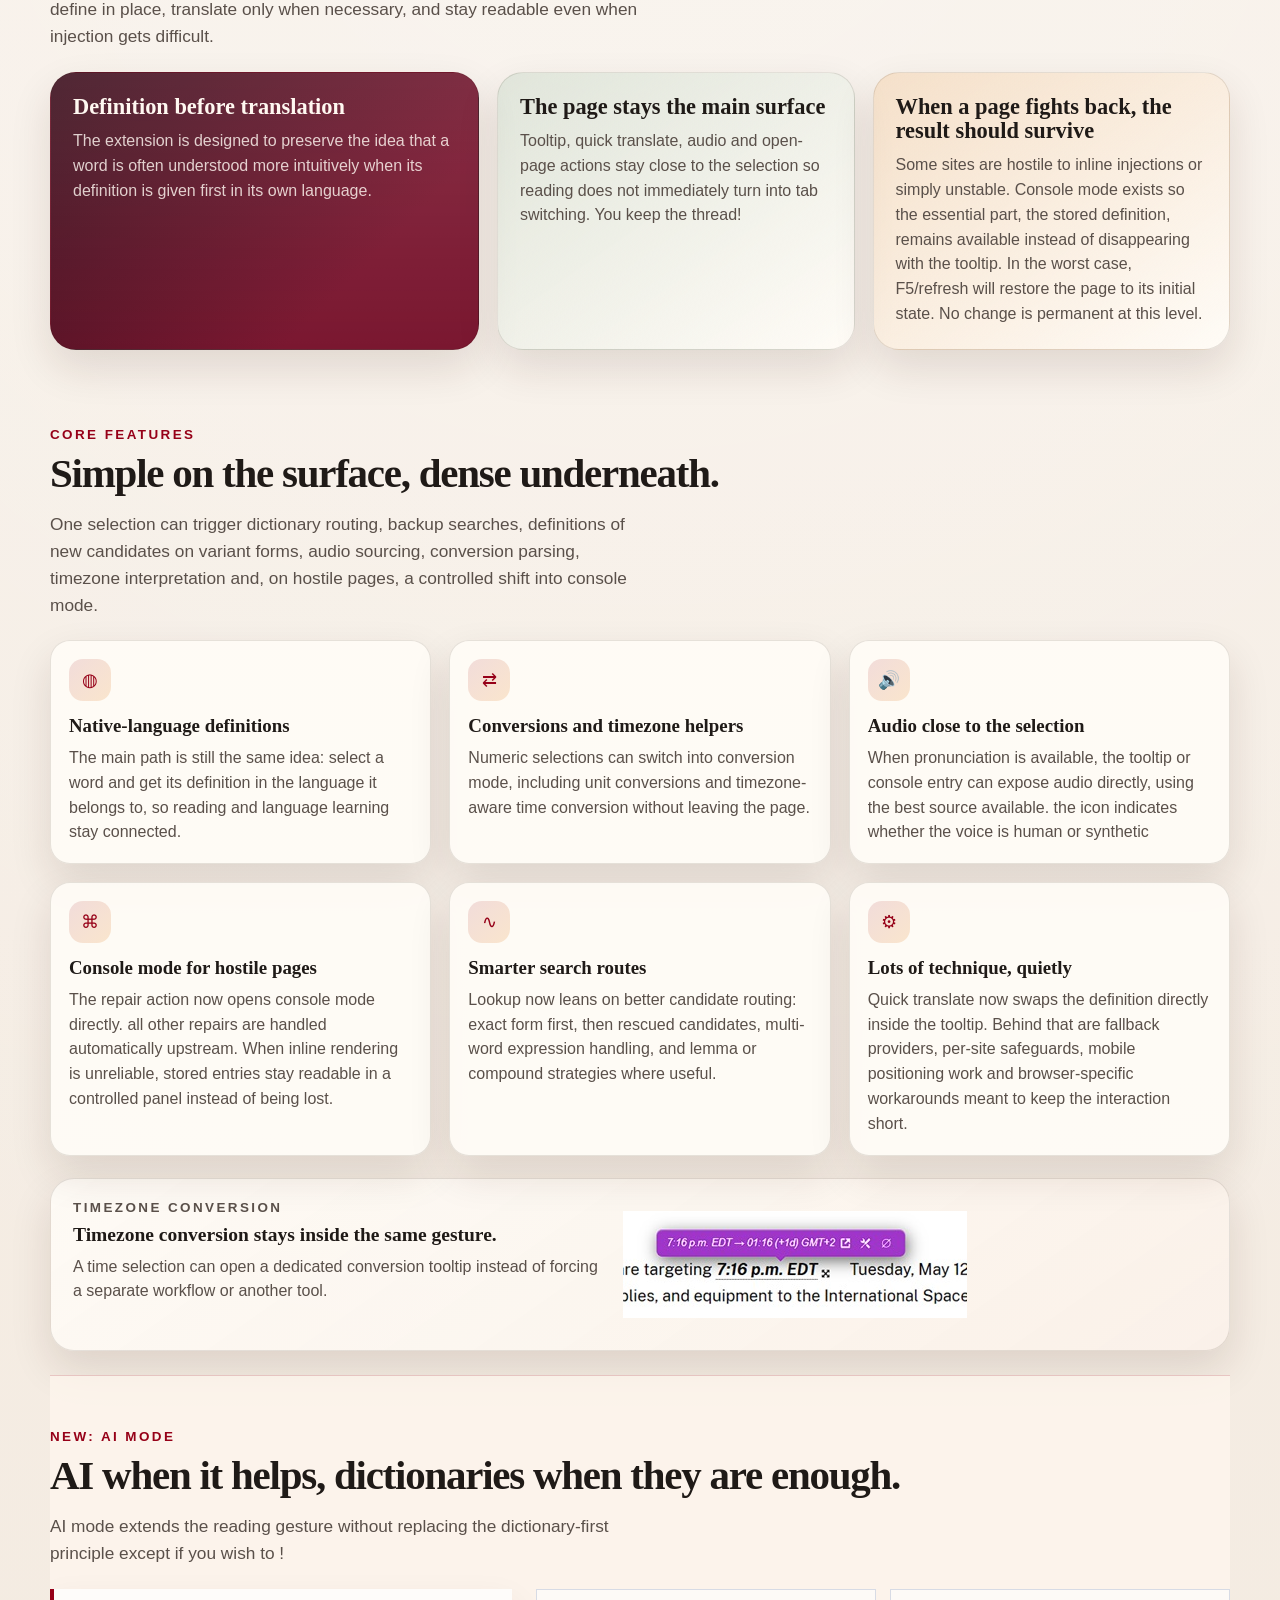
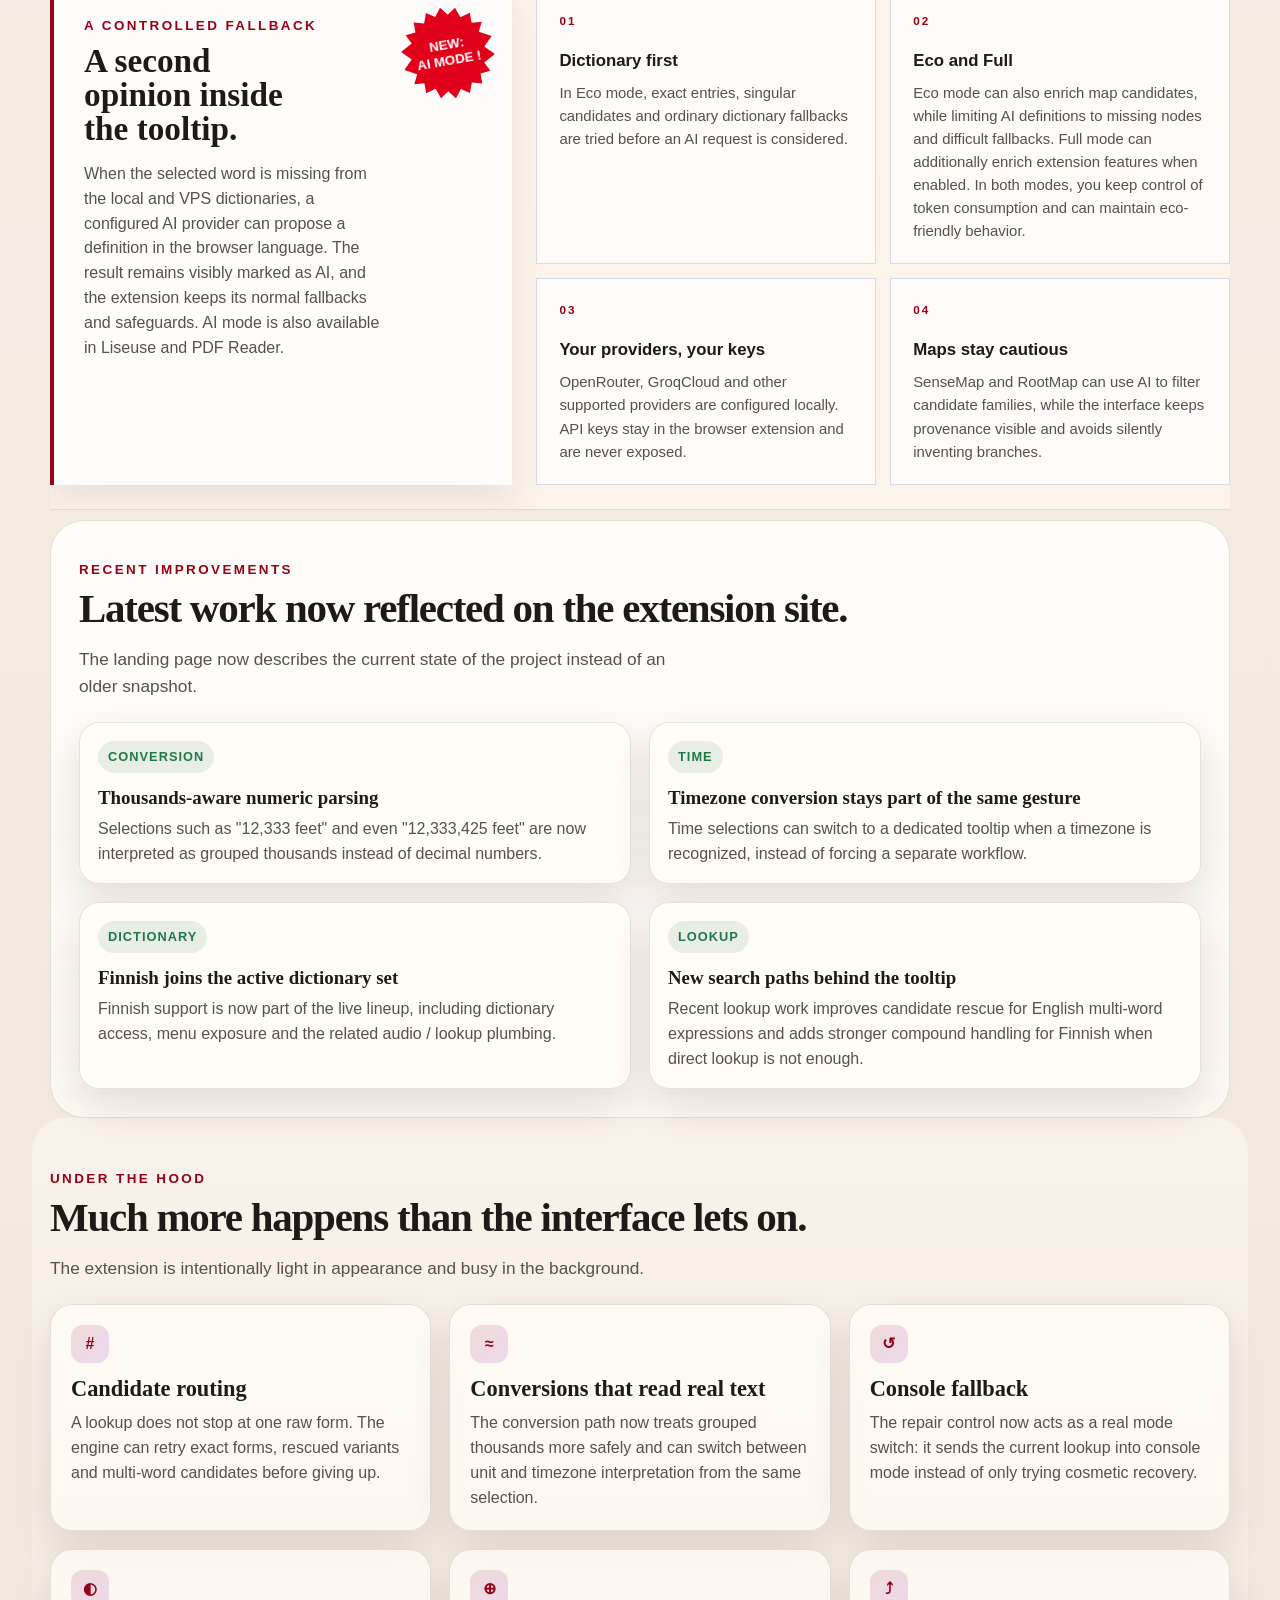
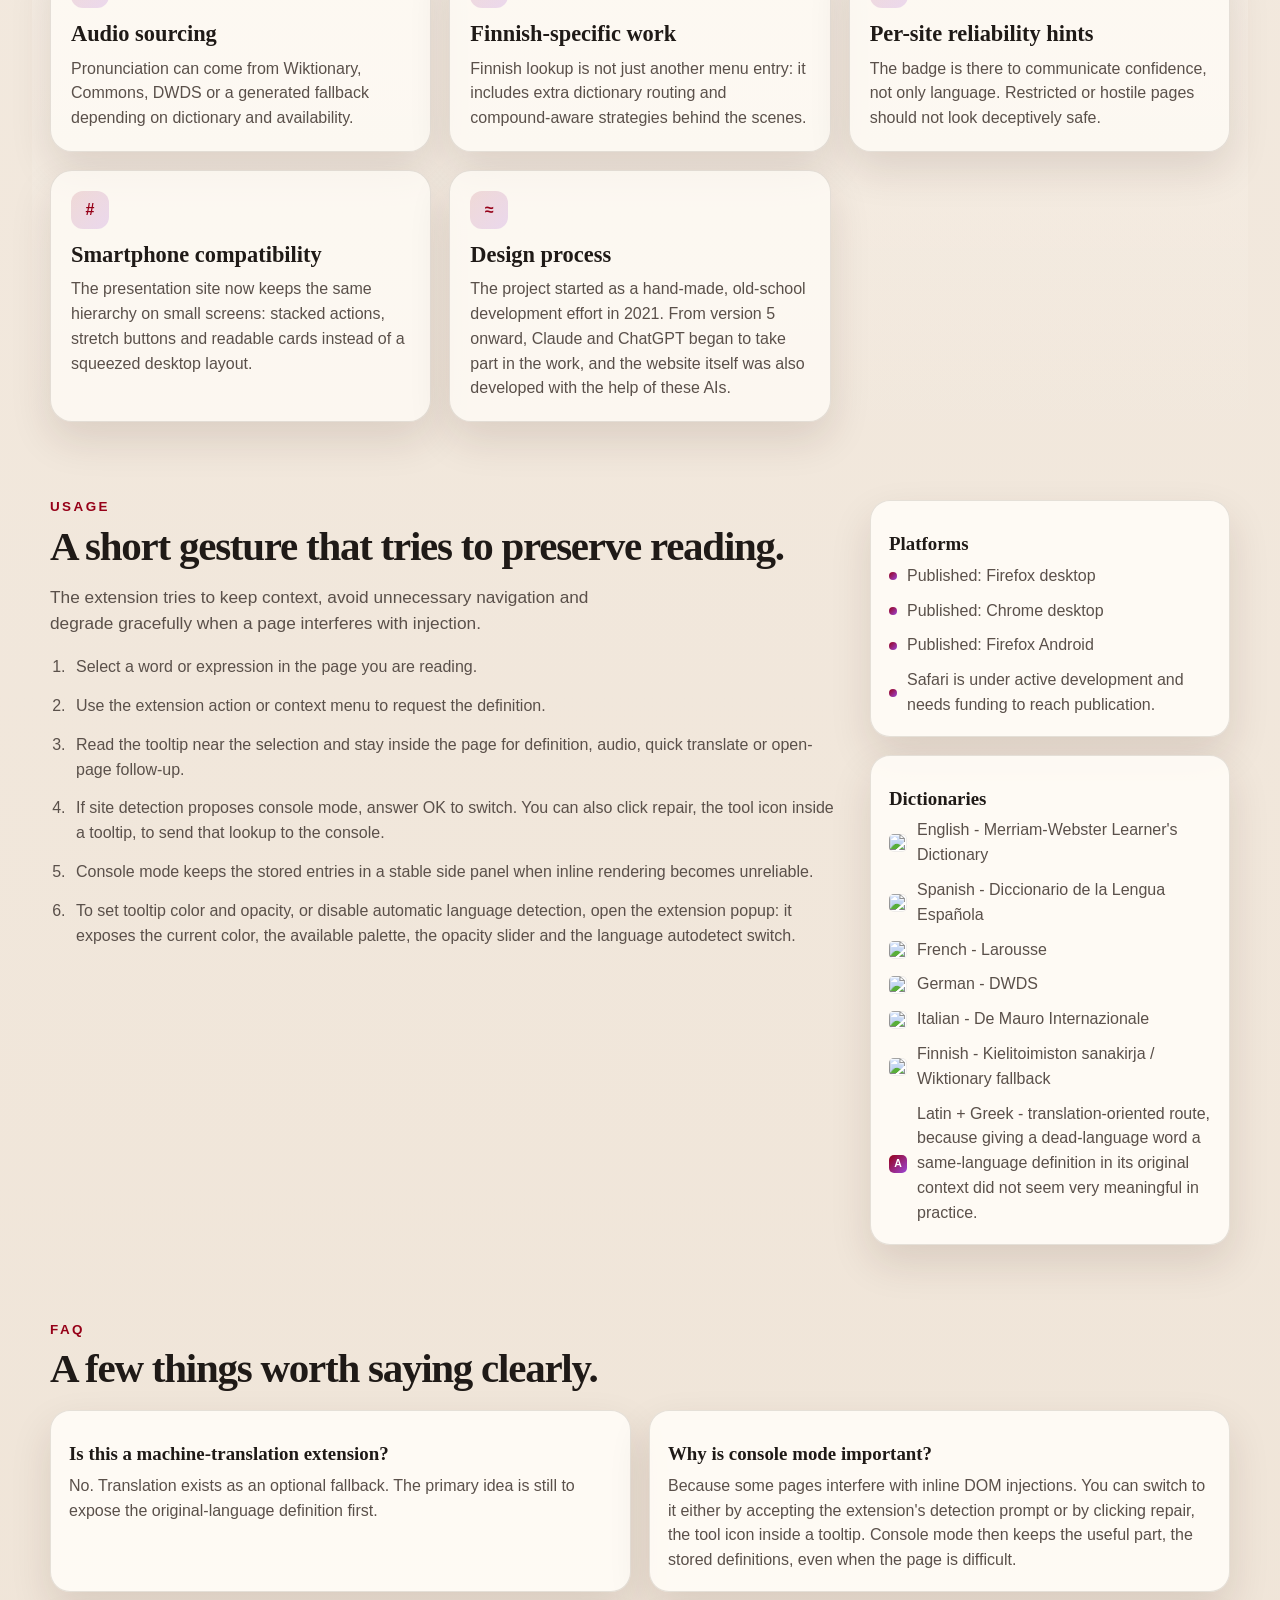
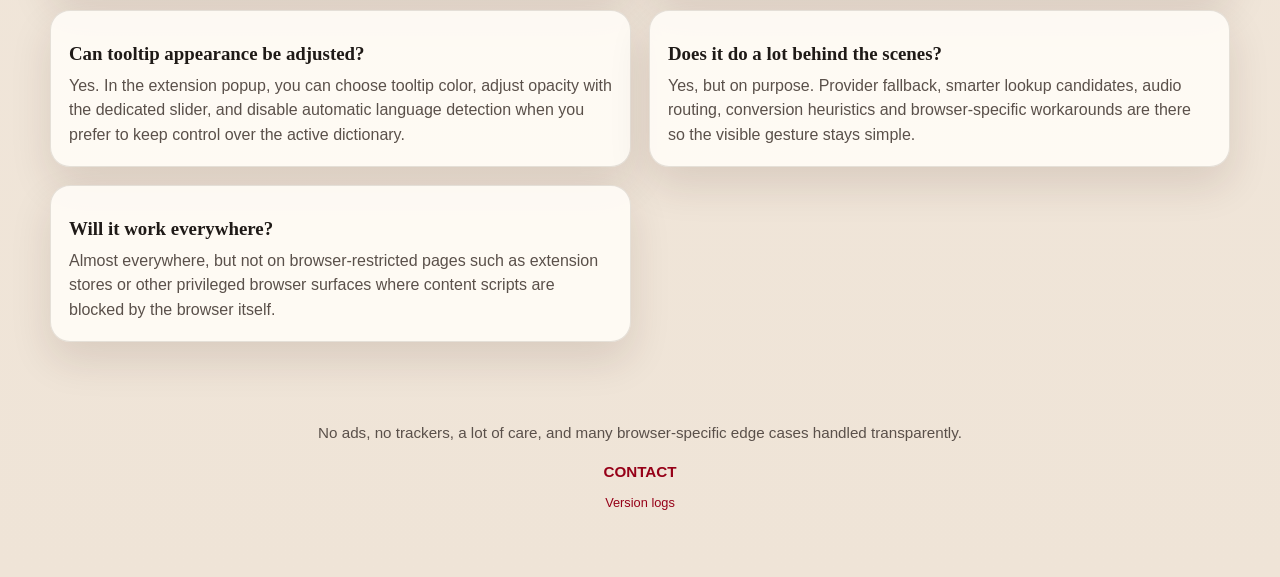
==== commit e83241bf: "versions butons" ====
--- a/index.html
+++ b/index.html
@@ -30,7 +30,7 @@
         <a href="#engine" id="navEngine">Engine</a>
         <a href="#usage" id="navUsage">Usage</a>
         <a href="#faq" id="navFaq">FAQ</a>
-        <a class="nav-versions" href="version-logs.html" data-i18n="site.nav.versionLogs">Version logs</a>
+        <a href="version-logs.html">Versions</a>
       </nav>
       <a class="top-ai-badge" href="#ai-mode" aria-label="New AI mode">
         <span class="stamp-lines">
@@ -299,7 +299,6 @@
           <p class="eyebrow" id="updatesEyebrow">Recent improvements</p>
           <h2 id="updatesTitle">Latest work now reflected on the extension site.</h2>
           <p id="updatesLead">The landing page now describes the current state of the project instead of an older snapshot.</p>
-          <p><a class="version-logs-link" href="version-logs.html" data-i18n="site.nav.versionLogs">Version logs</a></p>
         </div>
         <div class="update-list" id="updateList"></div>
       </section>
@@ -346,7 +345,7 @@
     <footer class="footer">
       <p id="footerLine">No ads, no trackers, a lot of care, and many browser-specific edge cases handled quietly.</p>
       <p class="footer-contact"><a id="contactLabel" href="mailto:masquages-magie0r@icloud.com">Contact</a></p>
-      <p class="footer-contact"><a href="version-logs.html" data-i18n="site.nav.versionLogs">Version logs</a></p>
+      <p class="footer-contact footer-versions"><a href="version-logs.html" data-i18n="site.nav.versionLogs">Version logs</a></p>
     </footer>
   </div>
   <script src="site.js"></script>
--- a/site.css
+++ b/site.css
@@ -146,18 +146,6 @@
   font-size: 0.96rem;
 }
 
-.topnav .nav-versions {
-  display: inline-flex;
-  align-items: center;
-  min-height: 44px;
-  padding: 6px 12px;
-  border: 1px solid currentColor;
-  border-radius: 999px;
-  color: var(--accent);
-  font-weight: 700;
-  text-decoration: none;
-}
-
 .topnav a:hover,
 .topnav a:focus-visible {
   color: var(--accent);
@@ -1339,11 +1327,12 @@
   font-weight: 700;
 }
 
-.version-logs-link {
-  color: var(--accent);
-  font-weight: 700;
-  text-decoration: underline;
-  text-underline-offset: 4px;
+.footer-versions {
+  font-size: 0.8rem;
+}
+
+.footer-versions a {
+  font-weight: 400;
 }
 
 @media (max-width: 1024px) {
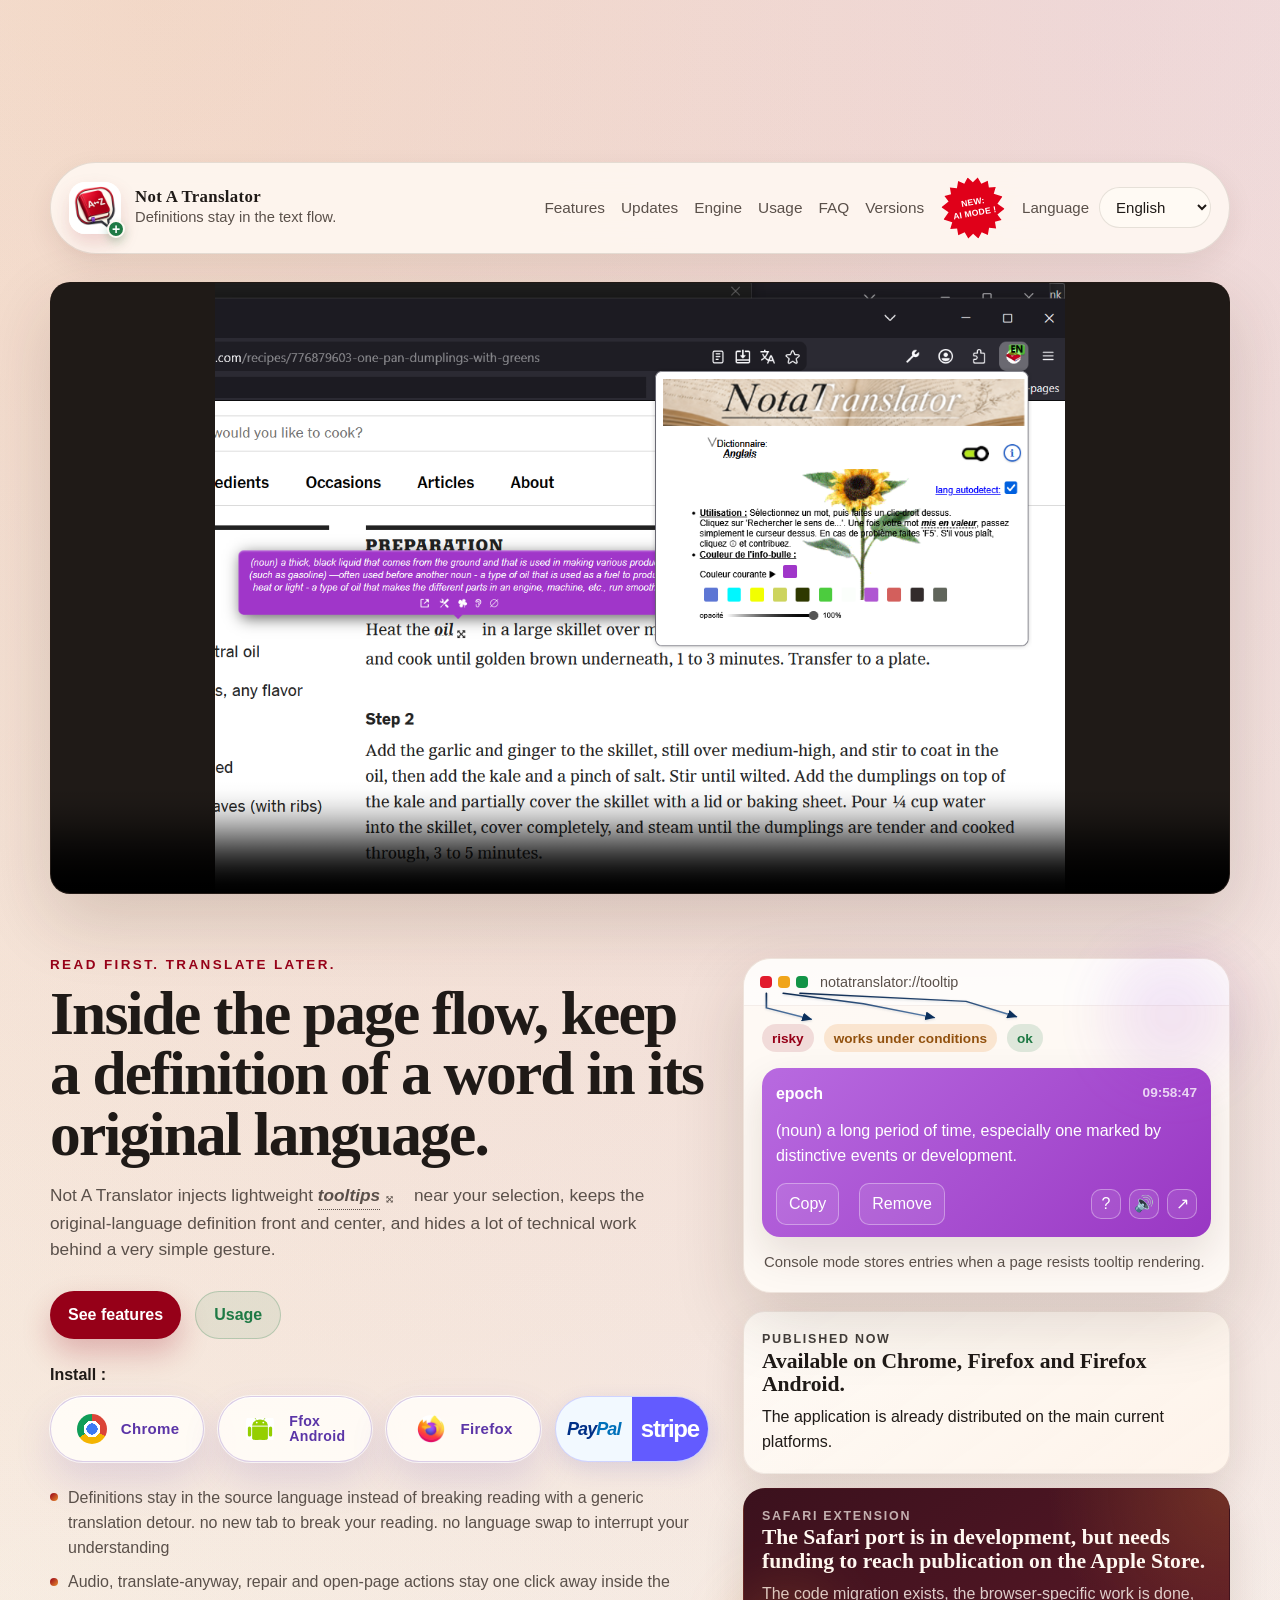
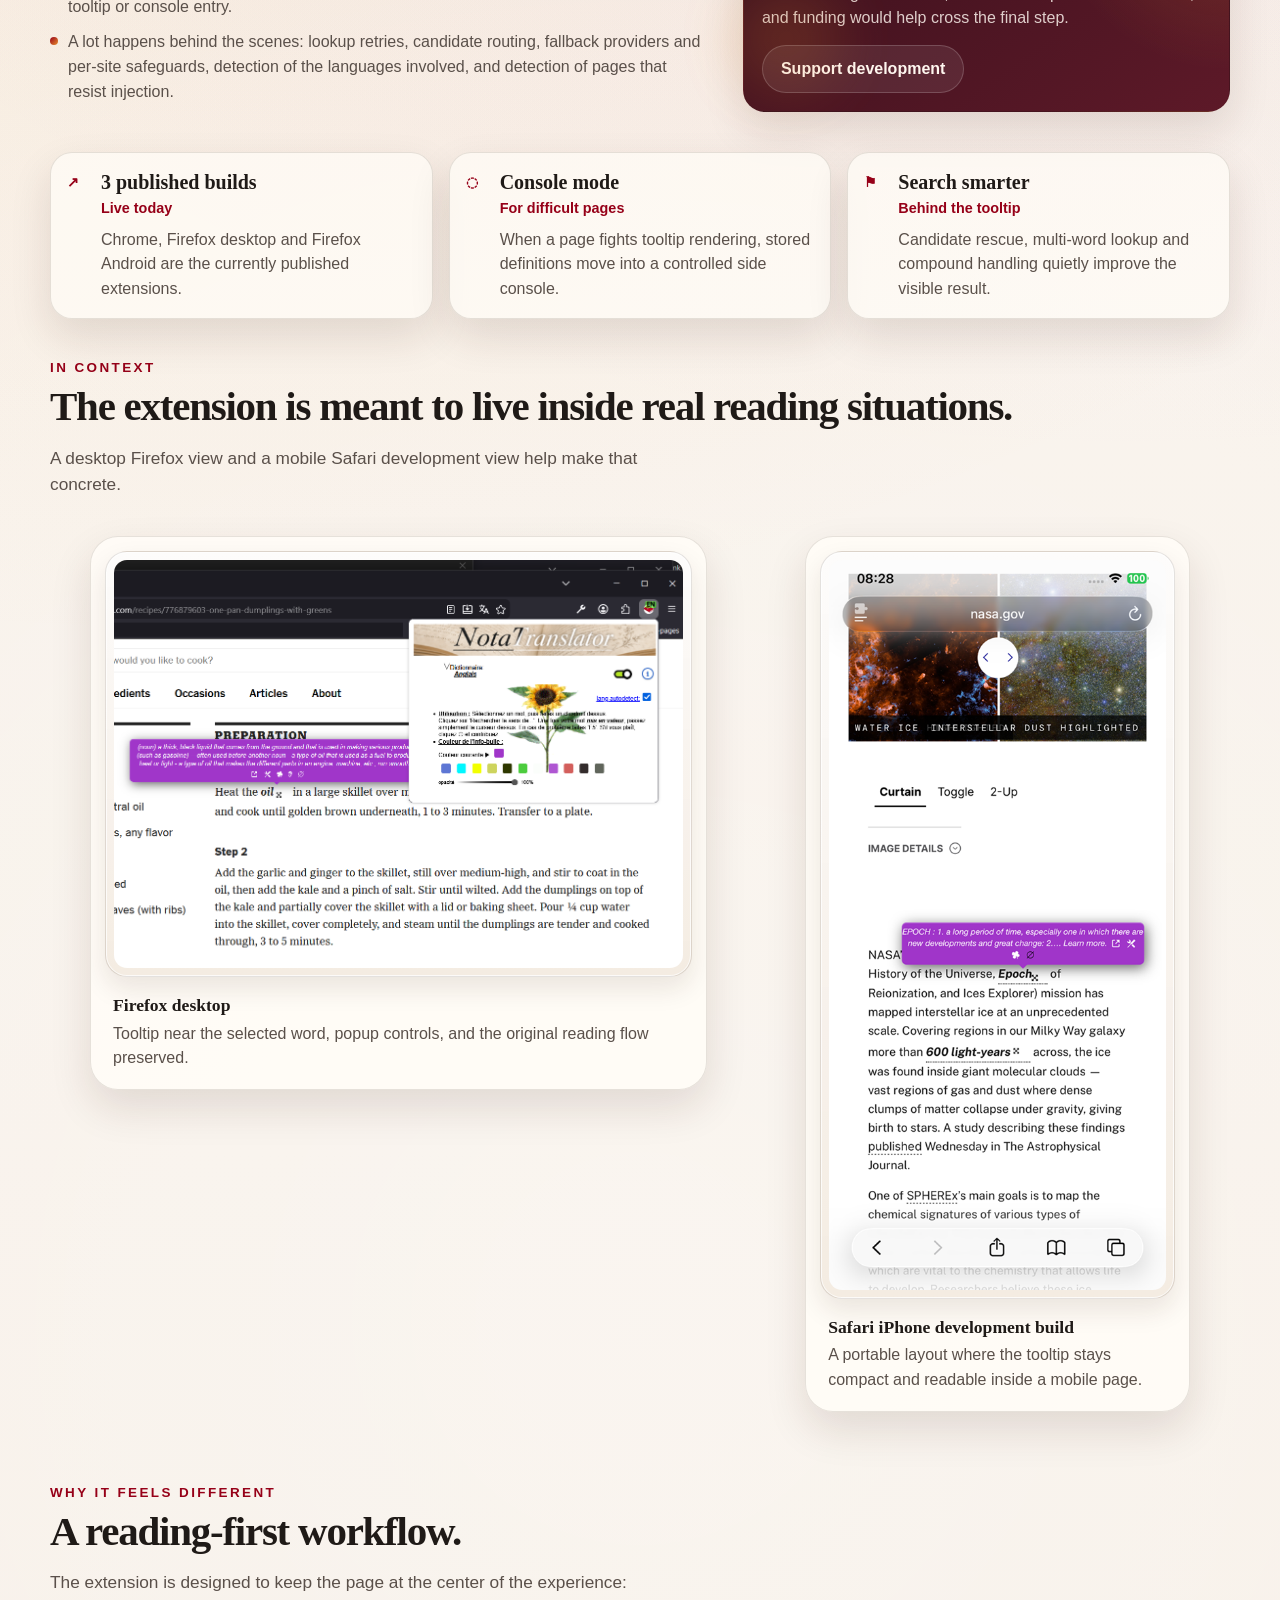
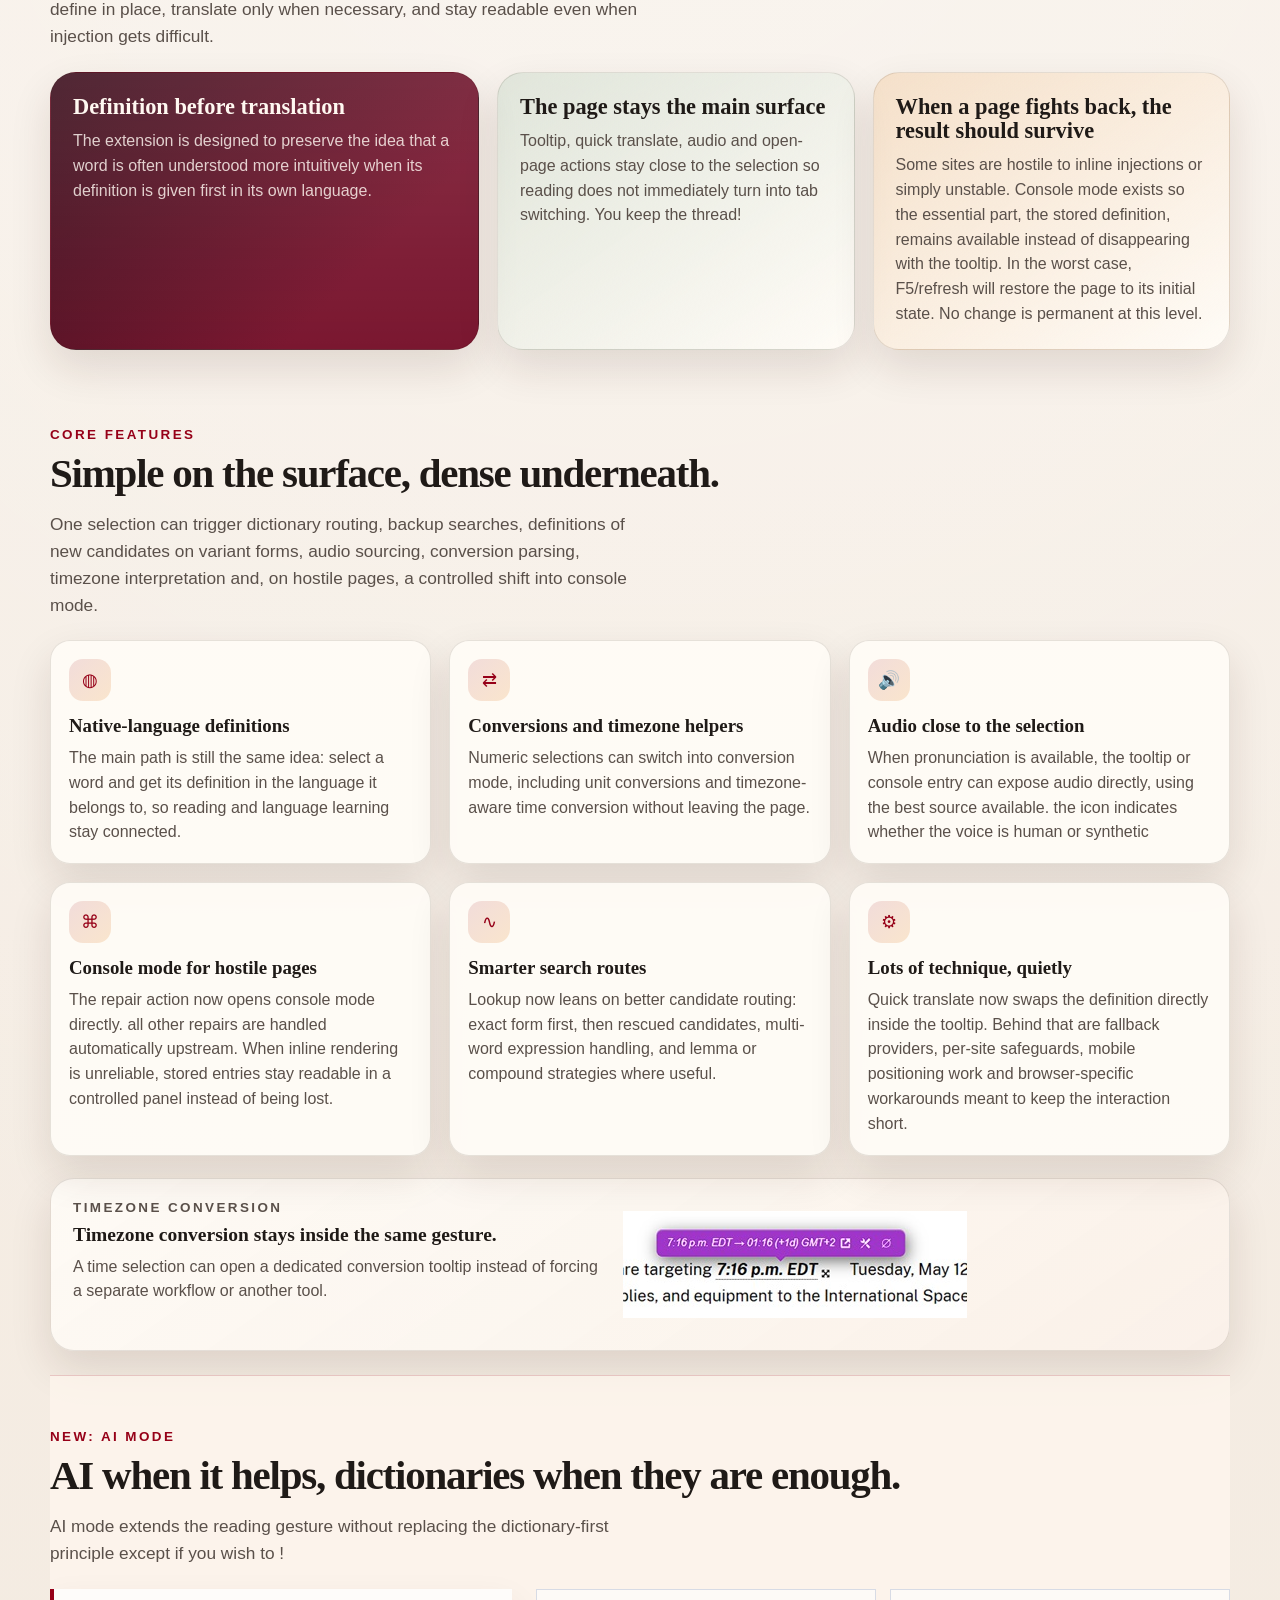
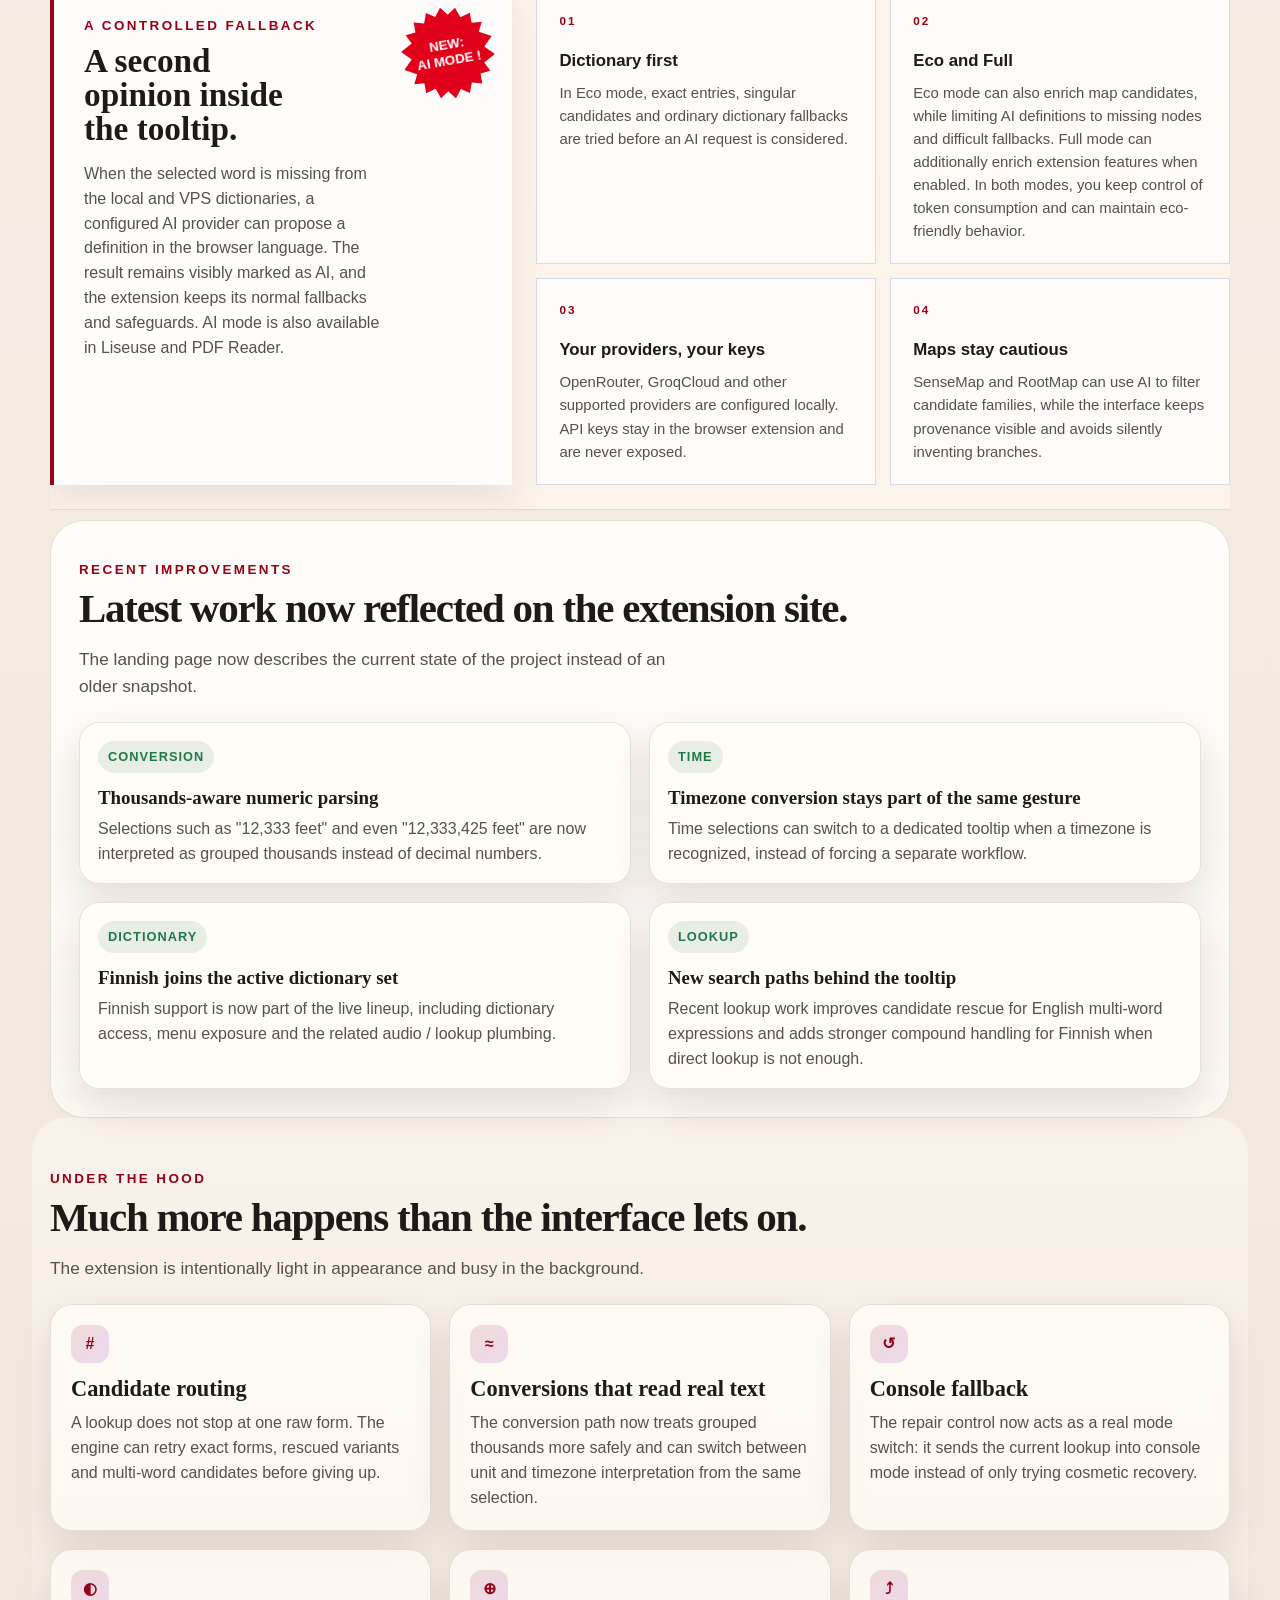
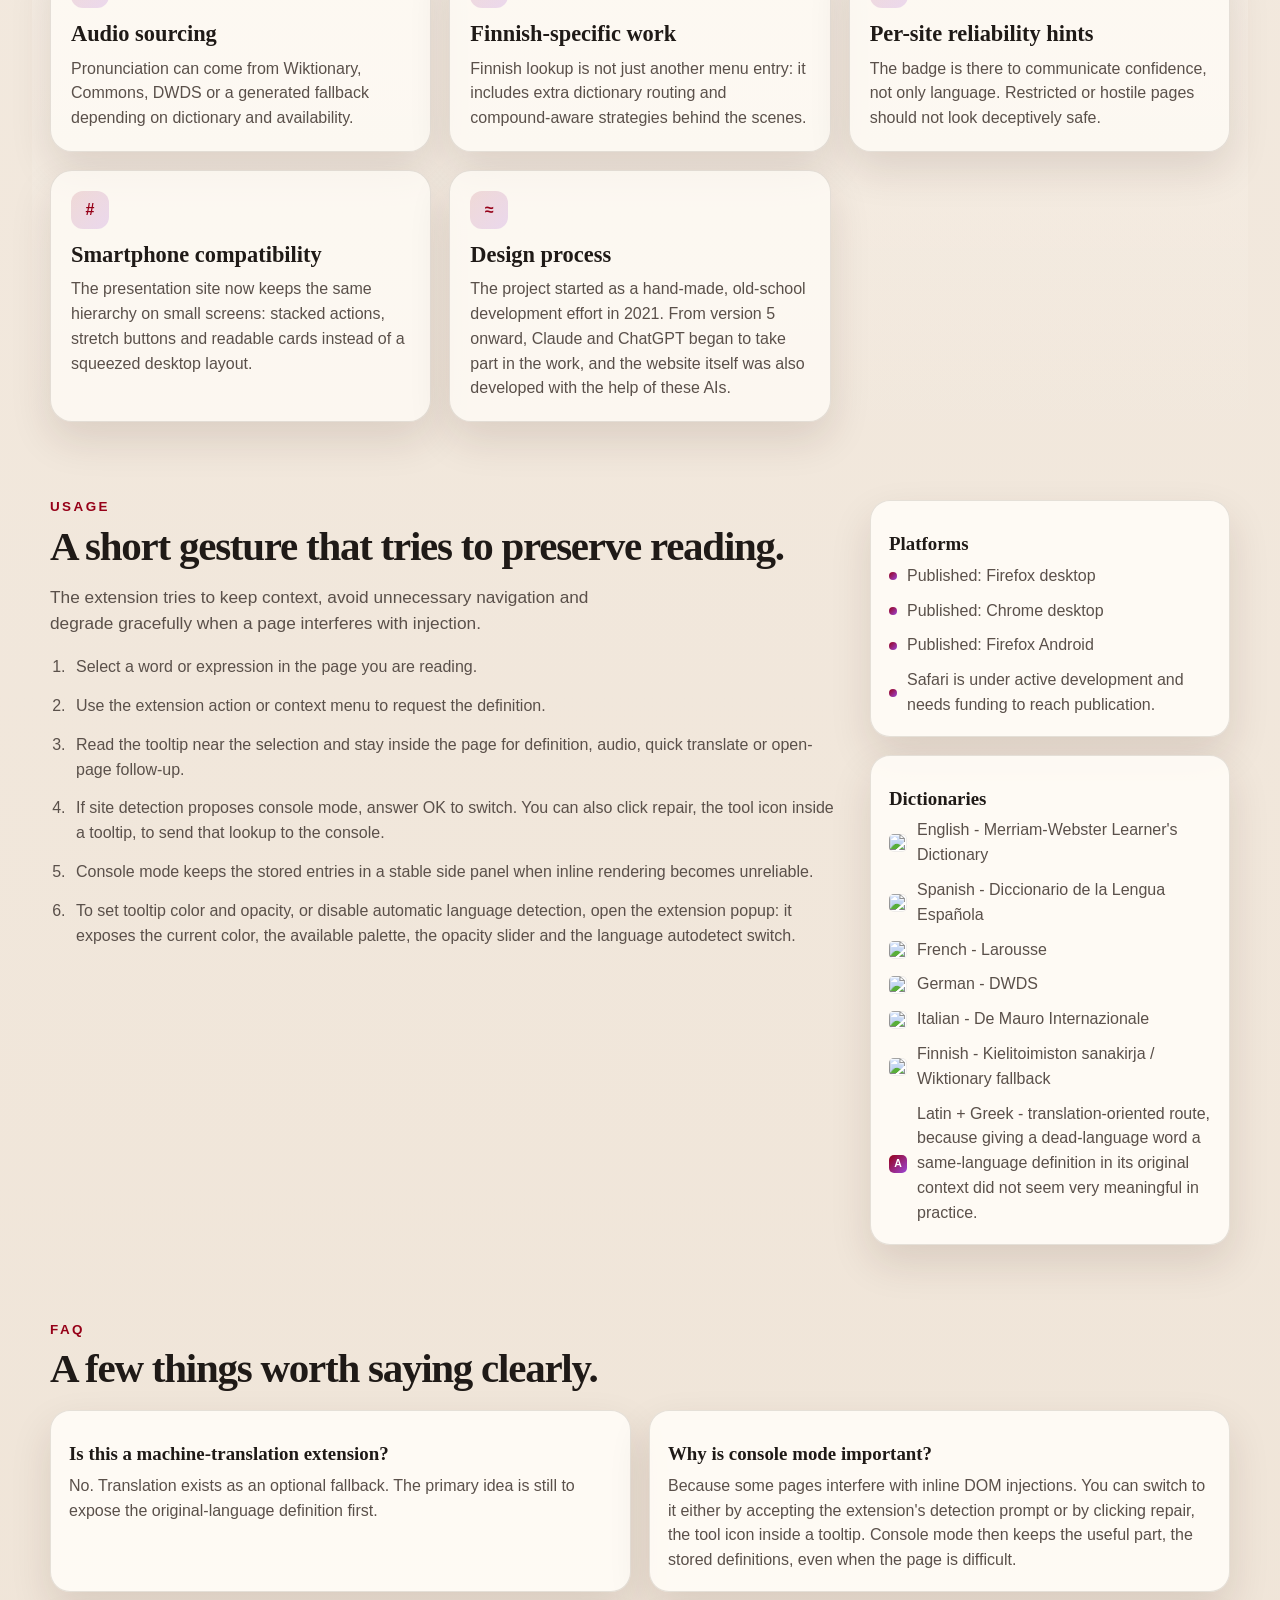
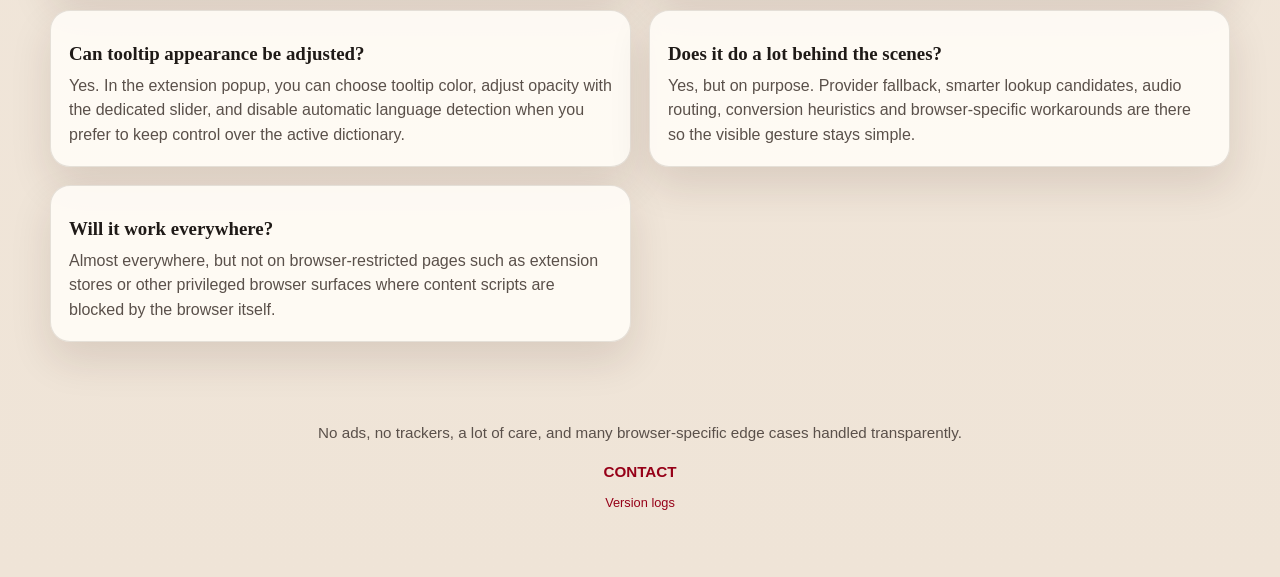
==== commit 9180fff1: "stripe" ====
--- a/index.html
+++ b/index.html
@@ -122,15 +122,10 @@
                 <span class="store-pill-label" id="storeFirefoxLabel">Firefox</span>
               </span>
             </a>
-            <a class="store-pill store-pill-support" href="https://paypal.me/notatranslator" target="_blank" rel="noopener noreferrer">
-              <span class="store-pill-icon" aria-hidden="true">
-                <span class="store-logo store-logo-heart"></span>
-              </span>
-              <span class="store-pill-copy">
-                <span class="store-pill-kicker" id="storePaypalKicker">PayPal Me</span>
-                <span class="store-pill-label" id="storePaypalLabel"></span>
-              </span>
-            </a>
+            <div class="support-split">
+              <a class="support-half support-paypal" href="https://paypal.me/notatranslator" target="_blank" rel="noopener noreferrer" aria-label="PayPal"><span class="support-wordmark support-wordmark-paypal" aria-hidden="true">Pay<span>Pal</span></span></a>
+              <a class="support-half support-stripe" href="donate.html" aria-label="Stripe"><span class="support-wordmark support-wordmark-stripe" aria-hidden="true">stripe</span></a>
+            </div>
           </div>
           <ul class="hero-points" id="heroPoints"></ul>
         </div>
--- a/site.css
+++ b/site.css
@@ -516,6 +516,39 @@
     0 12px 28px rgba(255, 174, 68, 0.18);
 }
 
+.support-split {
+  display: grid;
+  grid-template-columns: minmax(0, 1fr) minmax(0, 1fr);
+  min-width: 0;
+  min-height: 66px;
+  border: 1px solid rgba(99, 91, 255, 0.24);
+  border-radius: 999px;
+  background: #f2f9ff;
+  box-shadow: 0 8px 22px rgba(75, 67, 180, 0.14);
+}
+
+.support-half {
+  display: flex;
+  align-items: center;
+  justify-content: center;
+  min-width: 0;
+  padding: 10px 4px;
+  font-size: 0.85rem;
+  font-weight: 700;
+  text-decoration: none;
+  transition: background-color 160ms ease, box-shadow 160ms ease;
+}
+
+.support-paypal { color: #003087; border-radius: 999px 0 0 999px; }
+.support-stripe { color: #fff; background: #635bff; border-radius: 0 999px 999px 0; }
+.support-paypal:hover { background: #e0f1ff; }
+.support-stripe:hover { background: #5147e5; }
+.support-half:focus-visible { outline: 3px solid var(--ink); outline-offset: 3px; position: relative; z-index: 1; }
+.support-wordmark { display: block; white-space: nowrap; line-height: 1; font-family: Arial, Helvetica, sans-serif; }
+.support-wordmark-paypal { font-size: 18px; font-weight: 800; font-style: italic; letter-spacing: -0.9px; }
+.support-wordmark-paypal span { color: #0070ba; }
+.support-wordmark-stripe { font-size: 24px; font-weight: 800; letter-spacing: -1.2px; }
+
 .store-pill-icon {
   display: inline-flex;
   align-items: center;
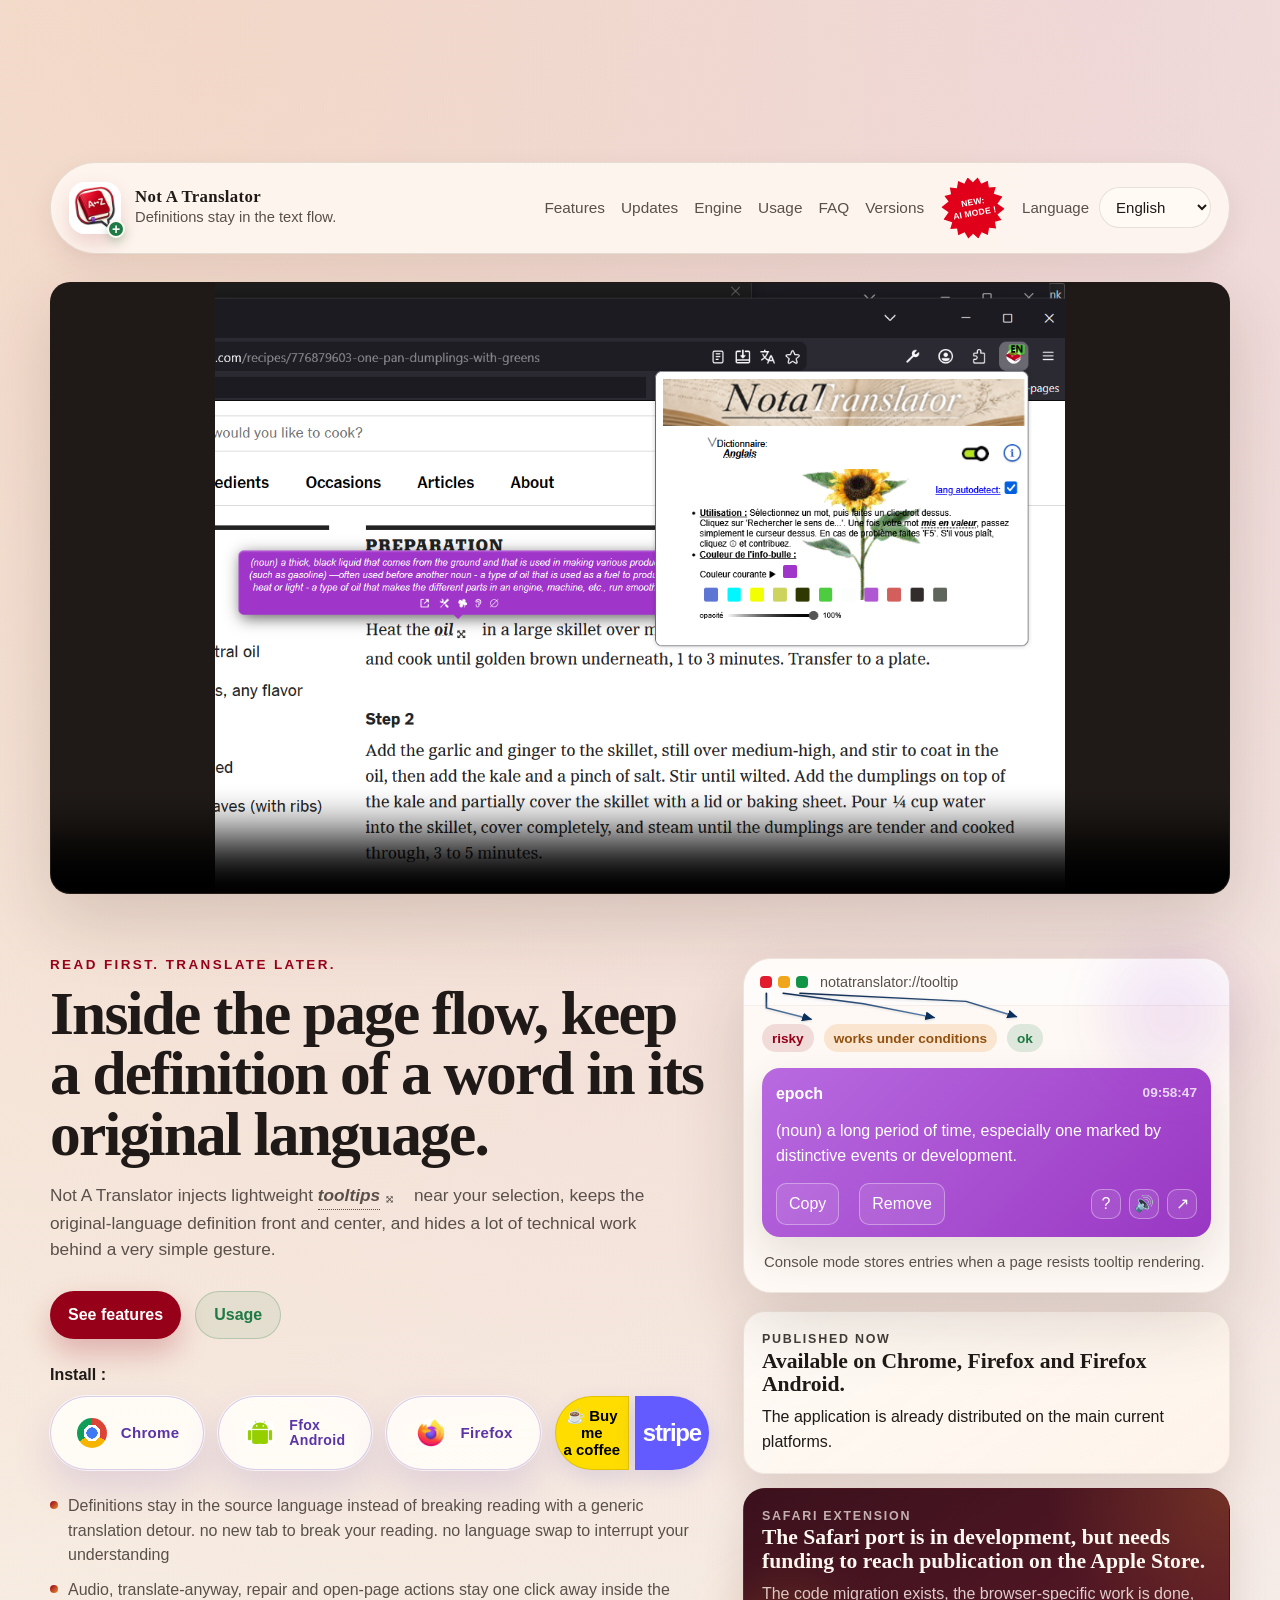
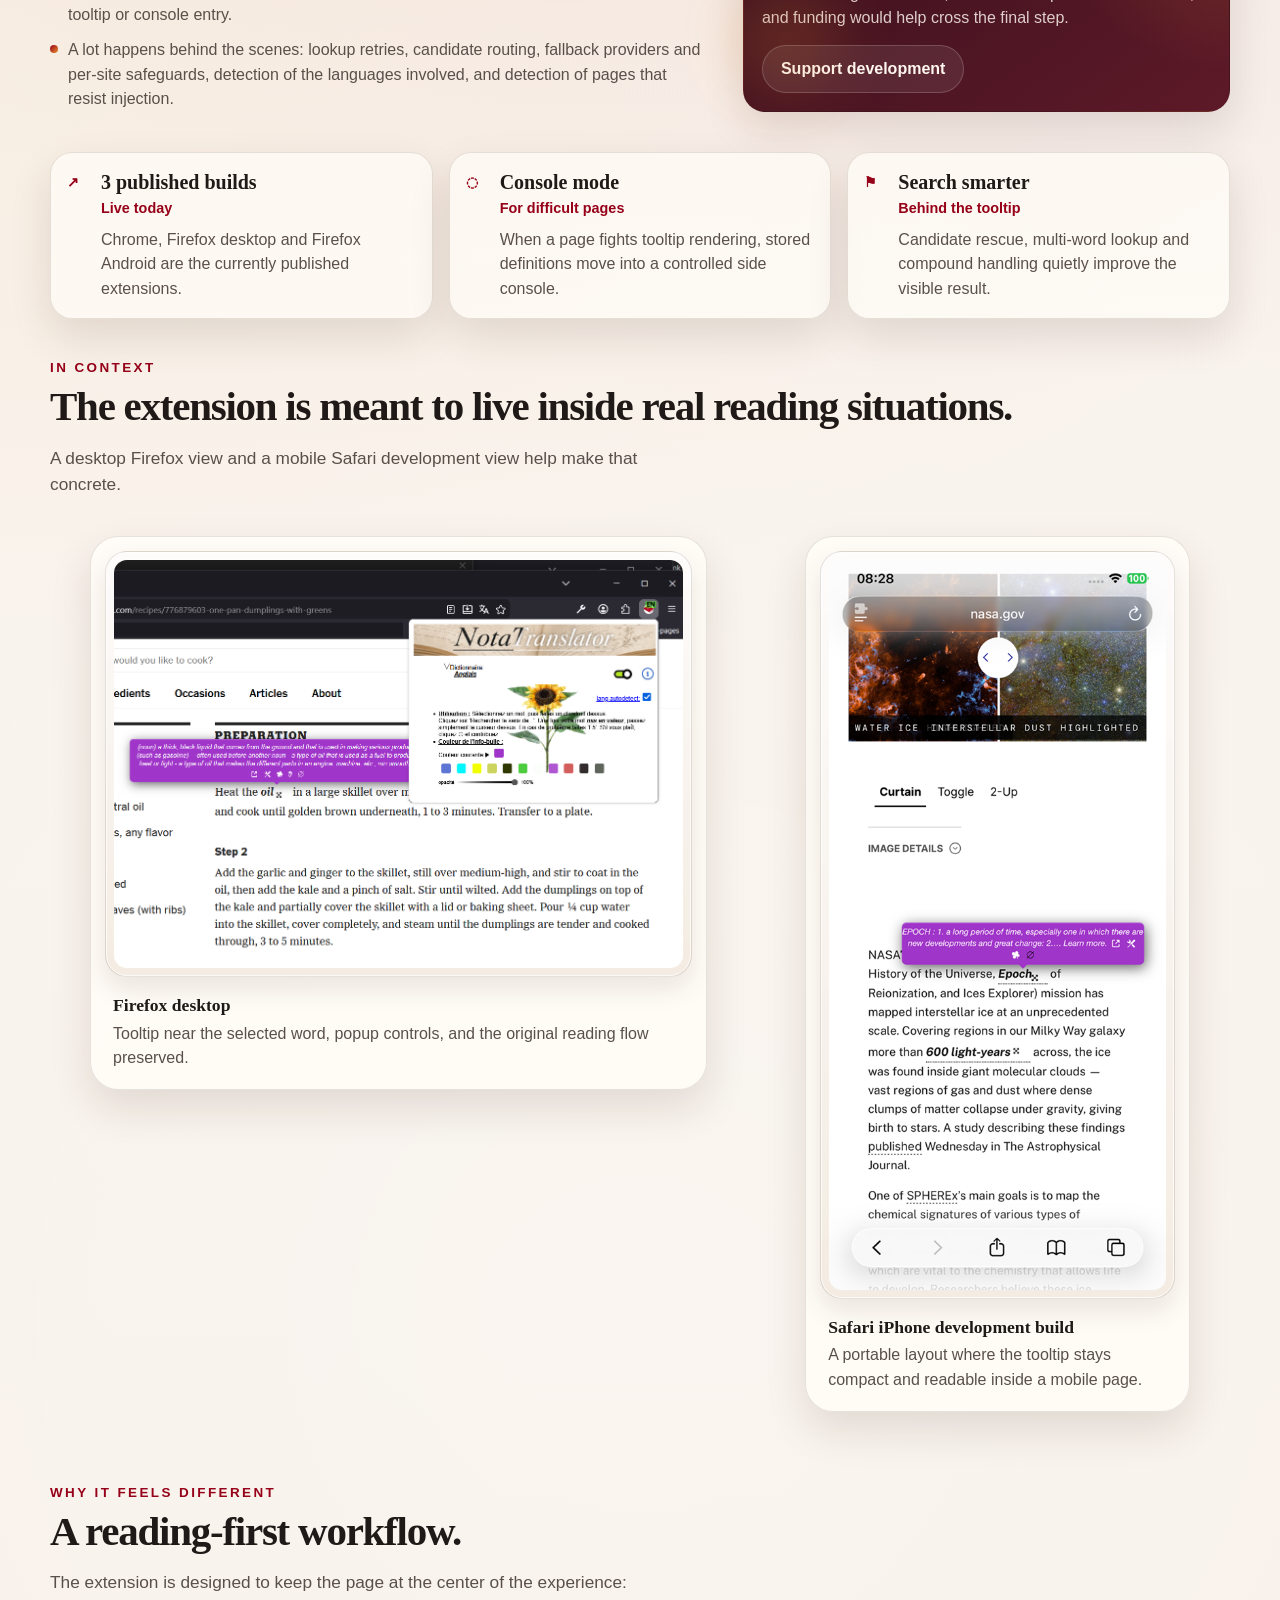
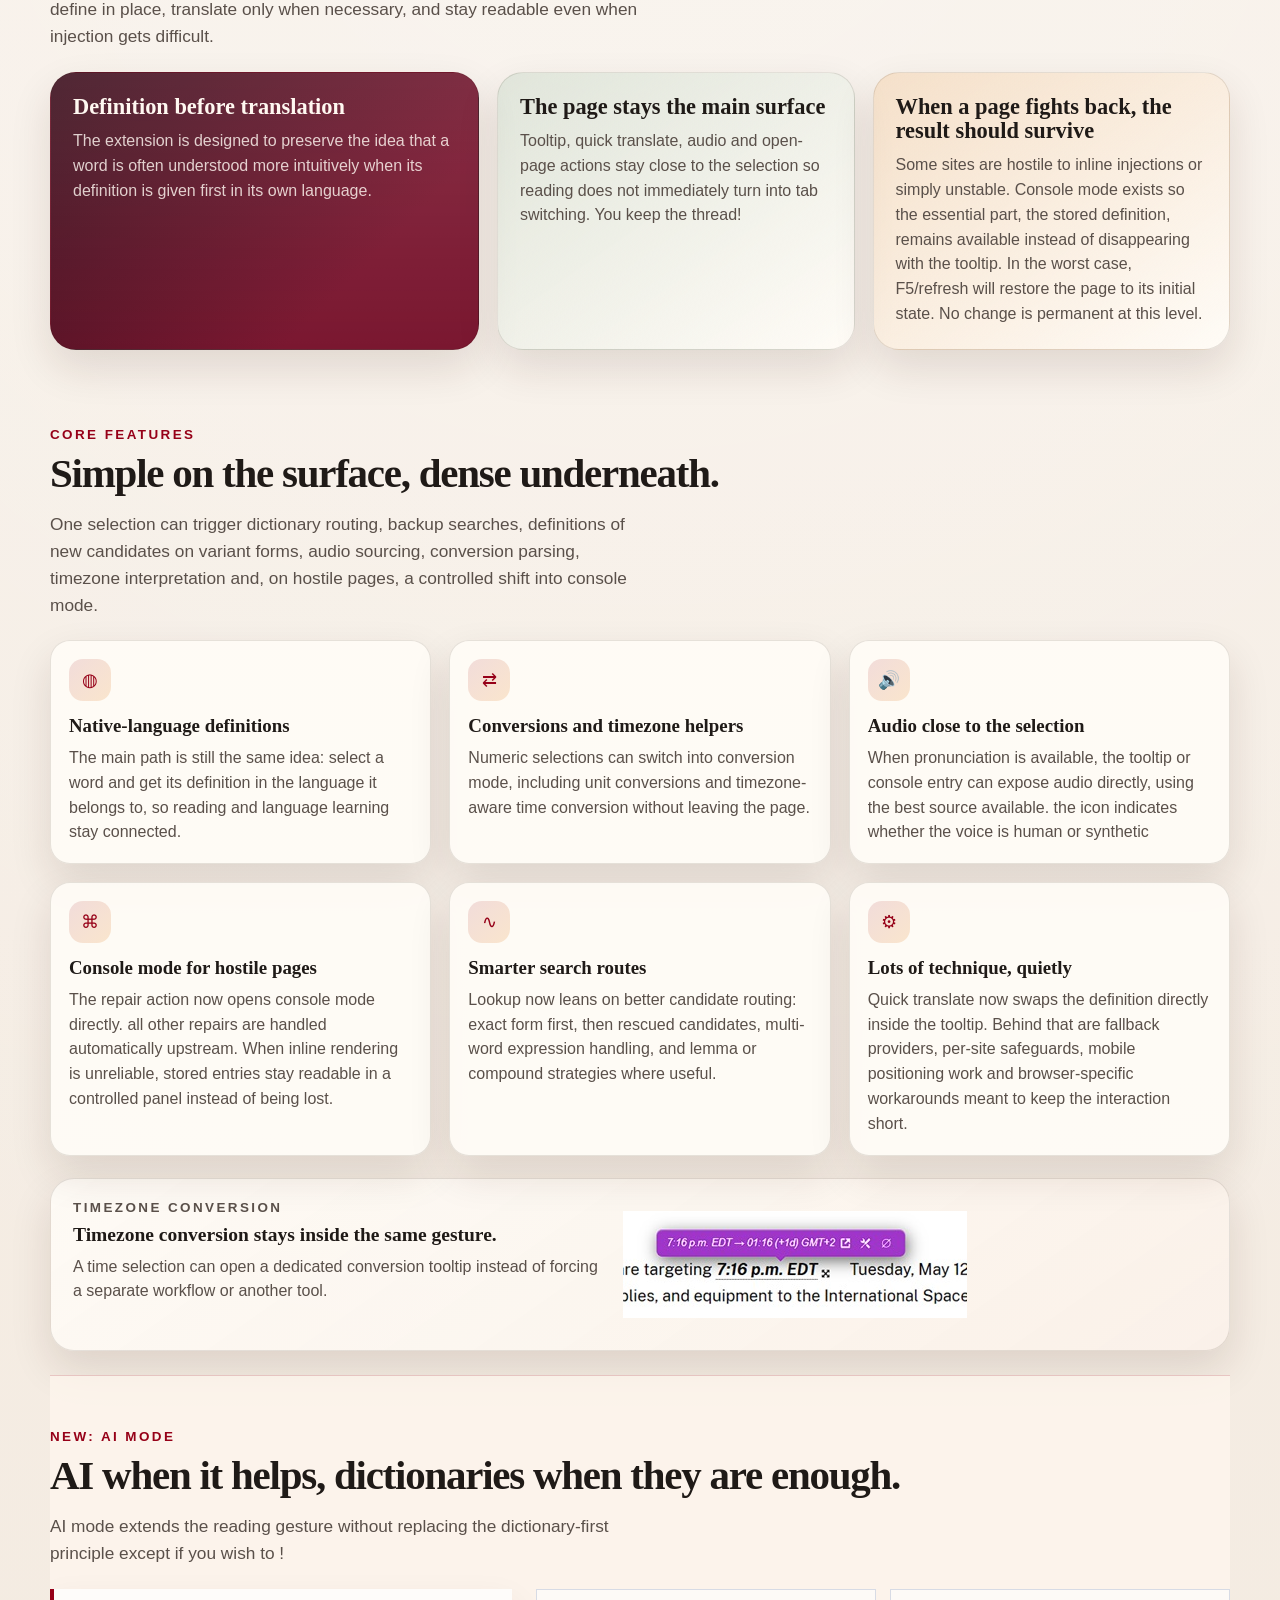
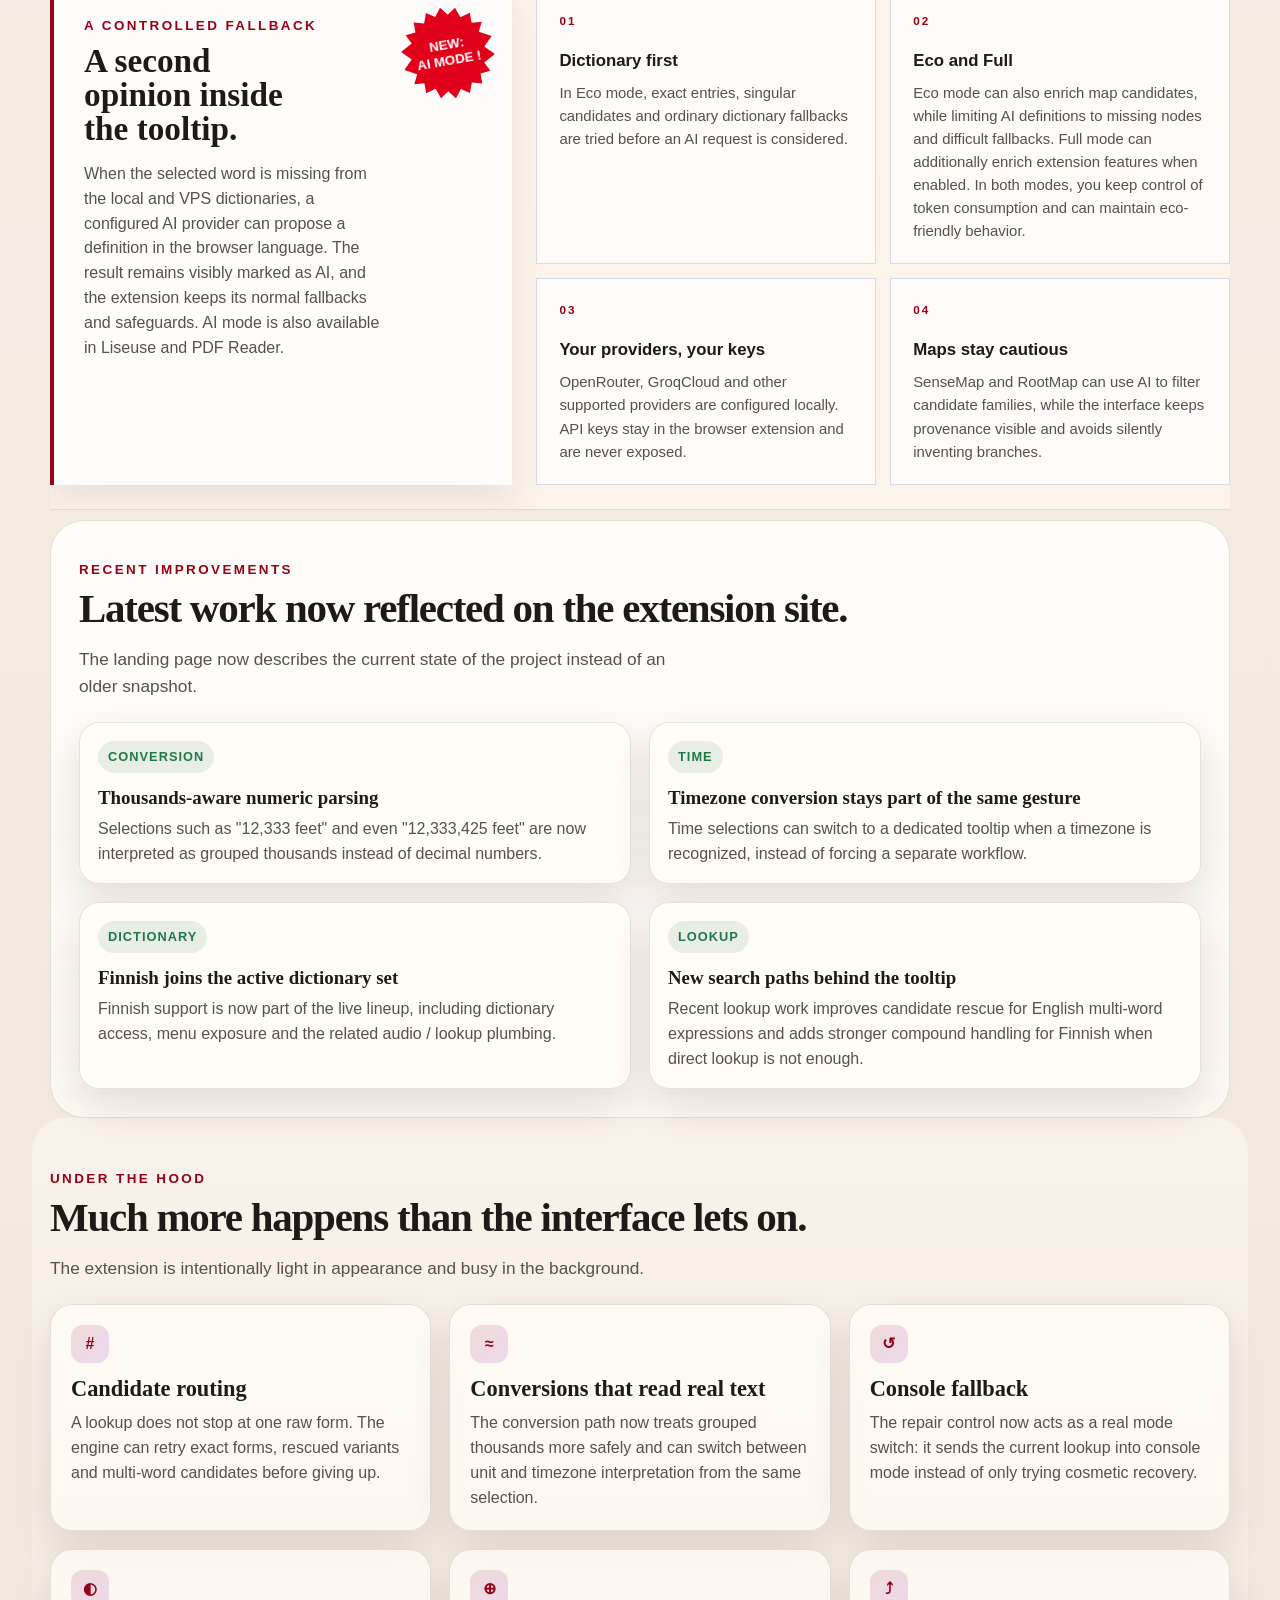
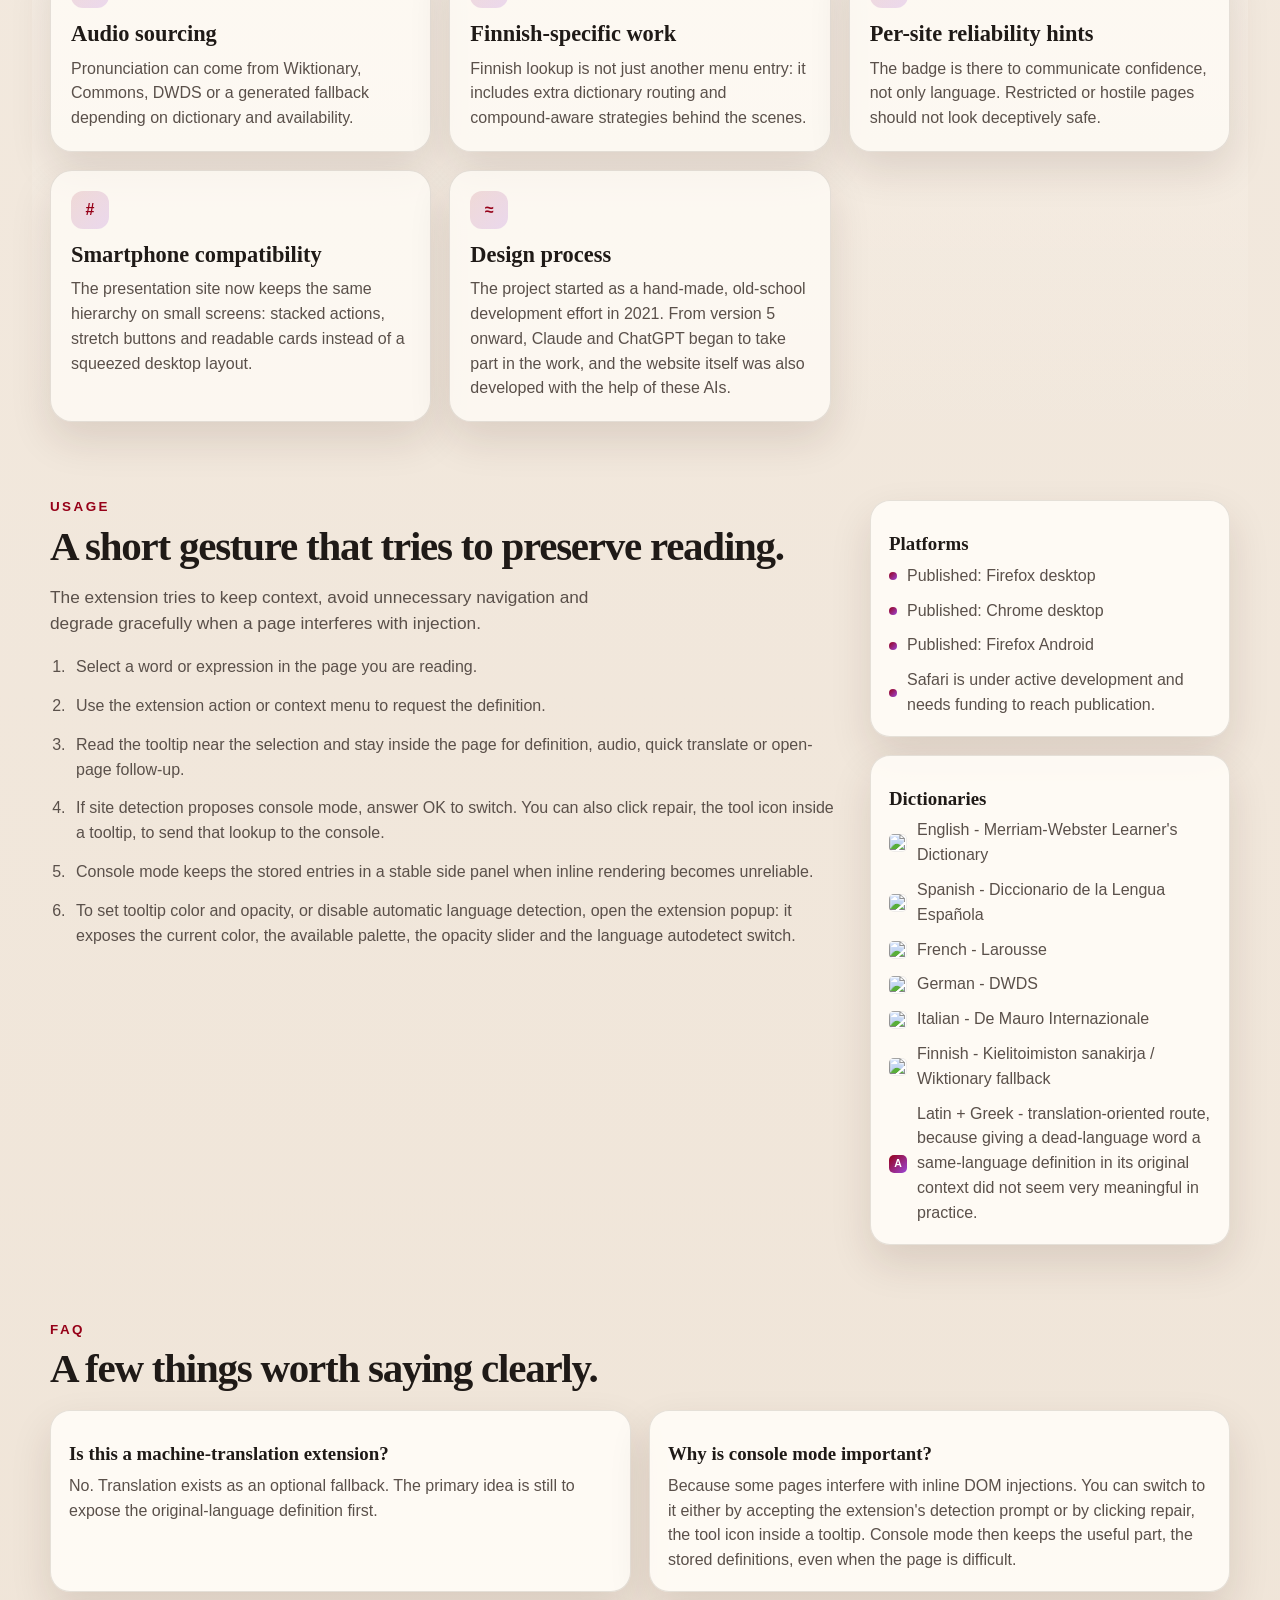
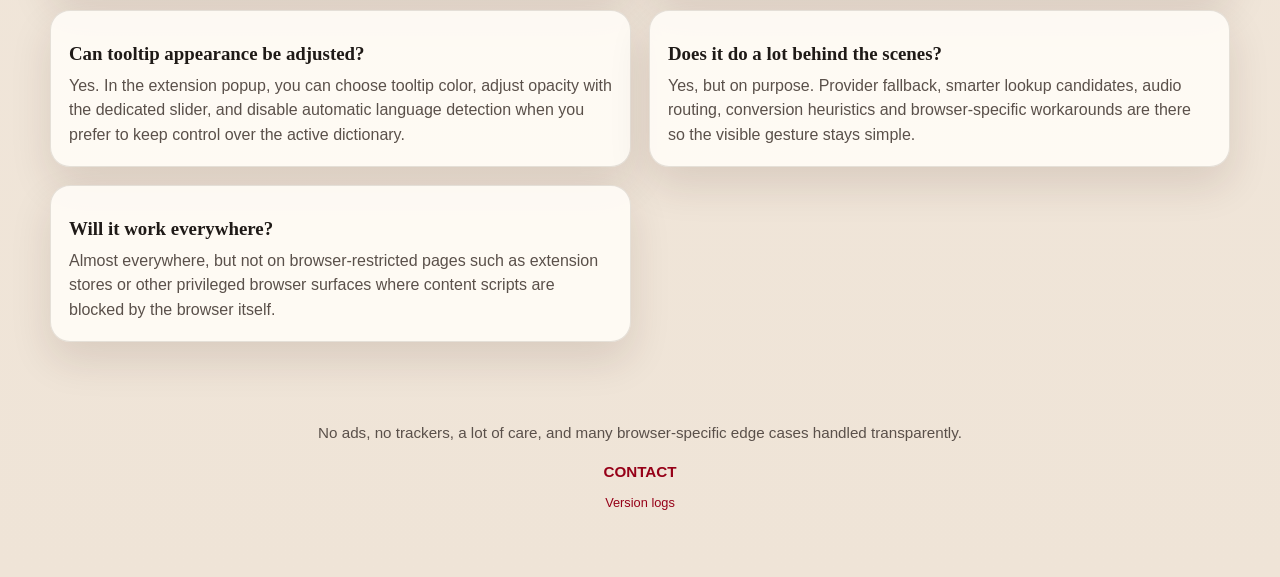
==== commit 9a5489fe: "paypal deletion" ====
--- a/index.html
+++ b/index.html
@@ -123,7 +123,7 @@
               </span>
             </a>
             <div class="support-split">
-              <a class="support-half support-paypal" href="https://paypal.me/notatranslator" target="_blank" rel="noopener noreferrer" aria-label="PayPal"><span class="support-wordmark support-wordmark-paypal" aria-hidden="true">Pay<span>Pal</span></span></a>
+              <a class="support-half support-bmc" href="https://buymeacoffee.com/notatranslator" target="_blank" rel="noopener noreferrer" aria-label="Buy me a coffee"><span class="support-wordmark support-wordmark-bmc" aria-hidden="true">☕ Buy me<br>a coffee</span></a>
               <a class="support-half support-stripe" href="donate.html" aria-label="Stripe"><span class="support-wordmark support-wordmark-stripe" aria-hidden="true">stripe</span></a>
             </div>
           </div>
--- a/site.css
+++ b/site.css
@@ -519,12 +519,9 @@
 .support-split {
   display: grid;
   grid-template-columns: minmax(0, 1fr) minmax(0, 1fr);
+  gap: 6px;
   min-width: 0;
   min-height: 66px;
-  border: 1px solid rgba(99, 91, 255, 0.24);
-  border-radius: 999px;
-  background: #f2f9ff;
-  box-shadow: 0 8px 22px rgba(75, 67, 180, 0.14);
 }
 
 .support-half {
@@ -532,6 +529,8 @@
   align-items: center;
   justify-content: center;
   min-width: 0;
+  border: 1px solid rgba(99, 91, 255, 0.24);
+  box-shadow: 0 8px 22px rgba(75, 67, 180, 0.14);
   padding: 10px 4px;
   font-size: 0.85rem;
   font-weight: 700;
@@ -539,14 +538,13 @@
   transition: background-color 160ms ease, box-shadow 160ms ease;
 }
 
-.support-paypal { color: #003087; border-radius: 999px 0 0 999px; }
-.support-stripe { color: #fff; background: #635bff; border-radius: 0 999px 999px 0; }
-.support-paypal:hover { background: #e0f1ff; }
+.support-bmc { color: #000; background: #ffdd00; border-color: rgba(212, 184, 0, 0.7); border-radius: 999px 8px 8px 999px; }
+.support-stripe { color: #fff; background: #635bff; border-radius: 8px 999px 999px 8px; }
+.support-bmc:hover { background: #ffe94d; }
 .support-stripe:hover { background: #5147e5; }
 .support-half:focus-visible { outline: 3px solid var(--ink); outline-offset: 3px; position: relative; z-index: 1; }
 .support-wordmark { display: block; white-space: nowrap; line-height: 1; font-family: Arial, Helvetica, sans-serif; }
-.support-wordmark-paypal { font-size: 18px; font-weight: 800; font-style: italic; letter-spacing: -0.9px; }
-.support-wordmark-paypal span { color: #0070ba; }
+.support-wordmark-bmc { font-size: 15px; font-weight: 800; line-height: 1.15; text-align: center; white-space: normal; }
 .support-wordmark-stripe { font-size: 24px; font-weight: 800; letter-spacing: -1.2px; }
 
 .store-pill-icon {
